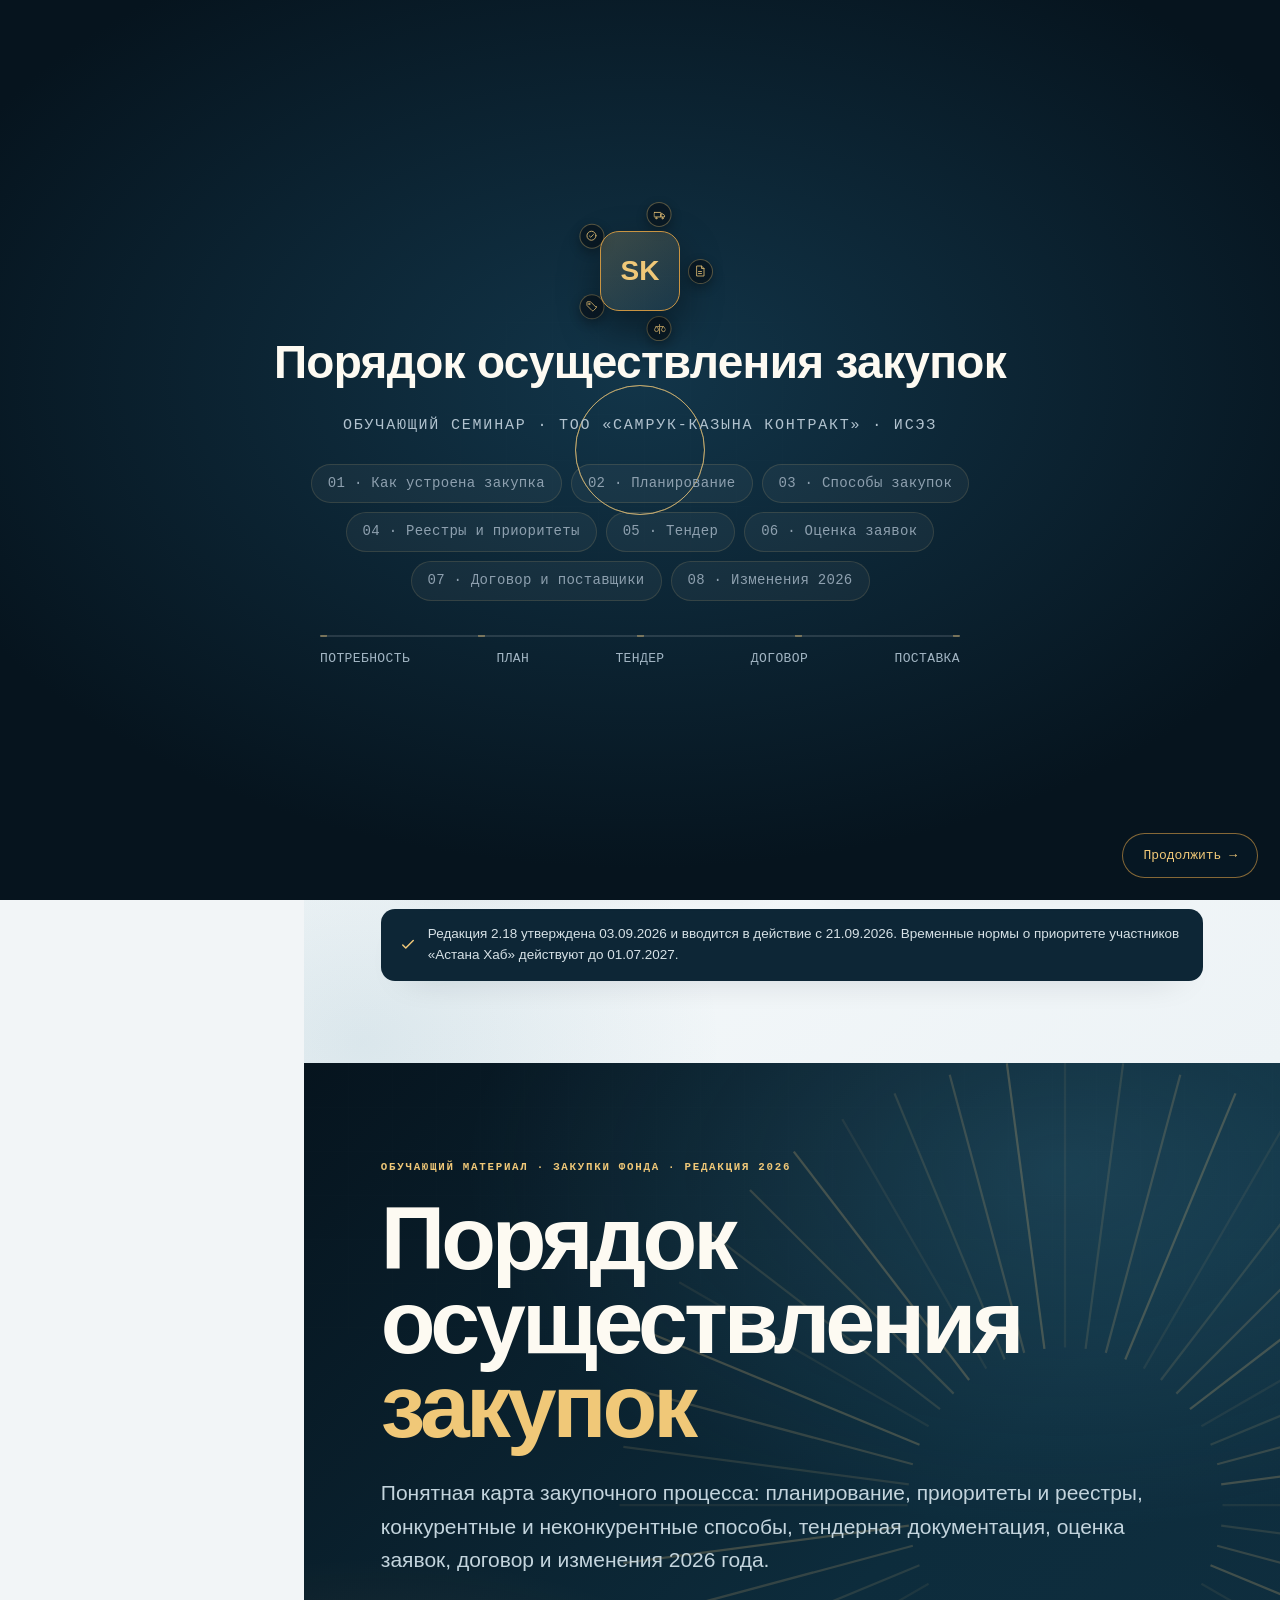
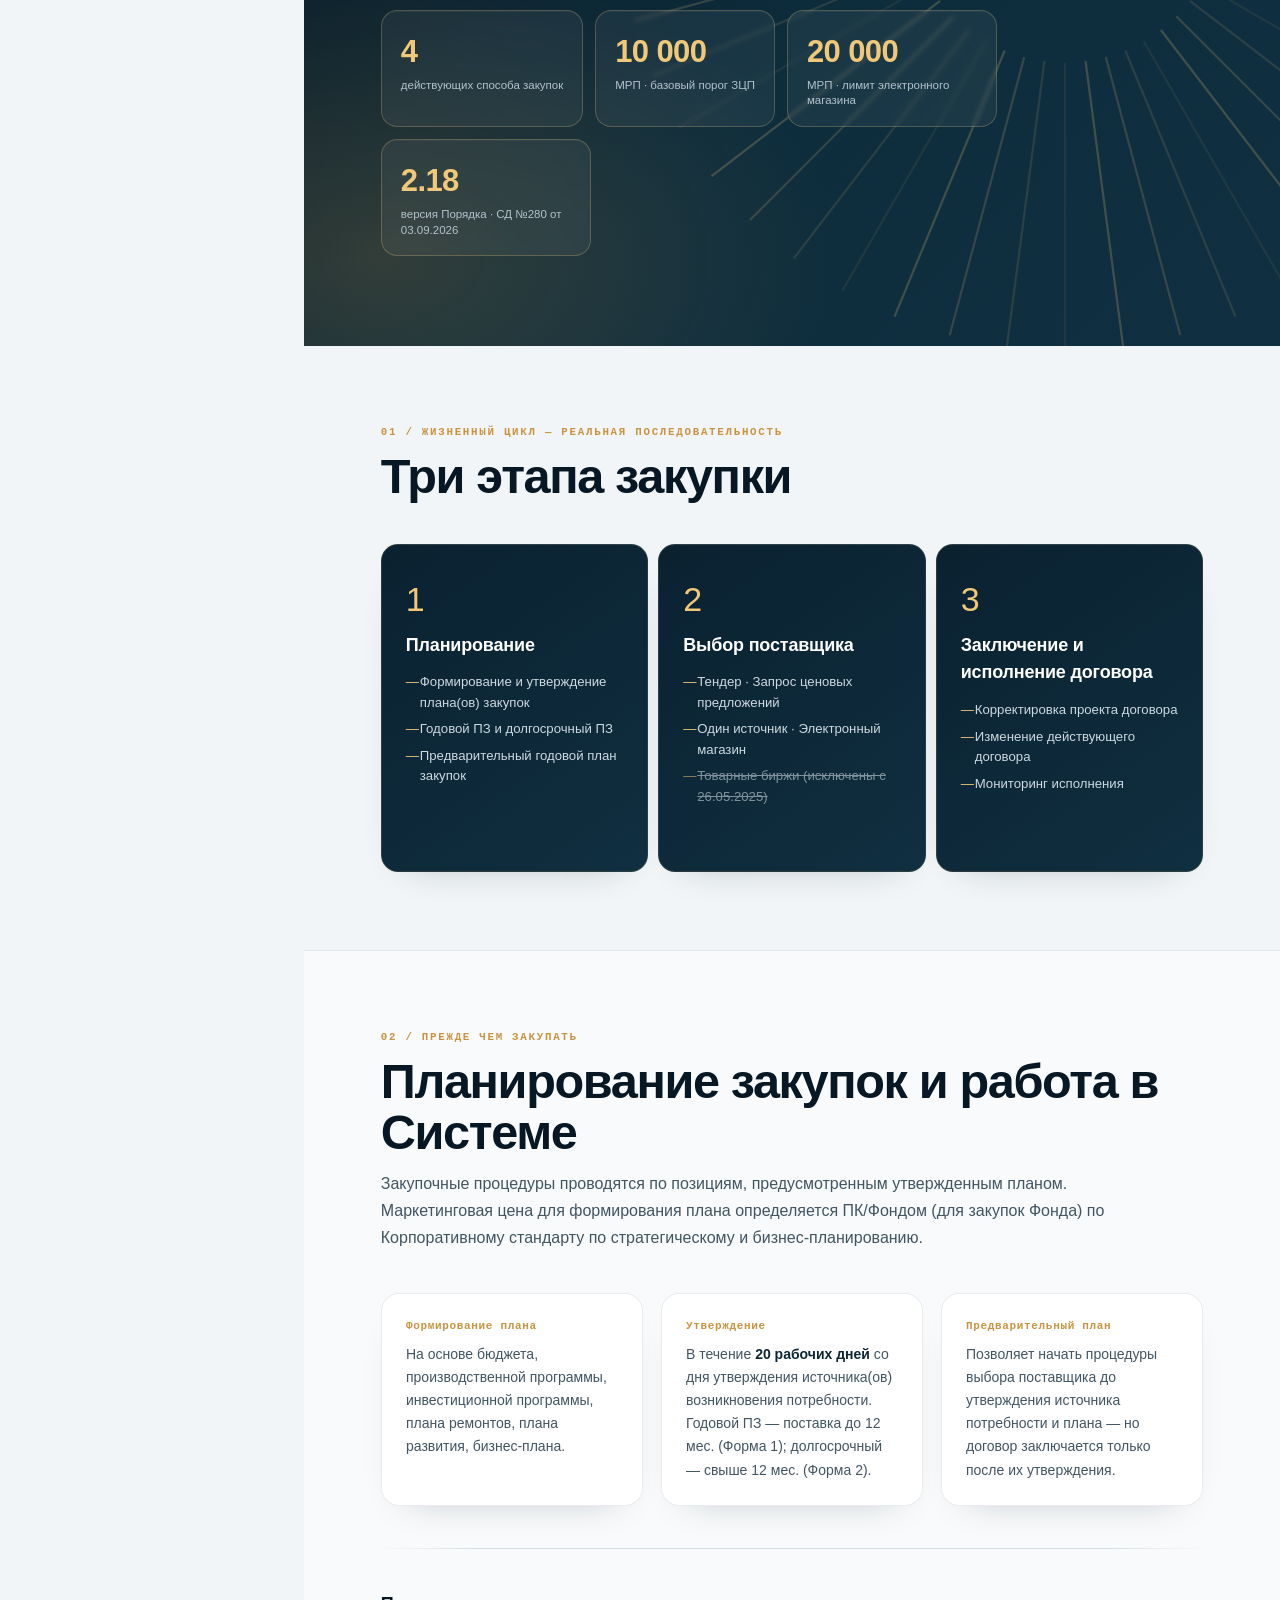
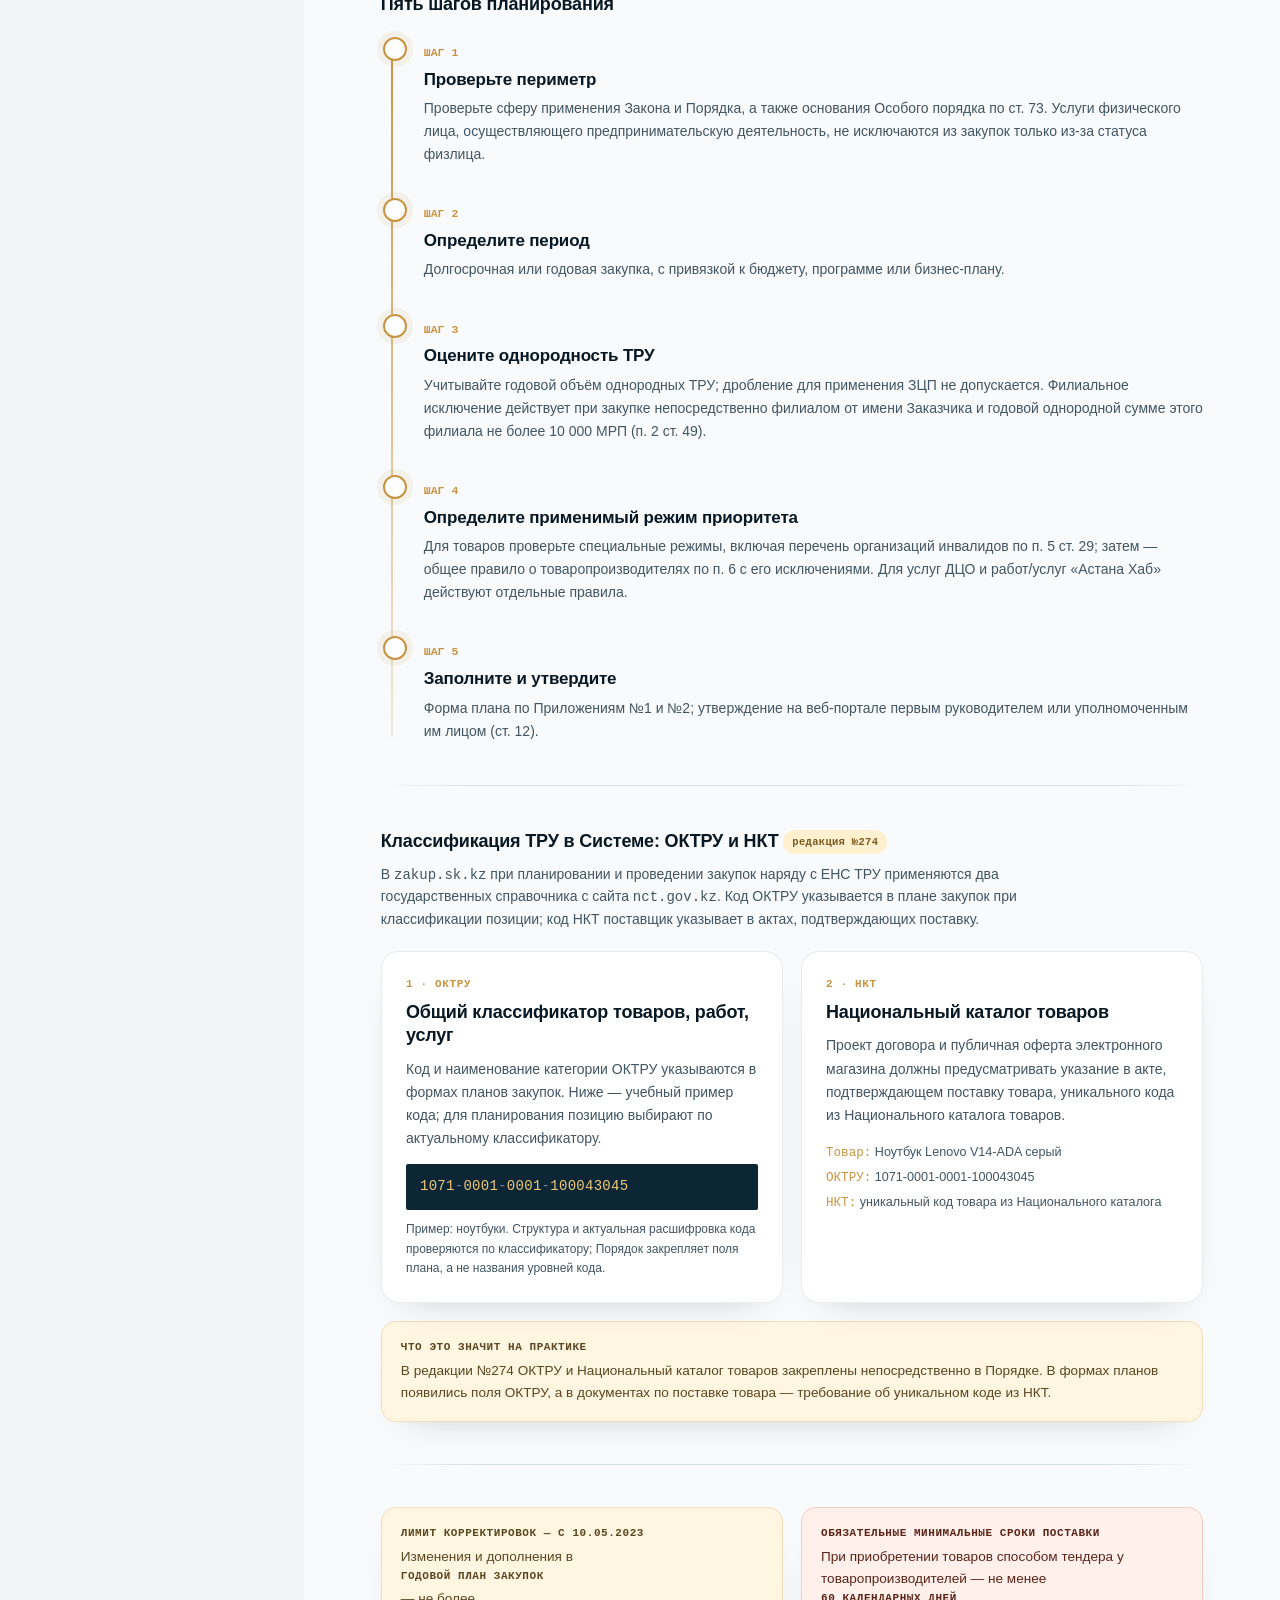
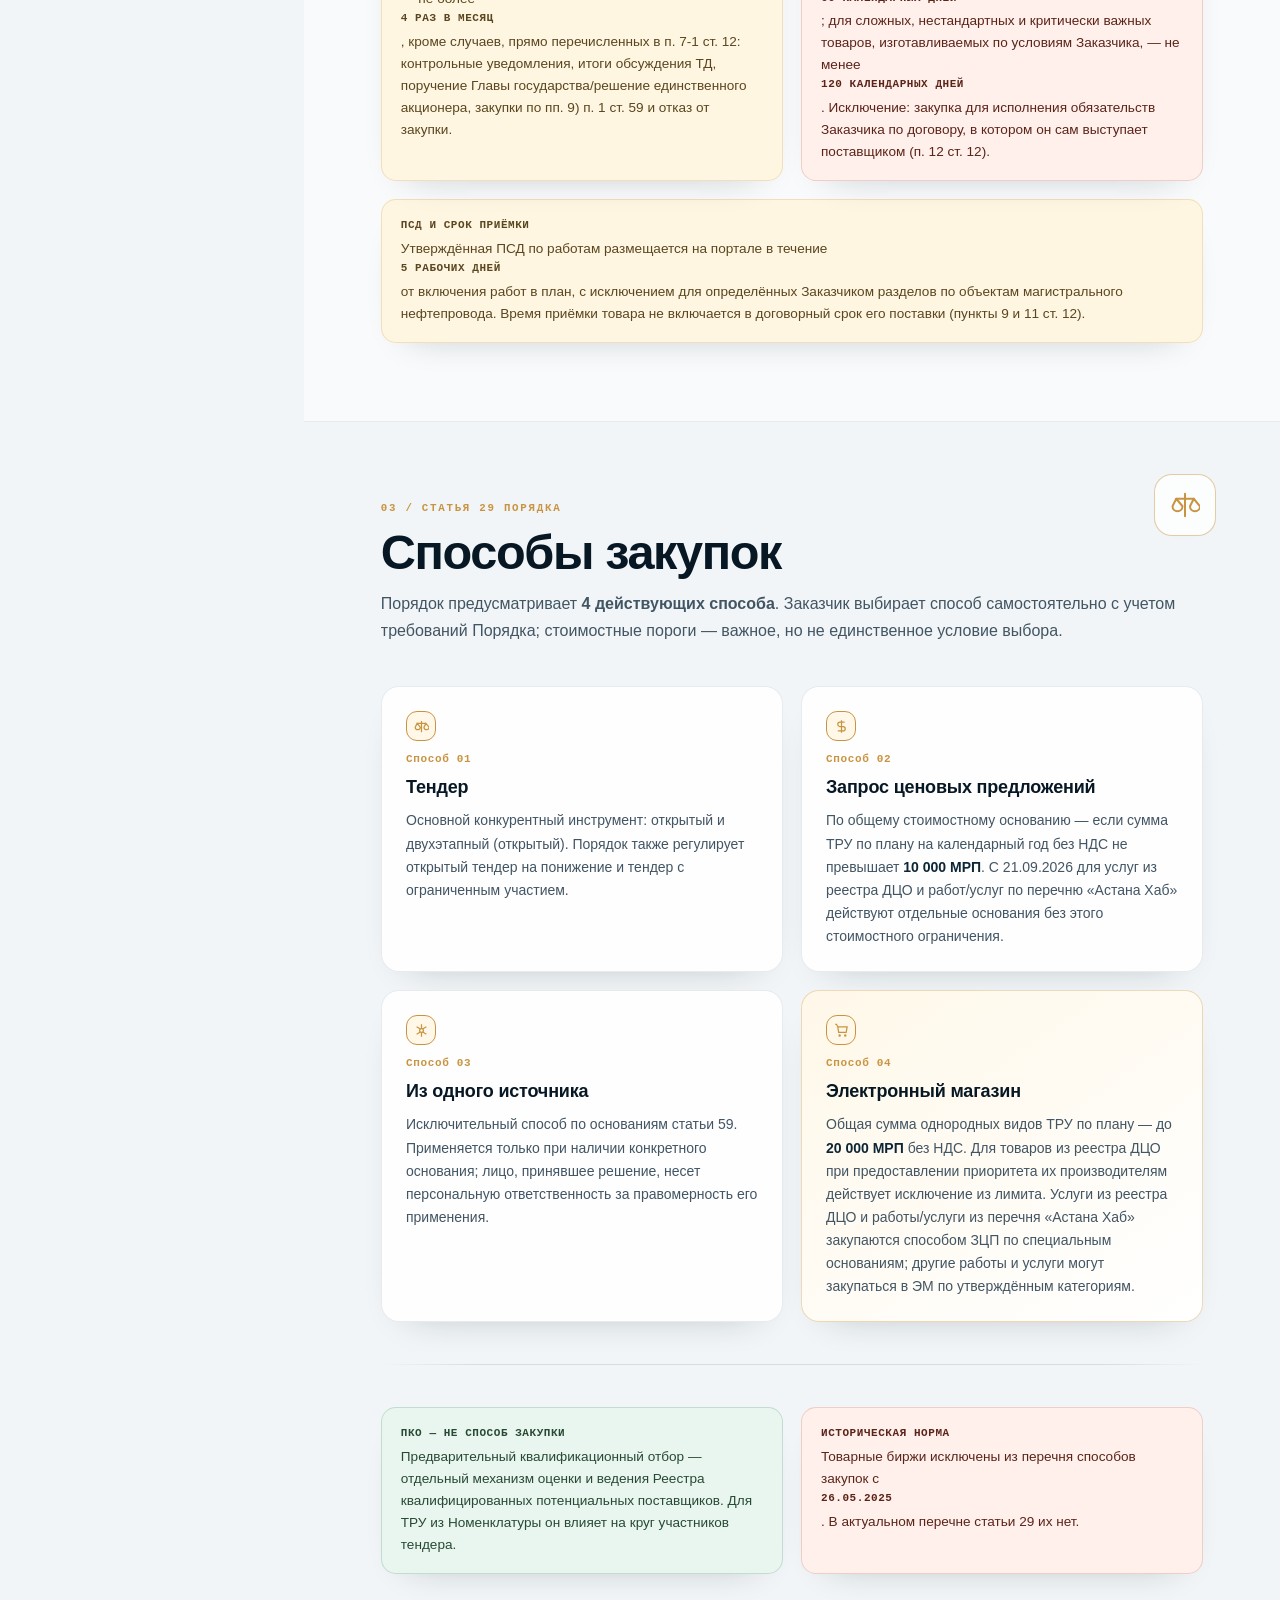
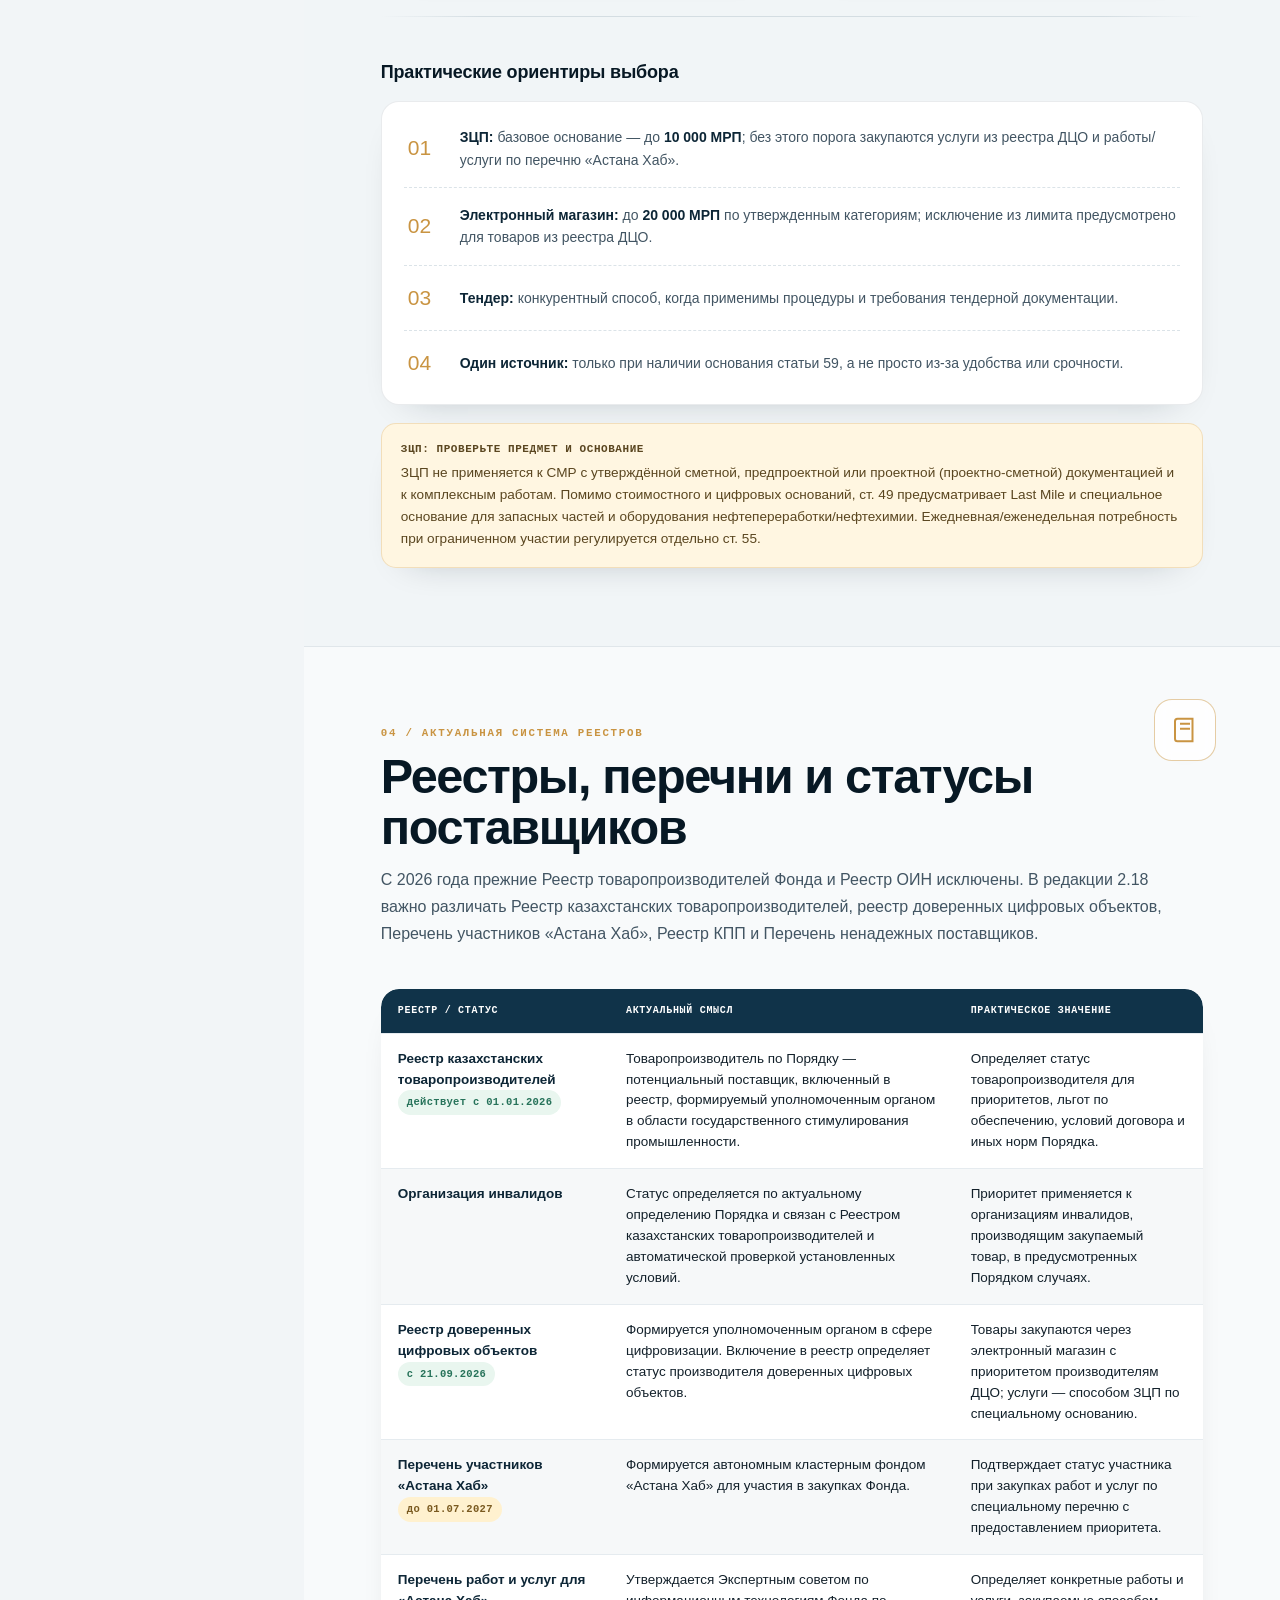
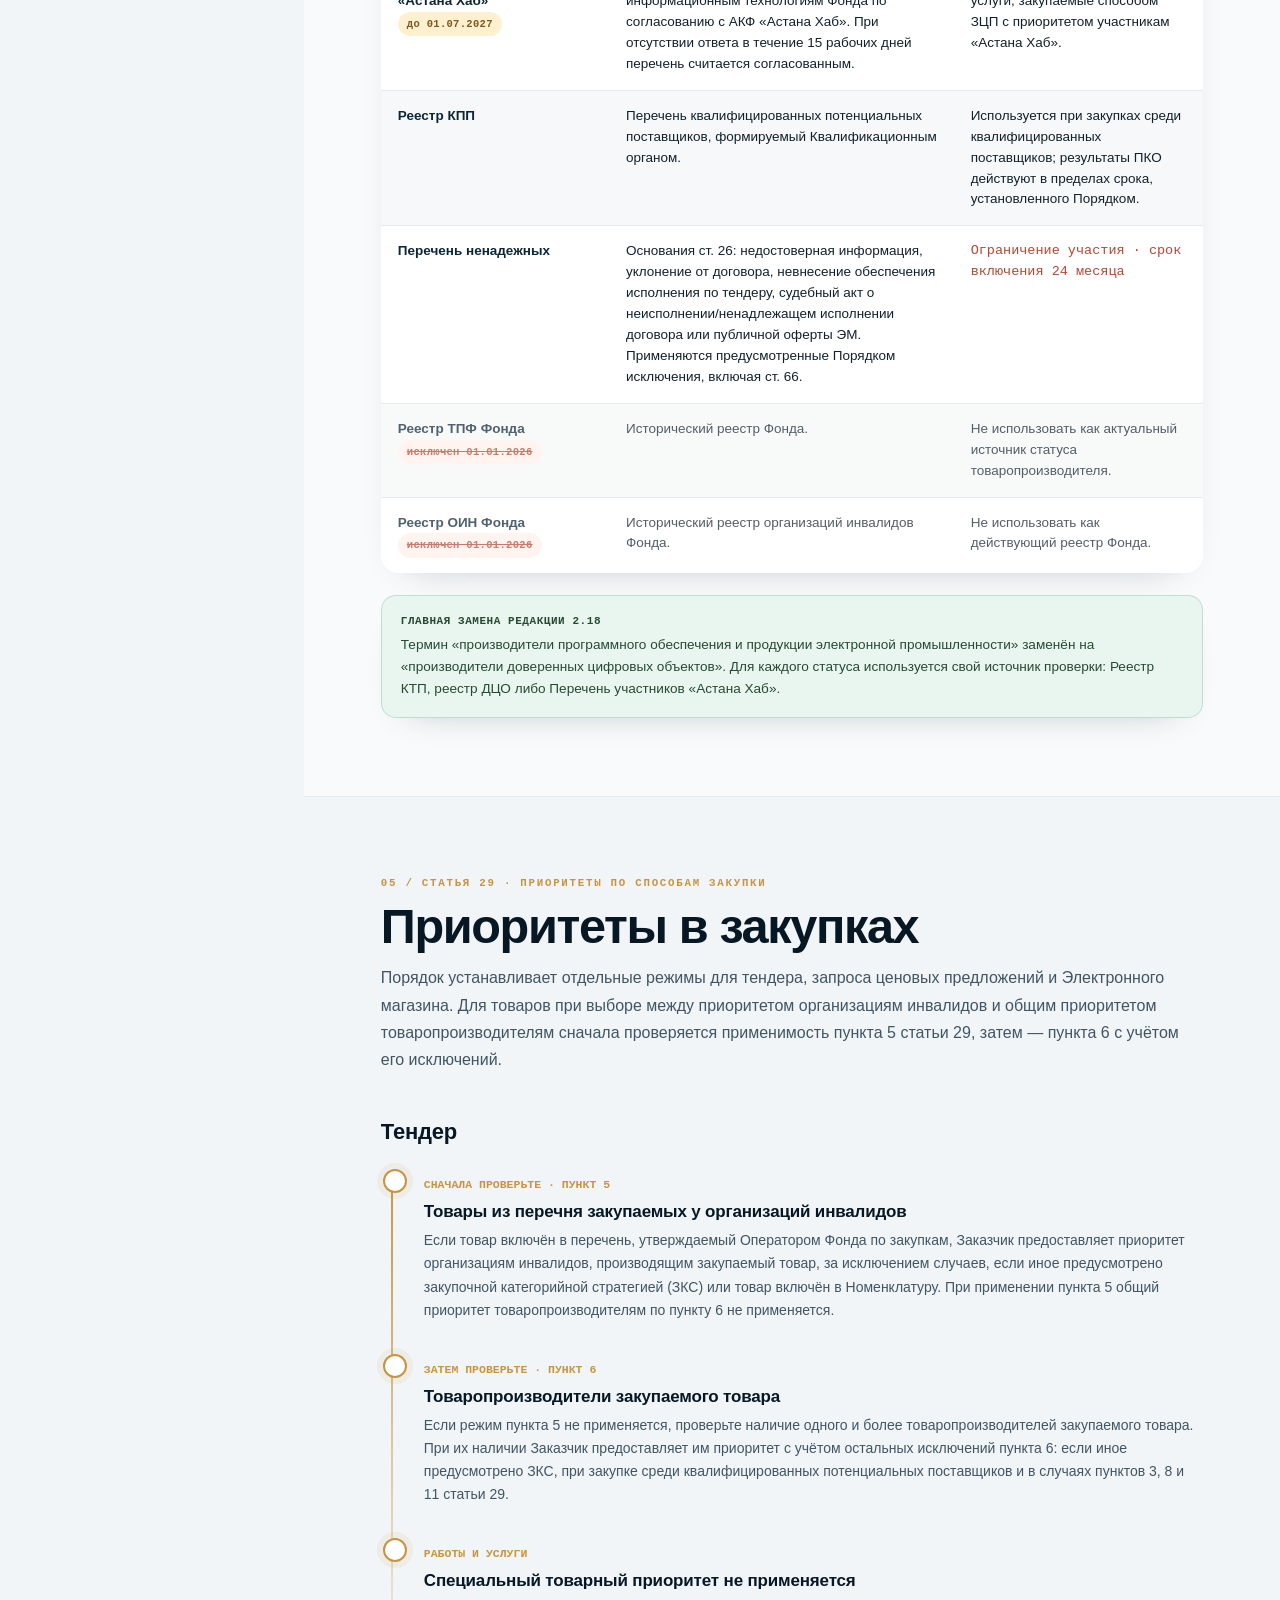
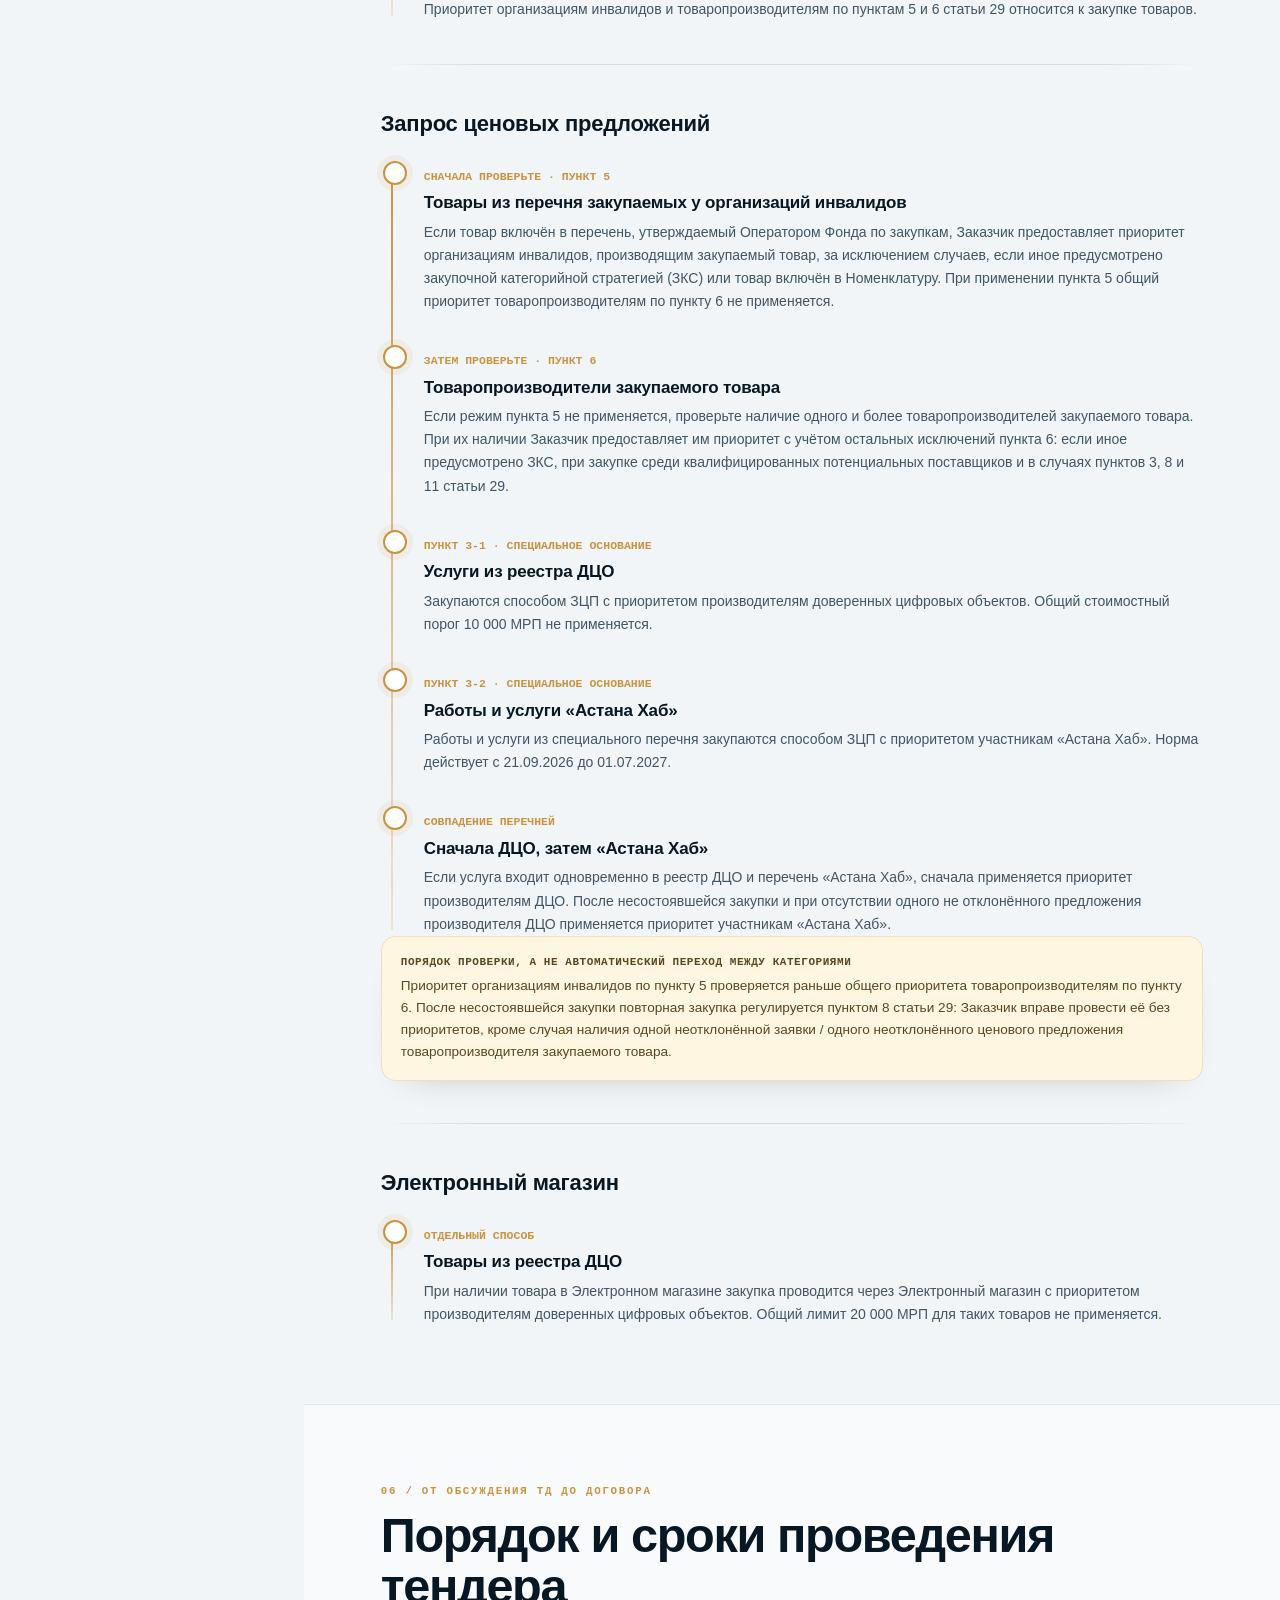
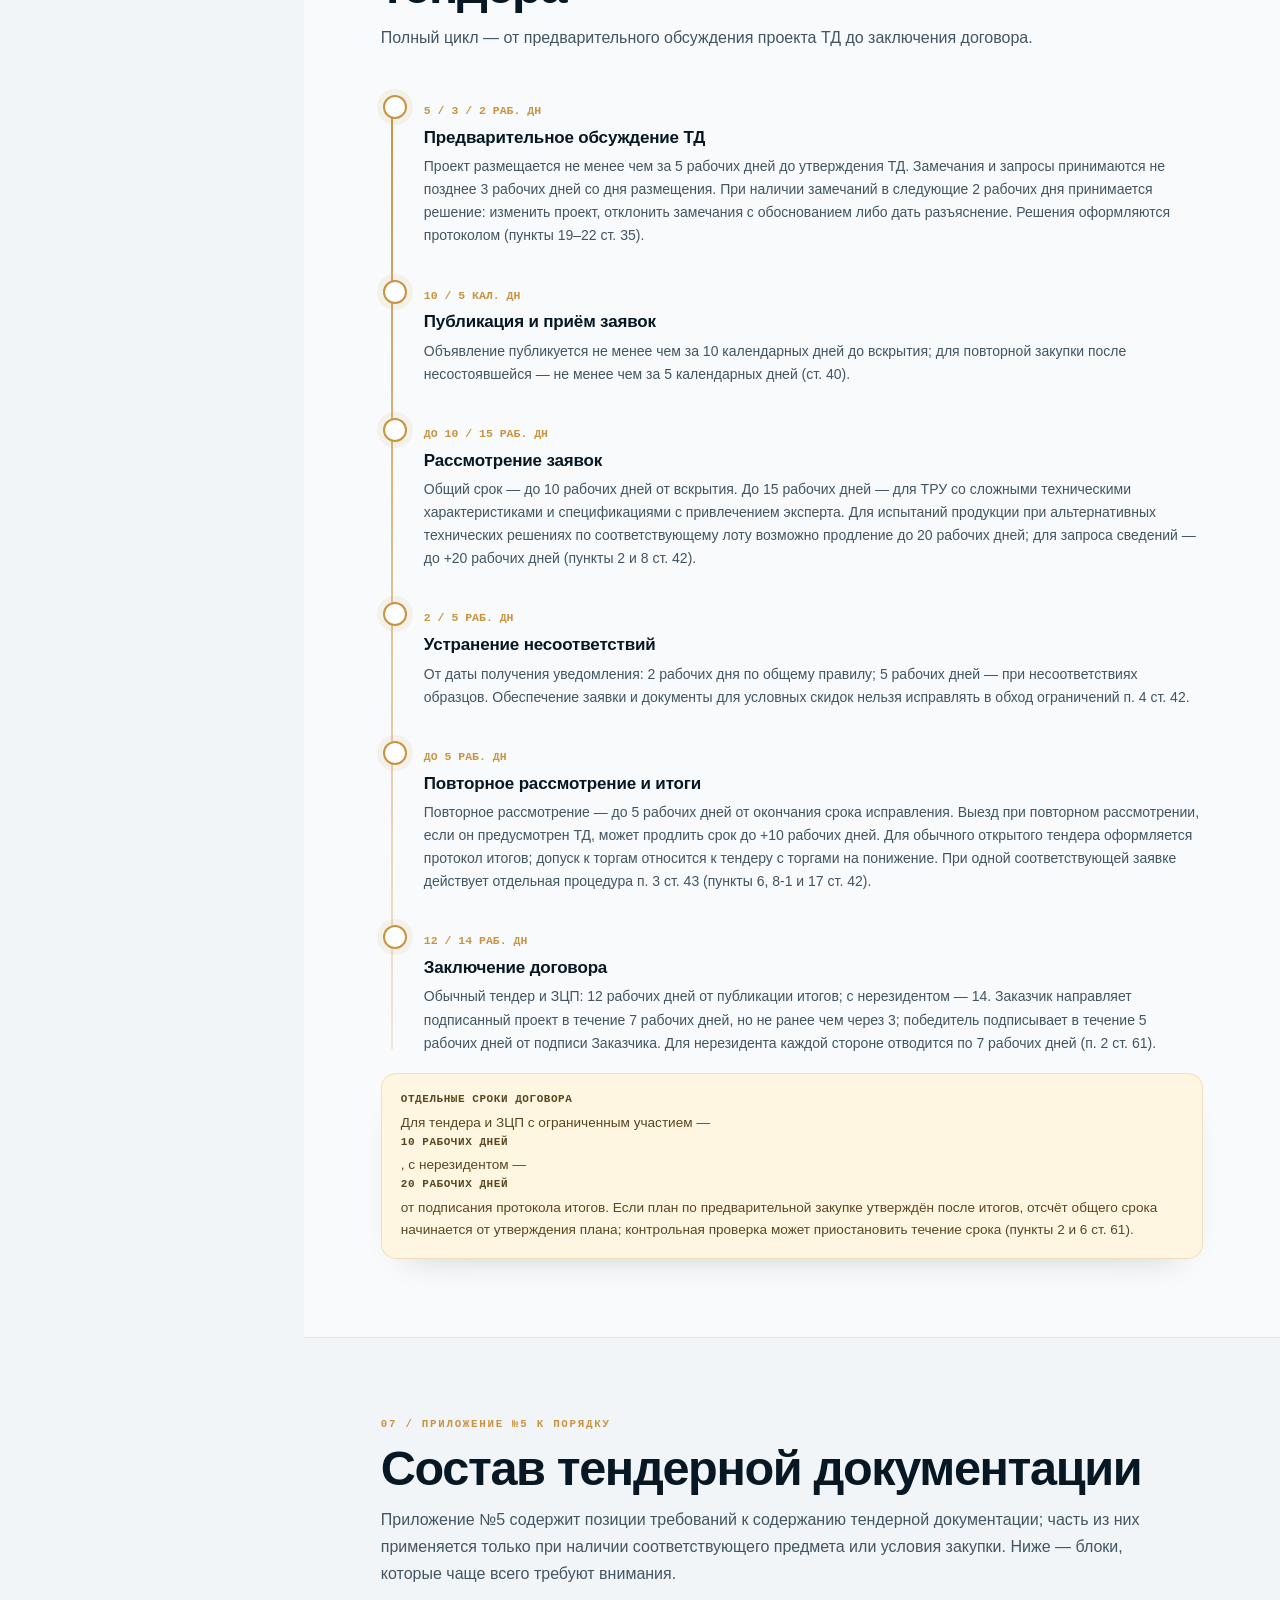
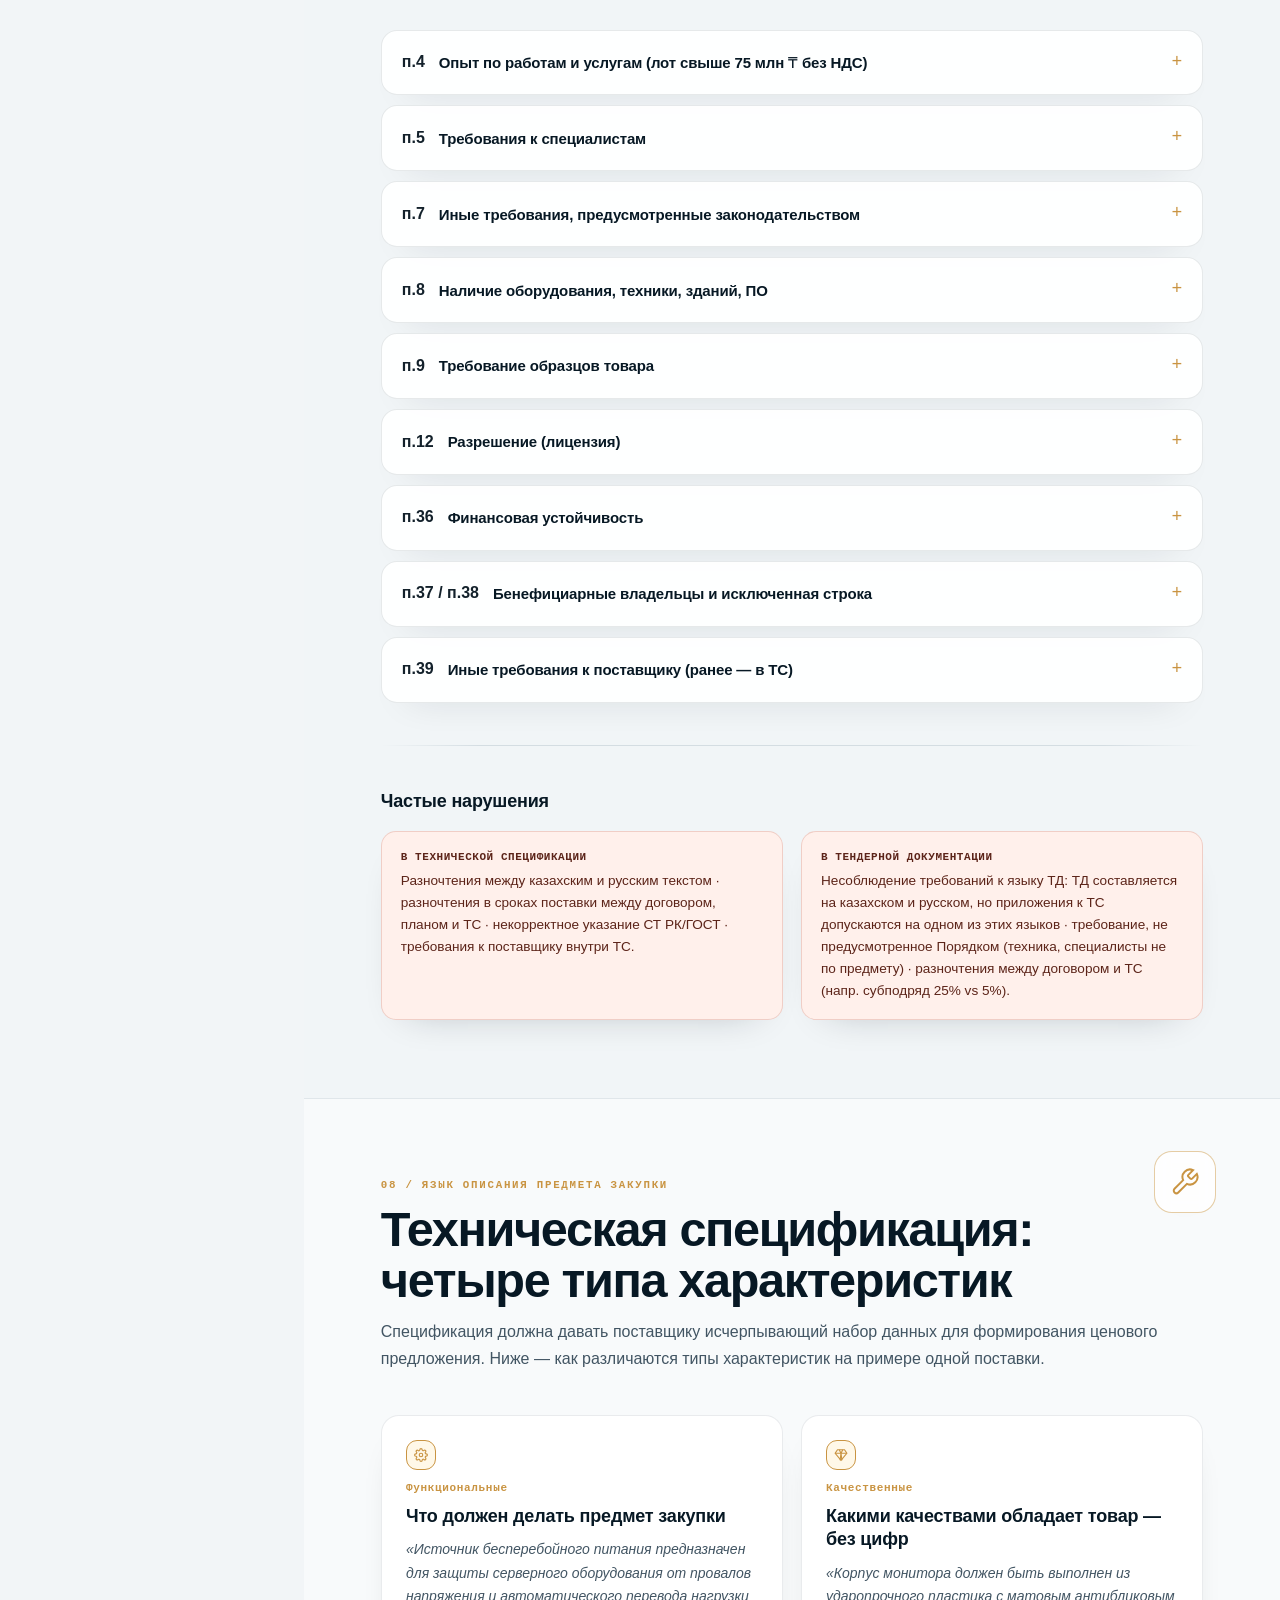
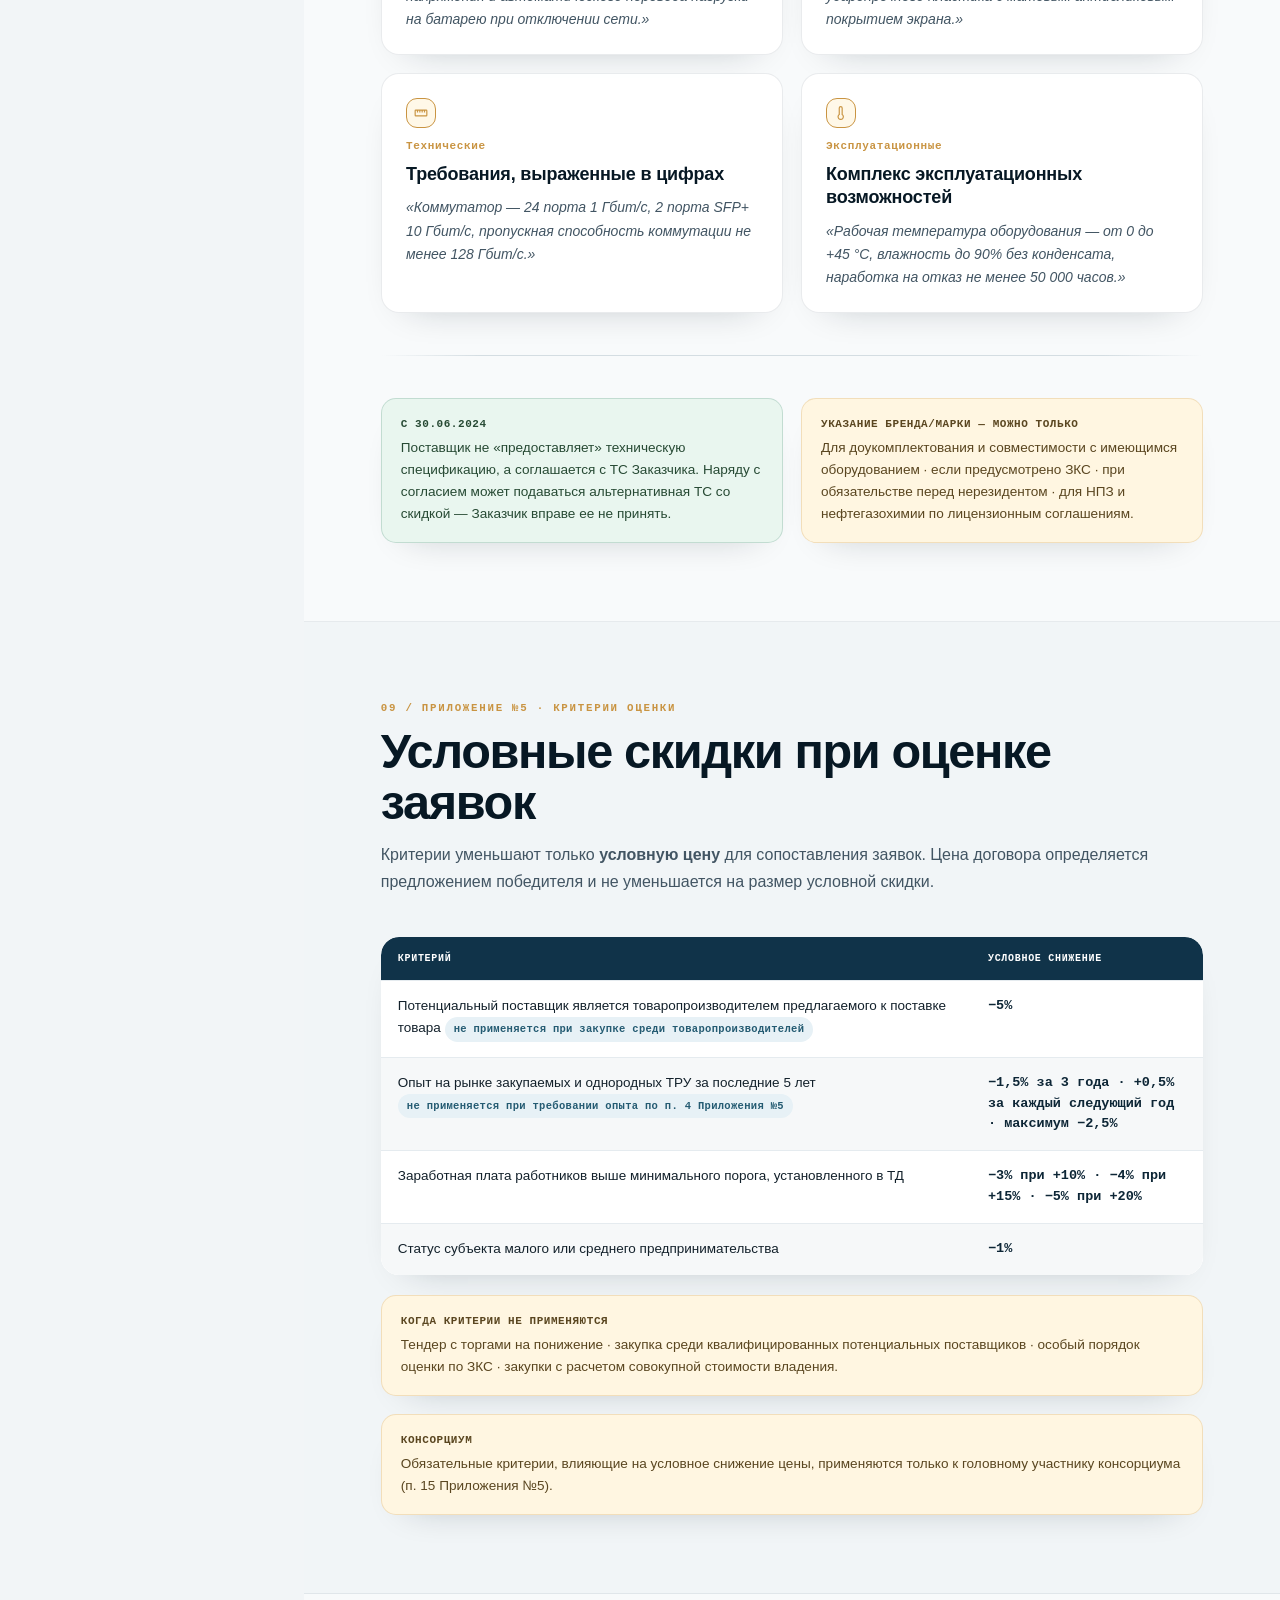
==== seminar-2026-2-18.html @ aa7c5988 "Publish reviewed seminar 2.18 with a dedicated QR link" ====
<!DOCTYPE html>
<html lang="ru">
<head>
<meta charset="UTF-8">
<meta name="viewport" content="width=device-width, initial-scale=1.0">
<title>Порядок осуществления закупок — обучающий семинар 2026</title>
<style>
  :root{
    --navy-950:#16303f;
    --navy-900:#1d3d4f;
    --navy-800:#26536a;
    --navy-700:#356480;
    --navy-600:#4a7f9c;
    --brass:#bf8a3c;
    --brass-light:#e2bd78;
    --brass-pale:#f3e6c8;
    --paper:#f6f4ef;
    --paper-white:#ffffff;
    --paper-line:#e3ddd0;
    --ink:#20272c;
    --ink-soft:#414b54;
    --muted:#6f6a5e;
    --danger:#a8482f;
    --danger-bg:#f8e8e0;
    --good:#3f7255;
    --good-bg:#e5efe6;
    --info-bg:#e6eef2;
    --shadow: 0 16px 40px -22px rgba(22,48,63,0.28);
    --radius: 3px;
  }
  *{box-sizing:border-box; margin:0; padding:0;}
  html{scroll-behavior:smooth;}
  body{
    font-family:-apple-system,BlinkMacSystemFont,'Segoe UI',Roboto,Arial,sans-serif;
    background:var(--paper);
    color:var(--ink);
    line-height:1.55;
    -webkit-font-smoothing:antialiased;
    overflow-x:hidden;
  }
  ::selection{background:var(--brass-light); color:var(--navy-950);}
  a{color:inherit;}

  /* subtle paper grain */
  body::before{
    content:"";
    position:fixed; inset:0;
    pointer-events:none;
    z-index:2000;
    opacity:.035;
    background-image:url("data:image/svg+xml,%3Csvg xmlns='http://www.w3.org/2000/svg' width='140' height='140'%3E%3Cfilter id='n'%3E%3CfeTurbulence type='fractalNoise' baseFrequency='0.9' numOctaves='2' stitchTiles='stitch'/%3E%3C/filter%3E%3Crect width='100%25' height='100%25' filter='url(%23n)'/%3E%3C/svg%3E");
  }

  h1,h2,h3,h4{ font-family:'Avenir Next','Segoe UI',Arial,sans-serif; font-weight:560; letter-spacing:-0.01em; color:var(--navy-950); }

  .mono{ font-family:SFMono-Regular,Consolas,'Liberation Mono',Menlo,monospace; }
  .eyebrow{
    font-family:SFMono-Regular,Consolas,'Liberation Mono',Menlo,monospace;
    text-transform:uppercase;
    letter-spacing:.14em;
    font-size:11.5px;
    color:var(--brass);
    font-weight:600;
  }

  /* ============ PROGRESS BAR ============ */
  #progress{
    position:fixed; top:0; left:0; height:3px; width:0%;
    background:linear-gradient(90deg, var(--brass), var(--brass-light));
    z-index:3000; transition:width .1s linear;
  }

  /* ============ LAYOUT ============ */
  .app{ display:grid; grid-template-columns:290px 1fr; min-height:100vh; }
  @media (max-width: 980px){ .app{ grid-template-columns:1fr; } }

  /* ============ SIDEBAR — DOSSIER TABS ============ */
  .sidebar{
    background:var(--navy-950);
    border-right:1px solid rgba(191,138,60,.25);
    position:sticky; top:0; height:100vh; overflow-y:auto;
    padding:26px 0 30px;
    scrollbar-width:thin; scrollbar-color:var(--navy-700) transparent;
  }
  .sidebar::-webkit-scrollbar{width:6px;}
  .sidebar::-webkit-scrollbar-thumb{background:var(--navy-700);}
  @media (max-width:980px){
    .sidebar{
      position:fixed; top:0; left:0; width:290px; z-index:1500;
      transform:translateX(-100%); transition:transform .3s ease;
      box-shadow:30px 0 60px rgba(0,0,0,.4);
    }
    .sidebar.open{ transform:translateX(0); }
  }

  .brand{ padding:0 22px 22px; border-bottom:1px solid rgba(191,138,60,.22); margin-bottom:10px;}
  .brand .mark{
    width:38px; height:38px; border:1.4px solid var(--brass);
    border-radius:50%; display:flex; align-items:center; justify-content:center;
    font-family:'Avenir Next','Segoe UI',Arial,sans-serif; font-weight:650; color:var(--brass-light); font-size:15px;
    margin-bottom:12px; position:relative;
  }
  .brand .mark::before{
    content:""; position:absolute; inset:-6px; border:1px solid rgba(191,138,60,.35); border-radius:50%;
  }
  .brand .name{ color:var(--paper-white); font-family:'Avenir Next','Segoe UI',Arial,sans-serif; font-size:15.5px; font-weight:600; line-height:1.3;}
  .brand .sub{ color:var(--navy-600); font-size:11px; margin-top:4px; font-family:SFMono-Regular,Consolas,'Liberation Mono',Menlo,monospace; letter-spacing:.05em;}

  .navgroup{ margin-bottom:4px; }
  .navgroup-label{
    padding:14px 22px 6px; font-family:SFMono-Regular,Consolas,'Liberation Mono',Menlo,monospace; font-size:10px;
    letter-spacing:.14em; text-transform:uppercase; color:var(--navy-600);
  }
  .navlink{
    display:flex; align-items:center; gap:10px;
    padding:9px 22px 9px 19px; font-size:13.2px; color:#c8d3dd;
    border-left:3px solid transparent; cursor:pointer; text-decoration:none;
    transition:all .18s ease; line-height:1.3;
  }
  .navlink svg{ flex:none; opacity:.65; }
  .navlink:hover{ background:rgba(191,138,60,.08); color:var(--paper-white); }
  .navlink.active{
    border-left-color:var(--brass); background:rgba(191,138,60,.14);
    color:var(--brass-light); font-weight:600;
  }
  .navlink.active svg{ opacity:1; }

  .sidebar-foot{
    margin-top:18px; padding:16px 22px 0; border-top:1px solid rgba(191,138,60,.2);
    font-size:11px; color:var(--navy-600); font-family:SFMono-Regular,Consolas,'Liberation Mono',Menlo,monospace; line-height:1.7;
  }

  .menu-toggle{
    display:none; position:fixed; top:16px; left:16px; z-index:1600;
    width:44px; height:44px; background:var(--navy-950); border:1px solid var(--brass);
    border-radius:50%; align-items:center; justify-content:center; cursor:pointer;
    box-shadow:var(--shadow);
  }
  .menu-toggle svg{ stroke:var(--brass-light); }
  @media (max-width:980px){ .menu-toggle{ display:flex; } }
  .scrim{ display:none; position:fixed; inset:0; background:rgba(6,12,20,.55); z-index:1400; }
  .scrim.show{ display:block; }

  /* ============ MAIN ============ */
  main{ min-width:0; }

  /* ---------- HERO ---------- */
  .hero{
    position:relative; background:radial-gradient(130% 110% at 18% 0%, #2a5266 0%, var(--navy-950) 60%);
    color:var(--paper-white); padding:96px 60px 84px; overflow:hidden;
    border-bottom:6px solid var(--brass);
  }
  @media (max-width:700px){ .hero{ padding:96px 24px 60px; } }
  .hero .rays{
    position:absolute; top:50%; left:78%; width:900px; height:900px; transform:translate(-50%,-50%);
    pointer-events:none; opacity:.55;
  }
  @media (max-width:980px){ .hero .rays{ left:60%; opacity:.32; } }
  .hero-inner{ position:relative; z-index:2; max-width:820px; }
  .hero .eyebrow{ color:var(--brass-light); }
  .hero h1{
    font-size:clamp(34px,5vw,58px); color:#fdfaf2; margin:16px 0 20px; line-height:1.06; font-weight:600;
  }
  .hero h1 em{ font-style:normal; color:var(--brass-light); }
  .hero p.lead{ font-size:16.5px; color:#cfdae1; max-width:600px; margin-bottom:34px; }
  .hero .stats{ display:flex; flex-wrap:wrap; gap:14px; }
  .stat-seal{
    border:1px solid rgba(226,189,120,.45); background:rgba(255,255,255,.05);
    padding:14px 18px; min-width:140px; backdrop-filter:blur(2px);
  }
  .stat-seal .num{ font-family:'Avenir Next','Segoe UI',Arial,sans-serif; font-size:26px; color:var(--brass-light); font-weight:600; }
  .stat-seal .lbl{ font-size:11.5px; color:#b3c2cc; margin-top:2px; }

  /* ---------- SECTION SHELL ---------- */
  section.block{ padding:64px 60px; border-bottom:1px solid var(--paper-line); position:relative; }
  @media (max-width:700px){ section.block{ padding:48px 22px; } }
  section.block.dark{
    background:var(--navy-900); color:#dbe3ea; border-bottom:none;
  }
  section.block.dark h2, section.block.dark h3{ color:var(--paper-white); }
  .block-head{ max-width:760px; margin-bottom:38px; }
  .block-head .eyebrow{ display:block; margin-bottom:10px; }
  .block-head h2{ font-size:clamp(24px,3vw,34px); }
  .block-head p{ color:var(--ink-soft); margin-top:12px; font-size:15px; max-width:620px; }
  section.block.dark .block-head p{ color:#a9b8c5; }

  .reveal{ opacity:0; transform:translateY(18px); transition:opacity .6s ease, transform .6s ease; }
  .reveal.in{ opacity:1; transform:translateY(0); }

  /* ---------- GRID / CARDS ---------- */
  .grid{ display:grid; gap:18px; }
  .grid-2{ grid-template-columns:repeat(2,1fr); }
  .grid-3{ grid-template-columns:repeat(3,1fr); }
  .grid-4{ grid-template-columns:repeat(4,1fr); }
  @media (max-width:900px){ .grid-2,.grid-3,.grid-4{ grid-template-columns:1fr 1fr; } }
  @media (max-width:640px){ .grid-2,.grid-3,.grid-4{ grid-template-columns:1fr; } }

  .card{
    background:var(--paper-white); border:1px solid var(--paper-line);
    padding:22px 22px 20px; position:relative;
  }
  .card::before{
    content:""; position:absolute; top:0; left:0; width:26px; height:26px;
    background:linear-gradient(135deg, transparent 50%, var(--paper) 50%);
  }
  .card h4{ font-size:16px; margin-bottom:8px; }
  .card p{ font-size:13.6px; color:var(--ink-soft); }
  .card .tagnum{ font-family:SFMono-Regular,Consolas,'Liberation Mono',Menlo,monospace; font-size:11px; color:var(--brass); letter-spacing:.06em; display:block; margin-bottom:8px; }

  .icon-badge{
    width:36px; height:36px; border:1px solid var(--brass); border-radius:50%;
    display:flex; align-items:center; justify-content:center; margin-bottom:12px; color:var(--brass);
  }

  /* ---------- SECTION ILLUSTRATIONS (decorative, interactive on hover) ---------- */
  .sec-illus{
    position:absolute; top:30px; right:58px; width:68px; height:68px;
    border:1.4px solid var(--brass); border-radius:50%;
    display:flex; align-items:center; justify-content:center;
    background:radial-gradient(circle at 32% 28%, #ffffff, var(--paper) 72%);
    color:var(--brass); box-shadow:var(--shadow); cursor:help;
    transition:transform .3s ease, box-shadow .3s ease;
  }
  .sec-illus::after{
    content:""; position:absolute; inset:-7px; border:1px solid rgba(191,138,60,.3); border-radius:50%;
  }
  .sec-illus:hover{ transform:scale(1.1) rotate(-6deg); box-shadow:0 20px 44px -18px rgba(22,48,63,.4); }
  section.block.dark .sec-illus{ background:radial-gradient(circle at 32% 28%, #274357, var(--navy-950) 72%); color:var(--brass-light); }
  section.block.dark .sec-illus::after{ border-color:rgba(226,189,120,.28); }
  @media (max-width:900px){ .sec-illus{ display:none; } }

  /* small inline icon used inside cards, sits above tagnum */
  .card-ico{
    width:30px; height:30px; border-radius:50%; border:1px solid var(--brass);
    display:flex; align-items:center; justify-content:center; color:var(--brass);
    margin-bottom:10px; background:var(--paper);
  }

  /* ---------- TAGS / PILLS / STAMPS ---------- */
  .tag{
    display:inline-flex; align-items:center; gap:5px;
    font-family:SFMono-Regular,Consolas,'Liberation Mono',Menlo,monospace; font-size:10.5px; letter-spacing:.03em;
    padding:3px 9px; border-radius:20px; font-weight:600; white-space:nowrap;
  }
  .tag.new{ background:var(--good-bg); color:var(--good); }
  .tag.out{ background:var(--danger-bg); color:var(--danger); text-decoration:line-through; }
  .tag.info{ background:var(--info-bg); color:var(--navy-700); }
  .tag.gold{ background:var(--brass-pale); color:#7a5a20; }

  .stamp{
    display:inline-block; border:2px solid var(--danger); color:var(--danger);
    padding:6px 14px; font-family:SFMono-Regular,Consolas,'Liberation Mono',Menlo,monospace; font-weight:700; font-size:12px;
    letter-spacing:.08em; transform:rotate(-3deg); border-radius:3px;
    text-transform:uppercase;
  }
  .stamp.gold{ border-color:var(--brass); color:#7a5a20; }
  .stamp.good{ border-color:var(--good); color:var(--good); }

  /* ---------- DIVIDER RULE ---------- */
  .rule{ height:1px; background:repeating-linear-gradient(90deg, var(--paper-line) 0 6px, transparent 6px 10px); margin:34px 0; }

  /* ---------- TABLE ---------- */
  .tablewrap{ overflow-x:auto; border:1px solid var(--paper-line); }
  table.doc{ width:100%; border-collapse:collapse; min-width:560px; background:var(--paper-white); }
  table.doc th{
    text-align:left; font-family:SFMono-Regular,Consolas,'Liberation Mono',Menlo,monospace; font-size:10.5px; text-transform:uppercase;
    letter-spacing:.07em; color:var(--paper-white); background:var(--navy-800); padding:12px 16px;
  }
  table.doc td{ padding:12px 16px; border-top:1px solid var(--paper-line); font-size:13.4px; vertical-align:top; color:var(--ink); }
  table.doc tr:nth-child(even) td{ background:#f2f0ea; }
  table.doc td strong{ color:var(--navy-900); }

  /* tables inside dark sections: dark card, light text */
  section.block.dark .tablewrap{ border-color:rgba(191,138,60,.35); }
  section.block.dark table.doc{ background:#1a3949; }
  section.block.dark table.doc th{ background:#12303e; color:var(--brass-light); }
  section.block.dark table.doc td{ color:#e2e9ef; border-top-color:rgba(191,138,60,.18); }
  section.block.dark table.doc tr:nth-child(even) td{ background:#204656; }
  section.block.dark table.doc td strong{ color:#fff; }
  section.block.dark table.doc td.mono{ color:var(--brass-light); }

  /* ---------- TIMELINE (sequential only) ---------- */
  .timeline{ position:relative; padding-left:30px; }
  .timeline::before{ content:""; position:absolute; left:8px; top:6px; bottom:6px; width:2px; background:var(--paper-line); }
  .tstep{ position:relative; padding-bottom:26px; }
  .tstep:last-child{ padding-bottom:0; }
  .tstep::before{
    content:""; position:absolute; left:-30px; top:2px; width:18px; height:18px; border-radius:50%;
    background:var(--paper-white); border:2px solid var(--brass);
  }
  .tstep .tt{ font-family:SFMono-Regular,Consolas,'Liberation Mono',Menlo,monospace; font-size:11.5px; color:var(--brass); font-weight:700; }
  .tstep h4{ font-size:15px; margin:3px 0 4px; }
  .tstep p{ font-size:13.2px; color:var(--ink-soft); }

  /* timeline inside dark sections */
  section.block.dark .timeline::before{ background:rgba(191,138,60,.3); }
  section.block.dark .tstep::before{ background:var(--navy-950); border-color:var(--brass-light); }
  section.block.dark .tstep .tt{ color:var(--brass-light); }
  section.block.dark .tstep h4{ color:var(--paper-white); }
  section.block.dark .tstep p{ color:#a9b8c5; }

  /* horizontal process rail */
  .hrail{ display:grid; grid-template-columns:repeat(3,1fr); gap:2px; background:var(--brass); border:1px solid var(--brass); }
  @media (max-width:760px){ .hrail{ grid-template-columns:1fr; } }
  .hrail>div{ background:var(--navy-950); color:#fff; padding:26px 22px; }
  .hrail .step-no{ font-family:'Avenir Next','Segoe UI',Arial,sans-serif; font-size:30px; color:var(--brass-light); }
  .hrail h4{ color:#fff; font-size:16.5px; margin:6px 0 10px; }
  .hrail ul{ list-style:none; font-size:12.8px; color:#cdd9e0; }
  .hrail ul li{ padding:3px 0 3px 14px; position:relative; }
  .hrail ul li::before{ content:"—"; position:absolute; left:0; color:var(--brass-light); }

  /* ---------- ACCORDION ---------- */
  .accordion{ border:1px solid var(--paper-line); background:var(--paper-white); }
  .acc-item + .acc-item{ border-top:1px solid var(--paper-line); }
  .acc-head{
    display:flex; justify-content:space-between; align-items:center; gap:14px;
    padding:16px 20px; cursor:pointer; user-select:none;
  }
  .acc-head:hover{ background:#f2f0ea; }
  .acc-head .tagnum{ margin:0; }
  .acc-head h4{ font-size:14.5px; flex:1; }
  .acc-head .plus{ font-family:SFMono-Regular,Consolas,'Liberation Mono',Menlo,monospace; font-size:18px; color:var(--brass); transition:transform .25s ease; flex:none; }
  .acc-item.open .plus{ transform:rotate(45deg); }
  .acc-body{ max-height:0; overflow:hidden; transition:max-height .3s ease; }
  .acc-item.open .acc-body{ }
  .acc-body-in{ padding:0 20px 20px; font-size:13.4px; color:var(--ink-soft); }
  .acc-body-in ul{ margin-left:18px; margin-top:8px; }
  .acc-body-in li{ margin-bottom:6px; }
  .acc-body-in p{ margin-bottom:8px; }

  /* ---------- COMPARE ---------- */
  .compare{ display:grid; grid-template-columns:1fr 1fr; gap:2px; background:var(--paper-line); border:1px solid var(--paper-line); }
  @media (max-width:760px){ .compare{ grid-template-columns:1fr; } }
  .compare>div{ background:var(--paper-white); padding:22px 22px 24px; }
  .compare h4{ font-size:15.5px; margin-bottom:12px; display:flex; align-items:center; gap:8px; }
  .compare ul{ margin-left:18px; font-size:13.2px; color:var(--ink-soft); }
  .compare li{ margin-bottom:8px; }

  /* ---------- callout ---------- */
  .callout{ border-left:3px solid var(--brass); background:var(--brass-pale); padding:16px 20px; font-size:13.6px; color:#5a4620; }
  .callout.danger{ border-color:var(--danger); background:var(--danger-bg); color:#5c2419; }
  .callout.good{ border-color:var(--good); background:var(--good-bg); color:#274a34; }
  .callout strong{ display:block; margin-bottom:3px; font-family:SFMono-Regular,Consolas,'Liberation Mono',Menlo,monospace; font-size:11px; letter-spacing:.05em; text-transform:uppercase; }

  /* ---------- funnel ---------- */
  .funnel{ display:flex; flex-direction:column; gap:0; }
  .funnel .f-row{ display:flex; align-items:center; gap:14px; padding:12px 0; border-top:1px dashed var(--paper-line); }
  .funnel .f-row:first-child{ border-top:none; }
  .funnel .f-no{ font-family:'Avenir Next','Segoe UI',Arial,sans-serif; font-size:22px; color:var(--brass); width:30px; flex:none; }
  .funnel .f-text{ font-size:13.6px; color:var(--ink-soft); }
  .funnel .f-text strong{ color:var(--navy-900); }

  /* ---------- principle list ---------- */
  .plist{ display:grid; grid-template-columns:repeat(2,1fr); gap:1px; background:var(--paper-line); border:1px solid var(--paper-line); }
  @media (max-width:700px){ .plist{ grid-template-columns:1fr; } }
  .plist>div{ background:var(--paper-white); padding:18px 20px; font-size:13.6px; display:flex; gap:12px; }
  .plist>div .pn{ font-family:'Avenir Next','Segoe UI',Arial,sans-serif; color:var(--brass); font-size:20px; flex:none; }

  /* ---------- footer ---------- */
  footer{ background:var(--navy-950); color:#8ea0af; padding:56px 60px 40px; }
  @media (max-width:700px){ footer{ padding:44px 22px 30px; } }
  footer .contact-card{
    background:var(--navy-900); border:1px solid rgba(191,138,60,.3); padding:30px 34px;
    display:flex; justify-content:space-between; align-items:center; flex-wrap:wrap; gap:20px; margin-bottom:40px;
  }
  footer .contact-card h3{ color:#fff; font-size:22px; }
  footer .contact-card p{ color:#9fb0bf; font-size:13.5px; margin-top:6px; }
  footer .contact-card a{
    text-decoration:none; border:1px solid var(--brass); color:var(--brass-light);
    padding:12px 22px; font-family:SFMono-Regular,Consolas,'Liberation Mono',Menlo,monospace; font-size:13px; letter-spacing:.04em;
    transition:all .2s ease;
  }
  footer .contact-card a:hover{ background:var(--brass); color:var(--navy-950); }
  .qr-card{
    display:flex;align-items:center;gap:20px;margin-top:22px;padding:18px 24px;
    border:1px solid rgba(240,200,120,.25);border-radius:16px;background:rgba(255,255,255,.03);
  }
  .qr-box{background:#fff;padding:9px;border-radius:10px;flex:none;box-shadow:0 10px 26px rgba(0,0,0,.35);}
  .qr-box svg{display:block;width:128px;height:128px;}
  .qr-text{display:flex;flex-direction:column;gap:4px;}
  .qr-label{color:#fff;font-size:14px;font-weight:600;}
  .qr-url{font-family:SFMono-Regular,Consolas,'Liberation Mono',Menlo,monospace;font-size:12.5px;color:var(--brass-light);letter-spacing:.02em;}
  @media (max-width:480px){ .qr-card{flex-direction:column;text-align:center;} }
  footer .fine{ font-size:11.5px; color:var(--navy-700); font-family:SFMono-Regular,Consolas,'Liberation Mono',Menlo,monospace; display:flex; justify-content:space-between; flex-wrap:wrap; gap:10px; }

  /* back to top */
  #totop{
    position:fixed; right:22px; bottom:22px; width:46px; height:46px; border-radius:50%;
    background:var(--navy-950); border:1px solid var(--brass); color:var(--brass-light);
    display:flex; align-items:center; justify-content:center; cursor:pointer; z-index:1200;
    opacity:0; pointer-events:none; transition:opacity .25s ease; box-shadow:var(--shadow);
  }
  #totop.show{ opacity:1; pointer-events:auto; }

  ul.plain{ margin-left:18px; font-size:13.6px; color:var(--ink-soft); }
  ul.plain li{ margin-bottom:7px; }
  strong.n{ color:var(--navy-900); }

  /* ---------- SEMINAR PROGRAM COVER ---------- */
  .program{
    position:relative; overflow:hidden;
    background:linear-gradient(160deg, #ffffff 0%, #eef2f1 100%);
    color:var(--ink); padding:70px 60px 76px;
    border-bottom:1px solid var(--paper-line);
  }
  @media (max-width:700px){ .program{ padding:54px 22px 60px; } }
  .program::after{
    content:""; position:absolute; right:-120px; top:-120px; width:420px; height:420px;
    border:1px solid rgba(191,138,60,.16); border-radius:50%; pointer-events:none;
  }
  .program::before{
    content:""; position:absolute; right:-40px; top:-40px; width:280px; height:280px;
    border:1px solid rgba(38,83,106,.1); border-radius:50%; pointer-events:none;
  }
  .program-inner{ position:relative; z-index:2; max-width:960px; }
  .program .eyebrow{ color:var(--brass); }
  .program h2{ color:var(--navy-950); font-size:clamp(26px,3.6vw,40px); margin:14px 0 10px; line-height:1.1; }
  .program .sub{ color:var(--ink-soft); font-size:15px; max-width:640px; margin-bottom:12px; }
  .program .meta{
    display:flex; flex-wrap:wrap; gap:8px 22px; margin-bottom:34px;
    font-family:SFMono-Regular,Consolas,'Liberation Mono',Menlo,monospace; font-size:12px; color:var(--muted);
  }
  .program .meta span{ display:flex; align-items:center; gap:7px; }
  .program .meta b{ color:var(--navy-800); font-weight:600; }

  .agenda{ display:grid; grid-template-columns:repeat(2,1fr); gap:1px; background:var(--paper-line);
    border:1px solid var(--paper-line); }
  @media (max-width:760px){ .agenda{ grid-template-columns:1fr; } }
  .agenda a{
    background:var(--paper-white); padding:16px 20px; text-decoration:none; display:flex; gap:14px; align-items:flex-start;
    transition:background .18s ease;
  }
  .agenda a:hover{ background:#f2f0ea; }
  .agenda .ax{ font-family:'Avenir Next','Segoe UI',Arial,sans-serif; font-size:22px; color:var(--brass); flex:none; width:34px; line-height:1.1; }
  .agenda .at{ display:block; color:var(--navy-950); font-size:14.5px; font-weight:600; margin-bottom:3px; }
  .agenda .ad{ display:block; color:var(--ink-soft); font-size:12.2px; line-height:1.4; }

  .program-note{
    display:flex; align-items:center; gap:11px; margin-top:28px;
    border-left:3px solid var(--brass); background:var(--brass-pale);
    padding:14px 18px; color:#5a4620; font-size:13.5px; max-width:640px;
  }
  .program-note svg{ color:var(--brass); flex:none; }

  /* ---------- PRESENTATION MODE ---------- */
  #presToggle{
    position:fixed; right:22px; bottom:80px; z-index:1300;
    display:flex; align-items:center; gap:8px;
    background:var(--navy-950); color:var(--brass-light);
    border:1px solid var(--brass); border-radius:24px;
    padding:10px 16px; cursor:pointer; box-shadow:var(--shadow);
    font-family:SFMono-Regular,Consolas,'Liberation Mono',Menlo,monospace; font-size:12px; font-weight:600; letter-spacing:.03em;
    transition:all .2s ease;
  }
  #presToggle:hover{ background:var(--navy-800); }
  #presToggle svg{ flex:none; }
  body.present #presToggle{ background:var(--brass); color:var(--navy-950); border-color:var(--brass); }

  /* When presentation mode is ON: scale up text + strengthen contrast */
  body.present{ --ink-soft:#333c44; }
  body.present main{ font-size:118%; }
  body.present .block-head h2{ font-size:clamp(30px,3.6vw,42px); }
  body.present .block-head p{ font-size:17px; }
  body.present .eyebrow{ font-size:13px; letter-spacing:.12em; }
  body.present .card p,
  body.present .card li,
  body.present ul.plain li,
  body.present .callout,
  body.present .acc-body-in,
  body.present .agenda .ad,
  body.present .tstep p{ font-size:15.5px; }
  body.present .card h4,
  body.present .acc-head h4,
  body.present .agenda .at{ font-size:17px; }
  body.present table.doc td{ font-size:15.5px; }
  body.present table.doc th{ font-size:12px; }
  body.present .tag{ font-size:11.5px; }
  body.present .tagnum{ font-size:12px; }
  body.present .hrail ul{ font-size:15px; }
  body.present .hrail h4{ font-size:19px; }
  body.present .stat-seal .lbl{ font-size:13px; }
  body.present .program .sub{ font-size:17px; }
  body.present .program .meta{ font-size:13.5px; }
  body.present .program-note{ font-size:15.5px; }
  body.present .hero p.lead{ font-size:18.5px; }
  @media print{ #presToggle{ display:none; } }


  /* ============ 2026 SHOWCASE THEME ============ */
  :root{
    --navy-950:#071824;
    --navy-900:#0d2636;
    --navy-800:#163b50;
    --navy-700:#245b72;
    --navy-600:#5b8698;
    --brass:#c99442;
    --brass-light:#f0c878;
    --brass-pale:#fff1cf;
    --paper:#f2f5f7;
    --paper-white:#ffffff;
    --paper-line:#dbe3e8;
    --ink:#13212b;
    --ink-soft:#425563;
    --muted:#70818c;
    --danger:#b44735;
    --danger-bg:#fff0eb;
    --good:#27735a;
    --good-bg:#e9f6ef;
    --info-bg:#e7f1f6;
    --shadow:0 24px 70px -38px rgba(7,24,36,.44);
    --shadow-soft:0 16px 38px -28px rgba(7,24,36,.32);
    --radius:20px;
  }
  html{scroll-padding-top:16px;}
  body{background:#071824;}
  body::before{opacity:.018;}
  .app{grid-template-columns:304px minmax(0,1fr);background:var(--paper);}
  .sidebar{
    background:
      radial-gradient(700px 420px at -20% 0%, rgba(240,200,120,.15), transparent 50%),
      linear-gradient(180deg,#061620 0%,#0a2230 52%,#071824 100%);
    border-right:1px solid rgba(240,200,120,.16);
    padding-top:30px;
  }
  .sidebar::before{content:"";position:absolute;inset:0;pointer-events:none;opacity:.14;background-image:linear-gradient(rgba(255,255,255,.025) 1px,transparent 1px),linear-gradient(90deg,rgba(255,255,255,.025) 1px,transparent 1px);background-size:28px 28px;}
  .brand,.navgroup,.sidebar-foot{position:relative;z-index:1;}
  .brand{padding:0 24px 24px;margin-bottom:12px;border-color:rgba(240,200,120,.18);}
  .brand .mark{width:48px;height:48px;border-radius:14px;background:linear-gradient(145deg,rgba(240,200,120,.12),rgba(255,255,255,.03));box-shadow:0 14px 34px rgba(0,0,0,.28);}
  .brand .mark::before{inset:-5px;border-radius:18px;}
  .brand .name{font-size:17px;line-height:1.25;letter-spacing:-.01em;}
  .brand .sub{color:#6f92a4;font-size:10.5px;margin-top:7px;}
  .navgroup-label{padding:17px 24px 7px;color:#668798;font-size:9.5px;}
  .navlink{margin:2px 12px;padding:10px 12px;border-left:none;border-radius:11px;color:#c0d0d9;gap:11px;}
  .navlink:hover{background:rgba(255,255,255,.055);transform:translateX(2px);}
  .navlink.active{background:linear-gradient(90deg,rgba(240,200,120,.18),rgba(240,200,120,.07));box-shadow:inset 0 0 0 1px rgba(240,200,120,.16);color:#ffe2a6;border-left:none;}
  main{background:linear-gradient(180deg,#f7f9fa 0%,#eef3f6 100%);}

  .program{
    min-height:92vh;display:flex;align-items:center;
    background:
      radial-gradient(800px 500px at 92% 8%,rgba(201,148,66,.18),transparent 58%),
      radial-gradient(600px 480px at 6% 98%,rgba(40,111,140,.12),transparent 60%),
      linear-gradient(145deg,#fdfefe 0%,#edf3f6 100%);
    padding:86px clamp(34px,6vw,86px) 82px;border-bottom:none;
  }
  .program::before{right:5%;top:-120px;width:500px;height:500px;border-color:rgba(201,148,66,.12);}
  .program::after{right:-80px;top:-220px;width:680px;height:680px;border-color:rgba(20,69,93,.08);}
  .program-inner{max-width:1120px;width:100%;}
  .verification-strip{display:inline-flex;align-items:center;gap:10px;padding:8px 13px;border:1px solid rgba(39,115,90,.22);background:rgba(233,246,239,.82);border-radius:999px;color:#315f4e;font-family:SFMono-Regular,Consolas,'Liberation Mono',Menlo,monospace;font-size:10.8px;letter-spacing:.015em;margin-bottom:28px;box-shadow:var(--shadow-soft);}
  .verify-dot{width:8px;height:8px;border-radius:50%;background:#30a477;box-shadow:0 0 0 5px rgba(48,164,119,.11);}
  .program h2{font-size:clamp(44px,6vw,76px);max-width:900px;line-height:.98;margin:13px 0 22px;letter-spacing:-.035em;}
  .program .sub{font-size:clamp(16px,1.5vw,20px);max-width:820px;line-height:1.55;color:#425864;margin-bottom:16px;}
  .program .meta{margin:26px 0 38px;gap:11px;}
  .program .meta span{padding:8px 12px;border-radius:999px;background:rgba(255,255,255,.8);border:1px solid #dbe5ea;box-shadow:0 9px 24px -20px rgba(7,24,36,.5);}
  .agenda{grid-template-columns:repeat(2,minmax(0,1fr));gap:12px;background:transparent;border:none;}
  .agenda a{border-radius:16px;border:1px solid rgba(16,61,82,.10);background:rgba(255,255,255,.78);padding:19px 20px;box-shadow:var(--shadow-soft);backdrop-filter:blur(12px);}
  .agenda a:hover{background:#fff;transform:translateY(-3px);box-shadow:0 24px 50px -35px rgba(7,24,36,.55);}
  .agenda .ax{font-size:26px;width:40px;color:#b87d2d;}
  .agenda .at{font-size:15.5px;}
  .agenda .ad{font-size:12.6px;line-height:1.5;}
  .program-note{max-width:860px;margin-top:26px;border:none;border-radius:14px;background:#0d2636;color:#d6e1e6;padding:15px 18px;box-shadow:var(--shadow-soft);}
  .program-note svg{color:var(--brass-light);}

  .hero{min-height:78vh;display:flex;align-items:center;padding:90px clamp(34px,6vw,86px);border-bottom:none;background:
      radial-gradient(1000px 600px at 78% 12%,rgba(80,153,183,.22),transparent 60%),
      radial-gradient(760px 500px at 8% 90%,rgba(201,148,66,.20),transparent 60%),
      linear-gradient(135deg,#06141e 0%,#0d2c3c 58%,#102f40 100%);}
  .hero::after{content:"";position:absolute;inset:0;pointer-events:none;opacity:.12;background-image:linear-gradient(rgba(255,255,255,.055) 1px,transparent 1px),linear-gradient(90deg,rgba(255,255,255,.055) 1px,transparent 1px);background-size:44px 44px;mask-image:linear-gradient(to bottom,black,transparent 78%);}
  .hero-inner{max-width:1080px;}
  .hero h1{font-size:clamp(52px,7vw,92px);max-width:900px;letter-spacing:-.045em;line-height:.94;margin:18px 0 28px;}
  .hero p.lead{font-size:clamp(17px,1.7vw,21px);max-width:800px;line-height:1.58;color:#c3d4dd;}
  .hero .stats{margin-top:34px;gap:12px;}
  .stat-seal{border-radius:16px;min-width:170px;padding:17px 19px;border-color:rgba(240,200,120,.25);background:rgba(255,255,255,.055);box-shadow:inset 0 1px 0 rgba(255,255,255,.05);}
  .stat-seal .num{font-size:31px;letter-spacing:-.02em;}
  .stat-seal .lbl{font-size:11.5px;max-width:170px;line-height:1.35;}

  section.block{padding:78px clamp(34px,6vw,86px);border-bottom:1px solid rgba(13,38,54,.07);background:rgba(248,250,251,.96);}
  section.block:nth-of-type(odd):not(.dark){background:#f1f5f7;}
  section.block.dark{background:
      radial-gradient(850px 500px at 90% 0%,rgba(50,124,153,.13),transparent 58%),
      linear-gradient(145deg,#071824,#0d2938 68%,#102f40);}
  .block-head{max-width:930px;margin-bottom:42px;}
  .block-head h2{font-size:clamp(32px,3.8vw,49px);letter-spacing:-.028em;line-height:1.05;}
  .block-head p{font-size:16px;line-height:1.7;max-width:800px;}
  .eyebrow{font-size:10.8px;letter-spacing:.16em;}
  .sec-illus{right:clamp(32px,5vw,70px);top:52px;width:62px;height:62px;background:rgba(255,255,255,.76);border-radius:18px;border-color:rgba(201,148,66,.48);box-shadow:var(--shadow-soft);backdrop-filter:blur(8px);}
  .sec-illus::after{display:none;}
  .card{border-radius:18px;border:1px solid rgba(13,38,54,.09);padding:24px 24px 23px;box-shadow:var(--shadow-soft);transition:transform .22s ease,box-shadow .22s ease,border-color .22s ease;background:rgba(255,255,255,.91);}
  .card::before{display:none;}
  .card:hover{transform:translateY(-3px);box-shadow:0 28px 60px -42px rgba(7,24,36,.55);border-color:rgba(201,148,66,.34);}
  .card h4{font-size:18px;line-height:1.3;margin-bottom:10px;}
  .card p,.card li,ul.plain{font-size:14px;line-height:1.65;}
  .method-card{min-height:210px;}
  .method-card.featured{background:linear-gradient(145deg,#fff8e9,#fff);border-color:rgba(201,148,66,.34);}
  .card-ico,.icon-badge{border-radius:11px;background:#fff8e8;}
  .tag{padding:4px 9px;border-radius:999px;}
  .tagnum{font-weight:700;}
  .history-row td{opacity:.72;}
  .dark-card{background:rgba(255,255,255,.055)!important;border-color:rgba(240,200,120,.20)!important;box-shadow:none;}
  .dark-card h4{color:#fff;}

  .hrail{gap:10px;background:transparent;border:none;}
  .hrail>div{border-radius:17px;background:linear-gradient(145deg,#0a2130,#102f40);padding:28px 24px;border:1px solid rgba(240,200,120,.14);box-shadow:var(--shadow-soft);cursor:pointer;transition:transform .28s ease,box-shadow .28s ease,border-color .28s ease;}
  .hrail>div:hover,.hrail>div:focus-visible{transform:translateY(-5px);box-shadow:0 26px 54px -30px rgba(0,0,0,.55);border-color:rgba(240,200,120,.4);outline:none;}
  .hrail>div:hover .step-no{color:#fff;}
  .hrail .step-no{font-size:34px;transition:color .25s ease;}
  .hrail h4{font-size:18px;}
  .hrail ul{font-size:13.2px;line-height:1.55;}
  .hrail-go{display:inline-block;margin-top:14px;font-family:SFMono-Regular,Consolas,'Liberation Mono',Menlo,monospace;font-size:11px;letter-spacing:.04em;color:var(--brass-light);opacity:0;transform:translateX(-4px);transition:opacity .22s ease,transform .22s ease;}
  .hrail>div:hover .hrail-go,.hrail>div:focus-visible .hrail-go{opacity:1;transform:translateX(0);}

  /* clickable radar items */
  .radar-item{cursor:pointer;transition:transform .25s ease,box-shadow .25s ease,border-color .25s ease;}
  .radar-item:hover,.radar-item:focus-visible{transform:translateY(-4px);box-shadow:0 24px 48px -30px rgba(7,24,36,.4);border-color:rgba(201,148,66,.5);outline:none;}

  /* click-to-copy */
  .copy-code{transition:box-shadow .2s ease,transform .12s ease;}
  .copy-code:hover{box-shadow:0 0 0 1px rgba(240,200,120,.5);}
  .copy-code:active{transform:scale(.98);}
  .copy-hint{position:absolute;right:12px;top:50%;transform:translateY(-50%);font-family:SFMono-Regular,Consolas,'Liberation Mono',Menlo,monospace;font-size:9.5px;letter-spacing:.06em;text-transform:uppercase;color:rgba(240,200,120,.55);opacity:0;transition:opacity .2s ease;pointer-events:none;}
  .copy-code:hover .copy-hint{opacity:1;}
  footer .contact-card a.copy-code .copy-hint{display:none;}

  /* toast */
  #toast{position:fixed;left:50%;bottom:34px;transform:translateX(-50%) translateY(20px);background:var(--navy-950);color:var(--brass-light);border:1px solid var(--brass);padding:11px 20px;border-radius:999px;font-family:SFMono-Regular,Consolas,'Liberation Mono',Menlo,monospace;font-size:12.5px;letter-spacing:.02em;box-shadow:var(--shadow);z-index:2500;opacity:0;pointer-events:none;transition:opacity .25s ease,transform .25s ease;display:flex;align-items:center;gap:8px;}
  #toast.show{opacity:1;transform:translateX(-50%) translateY(0);}
  #toast svg{color:#30a477;flex:none;}

  /* count-up numbers */
  .stat-seal .num,.memory-strip .big{transition:opacity .3s ease;}

  /* tilt-on-hover cards */
  .card,.radar-item{transform-style:preserve-3d;will-change:transform;}
  .timeline{padding-left:38px;max-width:1040px;}
  .timeline::before{left:10px;width:2px;background:linear-gradient(var(--brass),rgba(201,148,66,.18));}
  .tstep{padding:4px 0 30px 5px;}
  .tstep::before{left:-36px;width:20px;height:20px;box-shadow:0 0 0 6px rgba(201,148,66,.09);}
  .tstep h4{font-size:17px;}
  .tstep p{font-size:14px;line-height:1.65;max-width:820px;}
  .funnel{border:1px solid rgba(13,38,54,.09);border-radius:18px;background:#fff;box-shadow:var(--shadow-soft);padding:8px 22px;}
  .funnel .f-row{padding:16px 4px;}
  .funnel .f-no{width:38px;font-size:21px;}
  .funnel .f-text{font-size:14px;line-height:1.6;}
  .tablewrap{border:none;border-radius:18px;overflow:auto;box-shadow:var(--shadow-soft);background:#fff;}
  table.doc{border-radius:18px;overflow:hidden;}
  table.doc th{background:#103349;padding:14px 17px;font-size:10px;}
  table.doc td{padding:15px 17px;font-size:13.5px;line-height:1.55;border-color:#e5ebef;}
  table.doc tr:nth-child(even) td{background:#f6f8f9;}
  .accordion{border:none;background:transparent;display:grid;gap:10px;}
  .acc-item{border:1px solid rgba(13,38,54,.10)!important;border-radius:16px;background:rgba(255,255,255,.93);box-shadow:var(--shadow-soft);overflow:hidden;}
  .acc-head{padding:18px 20px;}
  .acc-head:hover{background:#faf6ed;}
  .acc-head h4{font-size:15px;}
  .acc-body-in{padding:0 20px 20px;font-size:14px;line-height:1.65;}
  .compare{gap:12px;background:transparent;border:none;}
  .compare>div{border:1px solid rgba(13,38,54,.09);border-radius:18px;box-shadow:var(--shadow-soft);padding:24px;background:#fff;}
  .callout{border-left:none;border:1px solid rgba(201,148,66,.24);border-radius:15px;padding:17px 19px;background:#fff6e1;box-shadow:var(--shadow-soft);line-height:1.62;}
  .callout.danger{border-color:rgba(180,71,53,.20);}
  .callout.good{border-color:rgba(39,115,90,.20);}
  .rule{margin:42px 0;background:linear-gradient(90deg,transparent,#d4dde2 12%,#d4dde2 88%,transparent);}
  footer{padding:62px clamp(34px,6vw,86px) 42px;background:#06141e;}
  footer .contact-card{border-radius:18px;background:#0b2534;padding:30px 34px;border-color:rgba(240,200,120,.2);}
  footer .contact-card a{border-radius:12px;}

  #presToggle,#fullToggle,#introToggle{right:22px;border-radius:999px;padding:11px 16px;background:rgba(7,24,36,.94);backdrop-filter:blur(12px);box-shadow:0 14px 38px -20px rgba(0,0,0,.6);}
  #presToggle{bottom:80px;}
  #fullToggle,#introToggle{position:fixed;z-index:1300;display:flex;align-items:center;gap:8px;color:var(--brass-light);border:1px solid rgba(201,148,66,.55);cursor:pointer;font-family:SFMono-Regular,Consolas,'Liberation Mono',Menlo,monospace;font-size:12px;font-weight:600;letter-spacing:.03em;transition:background .2s ease,color .2s ease,border-color .2s ease;}
  #fullToggle{bottom:132px;}
  #fullToggle:hover,#introToggle:hover{background:#163b50;}
  #introToggle{bottom:184px;}
  #introToggle.active{background:var(--brass);color:var(--navy-950);border-color:var(--brass);}
  #totop{border-radius:14px;background:rgba(7,24,36,.94);}
  #progress{height:4px;box-shadow:0 0 18px rgba(240,200,120,.35);}

  body.present main{font-size:116%;}
  body.present section.block{padding-top:88px;padding-bottom:88px;}
  body.present .card p,body.present .card li,body.present ul.plain li,body.present .callout,body.present .acc-body-in,body.present .tstep p{font-size:16px;}
  body.present .card h4,body.present .acc-head h4{font-size:19px;}
  body.present .block-head p{font-size:18px;}

  @media (max-width:980px){
    .app{grid-template-columns:1fr;}
    .program,.hero{min-height:auto;}
    .program h2{font-size:clamp(42px,10vw,64px);}
  }
  @media (max-width:700px){
    .program,.hero,section.block{padding-left:22px;padding-right:22px;}
    .agenda{grid-template-columns:1fr;}
    .verification-strip{border-radius:14px;align-items:flex-start;line-height:1.45;}
    .program .meta span{border-radius:12px;}
    #fullToggle{display:none;}
    #introToggle{bottom:132px;}
  }



  /* ============ 2026 CHANGES — LECTURE SHOWCASE ============ */
  .changes-intro{
    position:relative; overflow:hidden; margin:-4px 0 30px;
    background:linear-gradient(135deg,var(--navy-950),#244f64 72%,#2d657b);
    color:#fff; border:1px solid rgba(191,138,60,.42); padding:28px 30px;
    box-shadow:0 22px 48px -32px rgba(22,48,63,.7);
  }
  .changes-intro::after{
    content:"2026"; position:absolute; right:24px; top:-28px;
    font-family:'Fraunces',serif; font-size:118px; line-height:1; font-weight:650;
    color:rgba(226,189,120,.08); letter-spacing:-.06em; pointer-events:none;
  }
  .changes-intro h3{color:#fff;font-size:22px;margin-bottom:8px;position:relative;z-index:1;}
  .changes-intro p{color:#cbd9e1;font-size:14px;max-width:790px;position:relative;z-index:1;}
  .changes-intro strong{color:var(--brass-light);}

  .change-radar{display:grid;grid-template-columns:repeat(3,1fr);gap:10px;margin:22px 0 34px;}
  @media(max-width:900px){.change-radar{grid-template-columns:repeat(2,1fr);}}
  @media(max-width:700px){.change-radar{grid-template-columns:1fr;}}
  .radar-item.draft::before{background:#b48733;}
  .radar-item.draft{background:#fffaf0;}
  .radar-item{
    position:relative; min-height:150px; padding:20px 20px 18px;
    border:1px solid var(--paper-line); background:#fff; overflow:hidden;
  }
  .radar-item::before{content:"";position:absolute;left:0;top:0;bottom:0;width:4px;background:var(--brass);}
  .radar-item .rdate{font-family:'IBM Plex Mono',monospace;font-size:11px;color:var(--brass);font-weight:700;letter-spacing:.06em;}
  .radar-item .rnum{font-family:'Fraunces',serif;font-size:29px;color:var(--navy-950);margin:5px 0 5px;font-weight:650;}
  .radar-item .rtitle{font-size:13.3px;color:var(--ink-soft);line-height:1.45;}
  .radar-item .rnote{margin-top:10px;font-size:11.5px;color:var(--muted);}

  .wave{
    margin:24px 0 46px; border:1px solid var(--paper-line); background:#fff;
    box-shadow:0 18px 44px -38px rgba(22,48,63,.55);
  }
  .wave-head{
    display:grid; grid-template-columns:150px 1fr; gap:24px; align-items:center;
    padding:24px 26px; background:linear-gradient(90deg,#eef2f1,#fff); border-bottom:1px solid var(--paper-line);
  }
  @media(max-width:700px){.wave-head{grid-template-columns:1fr;gap:10px;}}
  .wave-date{font-family:'IBM Plex Mono',monospace;color:var(--brass);font-size:11px;font-weight:700;letter-spacing:.05em;}
  .wave-head h3{font-size:21px;margin:3px 0 6px;}
  .wave-head p{font-size:13.6px;color:var(--ink-soft);max-width:760px;}
  .wave-badge{
    border:1px solid var(--brass); padding:14px 12px; text-align:center; background:var(--navy-950); color:#fff;
  }
  .wave-badge b{display:block;font-family:'Fraunces',serif;font-size:27px;color:var(--brass-light);line-height:1.05;}
  .wave-badge span{display:block;font-family:'IBM Plex Mono',monospace;font-size:9.5px;margin-top:5px;color:#b7c5ce;letter-spacing:.06em;text-transform:uppercase;}

  .change-cards{display:grid;grid-template-columns:repeat(2,1fr);gap:1px;background:var(--paper-line);}
  @media(max-width:820px){.change-cards{grid-template-columns:1fr;}}
  details.change-card{background:#fff;min-width:0;}
  details.change-card summary{
    list-style:none; cursor:pointer; padding:20px 22px 18px; min-height:150px; position:relative;
    transition:background .18s ease;
  }
  details.change-card summary::-webkit-details-marker{display:none;}
  details.change-card summary:hover{background:#f7f5ef;}
  details.change-card[open] summary{background:#f3f0e8;}
  .change-no{font-family:'IBM Plex Mono',monospace;font-size:10.5px;color:var(--brass);font-weight:700;letter-spacing:.06em;}
  .change-title{font-family:'Fraunces',serif;font-size:18px;font-weight:600;color:var(--navy-950);margin:7px 40px 8px 0;line-height:1.2;}
  .change-short{font-size:13.2px;color:var(--ink-soft);line-height:1.48;}
  .change-plus{position:absolute;right:18px;top:18px;width:27px;height:27px;border:1px solid var(--brass);border-radius:50%;display:flex;align-items:center;justify-content:center;color:var(--brass);font-family:'IBM Plex Mono',monospace;font-size:16px;transition:transform .2s ease;}
  details.change-card[open] .change-plus{transform:rotate(45deg);background:var(--brass);color:#fff;}
  .change-body{padding:0 22px 22px;border-top:1px dashed var(--paper-line);}
  .change-body-grid{display:grid;grid-template-columns:1fr 1fr;gap:12px;padding-top:16px;}
  @media(max-width:600px){.change-body-grid{grid-template-columns:1fr;}}
  .change-fact{padding:13px 14px;background:#f7f5ef;border-left:2px solid var(--brass);}
  .change-fact b{display:block;font-family:'IBM Plex Mono',monospace;font-size:10px;text-transform:uppercase;letter-spacing:.06em;color:var(--brass);margin-bottom:4px;}
  .change-fact p{font-size:12.8px;color:var(--ink-soft);line-height:1.48;}
  .change-fact.now{background:var(--good-bg);border-left-color:var(--good);}
  .change-fact.now b{color:var(--good);}
  .change-practice{margin-top:12px;padding:13px 14px;background:var(--navy-950);color:#d6e0e6;font-size:12.8px;line-height:1.52;}
  .change-practice b{color:var(--brass-light);font-family:'IBM Plex Mono',monospace;font-size:10px;text-transform:uppercase;letter-spacing:.06em;display:block;margin-bottom:4px;}
  .change-source{margin-top:10px;font-family:'IBM Plex Mono',monospace;font-size:10.5px;color:var(--muted);line-height:1.5;}

  /* draft / not-yet-approved wave — visually distinct from decided waves */
  .wave.draft{border:1.5px dashed rgba(180,133,45,.55);background:#fffdf7;}
  .wave.draft .wave-head{background:linear-gradient(90deg,#fff3dd,#fffdf7);}
  .wave-badge.draft{background:linear-gradient(150deg,#5a4620,#7a5a20);border-color:#c99442;}
  .wave-badge.draft span{color:#f0dba8;}
  .draft-ribbon{
    display:inline-flex;align-items:center;gap:6px;font-family:'IBM Plex Mono',monospace;font-size:10px;font-weight:700;
    letter-spacing:.08em;text-transform:uppercase;color:#7a5a20;background:#fff1cf;border:1px solid rgba(180,133,45,.4);
    padding:4px 10px;border-radius:999px;margin-bottom:10px;
  }
  .wave.draft .change-cards{background:rgba(180,133,45,.18);}
  .wave.draft details.change-card summary:hover{background:#fdf5e6;}
  .wave.draft details.change-card[open] summary{background:#fbeed2;}

  .memory-strip{display:grid;grid-template-columns:repeat(2,1fr);max-width:560px;border:1px solid rgba(191,138,60,.45);background:var(--navy-950);margin:22px 0 8px;}
  @media(max-width:480px){.memory-strip{grid-template-columns:1fr;}}
  .memory-strip>div{padding:18px 12px;border-right:1px solid rgba(191,138,60,.2);text-align:center;}
  .memory-strip .big{font-family:'Fraunces',serif;font-size:25px;color:var(--brass-light);font-weight:650;}
  .memory-strip .small{font-size:10.7px;color:#b9c7d0;margin-top:4px;line-height:1.35;}

  .changes-final{margin-top:24px;padding:22px 24px;border:1px solid var(--brass);background:linear-gradient(135deg,#fff9ec,#f5ead0);}
  .changes-final h3{font-size:18px;margin-bottom:9px;}
  .changes-final p{font-size:13.4px;color:#57461f;max-width:860px;}


  .changes-sourcebox{
    display:grid;grid-template-columns:160px 1fr;gap:18px;align-items:start;
    margin:0 0 20px;padding:18px 20px;border:1px solid var(--paper-line);
    background:#f7f5ef;
  }
  @media(max-width:700px){.changes-sourcebox{grid-template-columns:1fr;}}
  .changes-sourcebox .label{
    font-family:'IBM Plex Mono',monospace;font-size:10px;font-weight:700;
    letter-spacing:.08em;text-transform:uppercase;color:var(--brass);
  }
  .changes-sourcebox p{font-size:12.8px;color:var(--ink-soft);line-height:1.55;}
  .changes-sourcebox strong{color:var(--navy-950);}
  .package-scope{
    display:grid;grid-template-columns:repeat(4,1fr);gap:1px;background:var(--paper-line);
    border-top:1px solid var(--paper-line);border-bottom:1px solid var(--paper-line);
  }
  @media(max-width:820px){.package-scope{grid-template-columns:repeat(2,1fr);}}
  @media(max-width:500px){.package-scope{grid-template-columns:1fr;}}
  .package-scope>div{background:#faf9f5;padding:13px 15px;}
  .package-scope b{display:block;font-family:'IBM Plex Mono',monospace;font-size:10px;color:var(--brass);letter-spacing:.05em;text-transform:uppercase;margin-bottom:4px;}
  .package-scope span{font-size:12.3px;color:var(--ink-soft);line-height:1.4;}
  .change-note{
    margin:14px 0 0;padding:12px 14px;background:#fff8e8;border-left:3px solid var(--brass);
    font-size:12.6px;line-height:1.52;color:#665229;
  }


  /* ============ INTRO PORTAL ============ */
  #introOverlay{
    position:fixed;inset:0;z-index:5000;display:flex;flex-direction:column;align-items:center;justify-content:center;gap:16px;
    background:
      radial-gradient(1100px 700px at 50% 42%,#123549,#06141e 70%);
    overflow:hidden;padding:24px;text-align:center;
    transition:opacity .7s cubic-bezier(.4,0,.2,1),transform .8s cubic-bezier(.4,0,.2,1);
  }
  #introOverlay[hidden]{display:none;}
  #introOverlay.leaving{opacity:0;transform:scale(1.08);pointer-events:none;}
  #introOverlay::after{
    content:"";position:absolute;inset:0;pointer-events:none;opacity:.12;
    background-image:linear-gradient(rgba(255,255,255,.06) 1px,transparent 1px),linear-gradient(90deg,rgba(255,255,255,.06) 1px,transparent 1px);
    background-size:46px 46px;mask-image:radial-gradient(600px 500px at 50% 45%,#000,transparent 75%);
  }
  .intro-rings{position:absolute;top:50%;left:50%;width:0;height:0;}
  .intro-rings span{
    position:absolute;top:0;left:0;width:130px;height:130px;margin:-65px 0 0 -65px;
    border:1px solid rgba(240,200,120,.4);border-radius:50%;
    animation:introRing 2.8s cubic-bezier(.2,.6,.4,1) infinite;
  }
  .intro-rings span:nth-child(2){animation-delay:.75s;}
  .intro-rings span:nth-child(3){animation-delay:1.5s;}
  @keyframes introRing{0%{transform:scale(.35);opacity:.85;}100%{transform:scale(3.6);opacity:0;}}

  /* orbiting procurement icons tight around the mark — ambient loop, never stops */
  /* faint gold procurement scenes drifting in the background — ambient, never stops */
  .intro-bg-icons{position:absolute;inset:0;z-index:0;pointer-events:none;overflow:hidden;}
  .intro-bg-icon{position:absolute;color:#f0c878;opacity:0;animation:ghostFade ease-in-out infinite;}
  .intro-bg-icon svg{display:block;width:100%;height:100%;}
  @keyframes ghostFade{
    0%{opacity:0;transform:translateY(14px) scale(.9);}
    38%{opacity:.16;transform:translateY(0) scale(1);}
    62%{opacity:.16;transform:translateY(-6px) scale(1.03);}
    100%{opacity:0;transform:translateY(-18px) scale(.92);}
  }
  .intro-bg-icon:nth-child(1){top:12%;left:8%;width:68px;height:68px;animation-duration:11s;animation-delay:.2s;}
  .intro-bg-icon:nth-child(2){top:18%;right:9%;width:54px;height:54px;animation-duration:9.5s;animation-delay:3.1s;}
  .intro-bg-icon:nth-child(3){bottom:20%;left:7%;width:60px;height:60px;animation-duration:12.5s;animation-delay:5.4s;}
  .intro-bg-icon:nth-child(4){bottom:13%;right:8%;width:72px;height:72px;animation-duration:10.5s;animation-delay:1.6s;}
  .intro-bg-icon:nth-child(5){top:48%;left:4%;width:48px;height:48px;animation-duration:9s;animation-delay:7s;}
  .intro-bg-icon:nth-child(6){top:44%;right:5%;width:62px;height:62px;animation-duration:11.8s;animation-delay:4.2s;}
  @media (max-width:820px){ .intro-bg-icons{display:none;} }

  .intro-mark-wrap{position:relative;z-index:2;}
  .intro-orbit{position:absolute;top:50%;left:50%;width:0;height:0;z-index:1;}
  .intro-orbit-ring{
    position:absolute;top:0;left:0;width:120px;height:120px;margin:-60px 0 0 -60px;opacity:0;
    animation:orbitSpin 20s linear infinite, orbitFadeIn .8s ease 1.2s forwards;
  }
  @keyframes orbitSpin{from{transform:rotate(0deg);}to{transform:rotate(360deg);}}
  @keyframes orbitFadeIn{to{opacity:.9;}}
  .orbit-item{position:absolute;top:50%;left:50%;width:25px;height:25px;margin:-12.5px 0 0 -12.5px;}
  .orbit-item i{
    display:flex;align-items:center;justify-content:center;width:100%;height:100%;border-radius:50%;
    background:rgba(9,20,30,.85);border:1px solid rgba(240,200,120,.38);color:#f0c878;
    animation:orbitCounter 20s linear infinite;box-shadow:0 4px 12px rgba(0,0,0,.35);
  }
  .orbit-item i svg{width:12px;height:12px;}
  @keyframes orbitCounter{from{transform:rotate(0deg);}to{transform:rotate(-360deg);}}
  .orbit-item:nth-child(1){transform:rotate(0deg) translate(60px) rotate(0deg);}
  .orbit-item:nth-child(2){transform:rotate(72deg) translate(60px) rotate(-72deg);}
  .orbit-item:nth-child(3){transform:rotate(144deg) translate(60px) rotate(-144deg);}
  .orbit-item:nth-child(4){transform:rotate(216deg) translate(60px) rotate(-216deg);}
  .orbit-item:nth-child(5){transform:rotate(288deg) translate(60px) rotate(-288deg);}
  @media (max-width:600px){
    .intro-orbit-ring{width:100px;height:100px;margin:-50px 0 0 -50px;}
    .orbit-item{width:21px;height:21px;margin:-10.5px 0 0 -10.5px;}
    .orbit-item i svg{width:10px;height:10px;}
    .orbit-item:nth-child(1){transform:rotate(0deg) translate(50px) rotate(0deg);}
    .orbit-item:nth-child(2){transform:rotate(72deg) translate(50px) rotate(-72deg);}
    .orbit-item:nth-child(3){transform:rotate(144deg) translate(50px) rotate(-144deg);}
    .orbit-item:nth-child(4){transform:rotate(216deg) translate(50px) rotate(-216deg);}
    .orbit-item:nth-child(5){transform:rotate(288deg) translate(50px) rotate(-288deg);}
  }

  /* animated procurement pipeline — ambient "waiting" loop, replaces the old one-shot progress bar */
  .intro-pipeline{position:relative;z-index:2;width:100%;max-width:640px;margin-top:18px;opacity:0;animation:introUp .6s ease 1.65s both;}
  .intro-pipeline-track{position:relative;height:2px;background:rgba(255,255,255,.12);border-radius:2px;overflow:hidden;}
  .intro-pipeline-glow{position:absolute;top:-5px;left:-30%;width:22%;height:12px;
    background:radial-gradient(closest-side,rgba(240,200,120,.9),rgba(240,200,120,0) 72%);
    filter:blur(1px);animation:pipelineTravel 4.2s cubic-bezier(.45,0,.55,1) infinite;}
  @keyframes pipelineTravel{0%{left:-14%;}100%{left:100%;}}
  .intro-pipeline-nodes{position:absolute;top:0;left:0;width:100%;height:2px;display:flex;justify-content:space-between;}
  .intro-pipeline-nodes span{width:7px;height:7px;margin-top:-2.5px;border-radius:50%;background:rgba(240,200,120,.4);animation:pipelinePulse 4.2s ease infinite;}
  .intro-pipeline-nodes span:nth-child(1){animation-delay:0s;}
  .intro-pipeline-nodes span:nth-child(2){animation-delay:.8s;}
  .intro-pipeline-nodes span:nth-child(3){animation-delay:1.6s;}
  .intro-pipeline-nodes span:nth-child(4){animation-delay:2.4s;}
  .intro-pipeline-nodes span:nth-child(5){animation-delay:3.2s;}
  @keyframes pipelinePulse{0%,85%,100%{background:rgba(240,200,120,.4);box-shadow:none;transform:scale(1);}10%{background:#ffe2a6;box-shadow:0 0 12px 3px rgba(240,200,120,.7);transform:scale(1.5);}}
  .intro-pipeline-labels{display:flex;justify-content:space-between;margin-top:12px;font-family:SFMono-Regular,Consolas,'Liberation Mono',Menlo,monospace;font-size:13px;letter-spacing:.03em;color:#a3b6c4;text-transform:uppercase;}
  @media (max-width:600px){ .intro-pipeline-labels{font-size:10.5px;} }
  .intro-mark{
    position:relative;z-index:2;width:80px;height:80px;border-radius:19px;
    background:linear-gradient(145deg,rgba(240,200,120,.2),rgba(255,255,255,.04));
    border:1.4px solid var(--brass,#c99442);display:flex;align-items:center;justify-content:center;
    font-family:'Avenir Next','Segoe UI',Arial,sans-serif;font-weight:700;color:#f0c878;font-size:28px;
    opacity:0;animation:introMark .8s ease .1s both;box-shadow:0 18px 40px rgba(0,0,0,.4);
  }
  @keyframes introMark{from{opacity:0;transform:scale(.6) rotate(-8deg);}to{opacity:1;transform:scale(1) rotate(0);}}
  .intro-title{
    position:relative;z-index:2;color:#fdfaf2;font-family:'Avenir Next','Segoe UI',Arial,sans-serif;
    font-size:clamp(30px,5vw,46px);font-weight:600;letter-spacing:-.015em;opacity:0;animation:introUp .7s ease .35s both;
  }
  .intro-sub{
    position:relative;z-index:2;color:#b2c3cf;font-family:SFMono-Regular,Consolas,'Liberation Mono',Menlo,monospace;
    font-size:15px;letter-spacing:.12em;text-transform:uppercase;opacity:0;animation:introUp .7s ease .5s both;
  }
  @keyframes introUp{from{opacity:0;transform:translateY(10px);}to{opacity:1;transform:translateY(0);}}
  .intro-agenda{position:relative;z-index:2;display:flex;flex-wrap:wrap;justify-content:center;gap:9px;max-width:740px;margin-top:10px;}
  .intro-item{
    font-family:SFMono-Regular,Consolas,'Liberation Mono',Menlo,monospace;font-size:14px;letter-spacing:.02em;
    color:#9caebd;background:rgba(255,255,255,.045);border:1px solid rgba(240,200,120,.14);
    padding:8px 16px;border-radius:999px;opacity:0;transform:translateY(6px);animation:introItem .55s ease forwards;
  }
  .intro-item:nth-child(1){animation-delay:.62s;}
  .intro-item:nth-child(2){animation-delay:.75s;}
  .intro-item:nth-child(3){animation-delay:.88s;}
  .intro-item:nth-child(4){animation-delay:1.01s;}
  .intro-item:nth-child(5){animation-delay:1.14s;}
  .intro-item:nth-child(6){animation-delay:1.27s;}
  .intro-item:nth-child(7){animation-delay:1.4s;}
  .intro-item:nth-child(8){animation-delay:1.53s;}
  @keyframes introItem{
    0%{opacity:0;transform:translateY(6px);}
    35%{opacity:1;transform:translateY(0);color:#ffe2a6;border-color:rgba(240,200,120,.65);background:rgba(240,200,120,.12);}
    100%{opacity:1;transform:translateY(0);color:#8ea0af;border-color:rgba(240,200,120,.14);background:rgba(255,255,255,.045);}
  }
  .intro-skip{
    position:absolute;bottom:26px;right:26px;z-index:3;background:none;border:1px solid rgba(240,200,120,.4);
    color:#d6e0e6;font-family:SFMono-Regular,Consolas,'Liberation Mono',Menlo,monospace;font-size:14.5px;
    padding:11px 19px;border-radius:999px;cursor:pointer;opacity:0;animation:introUp .5s ease 1.1s both;transition:background .2s ease;
  }
  .intro-skip:hover{background:rgba(240,200,120,.14);}
  @media (max-width:600px){ .intro-agenda{ max-width:360px; } .intro-item{ font-size:11.5px; padding:6px 12px; } }
  @media (prefers-reduced-motion: reduce){
    #introOverlay,.intro-mark,.intro-title,.intro-sub,.intro-item,.intro-skip,.intro-rings span,
    .intro-orbit-ring,.orbit-item i,.intro-pipeline,.intro-pipeline-glow,.intro-pipeline-nodes span{animation:none !important;opacity:1 !important;transform:none !important;}
    .intro-bg-icon{display:none !important;}
  }
</style>

<style id="mobile-readability-fix">
/* Mobile readability patch — desktop remains unchanged */
@media (max-width:700px){
  html{-webkit-text-size-adjust:100%;scroll-padding-top:72px;}
  body{font-size:16px;line-height:1.62;}
  .app{display:block;}
  main{width:100%;overflow:hidden;}
  .program,.hero,section.block{padding-left:18px!important;padding-right:18px!important;}
  .program{padding-top:76px!important;padding-bottom:44px!important;min-height:auto!important;}
  .hero{padding-top:78px!important;padding-bottom:50px!important;min-height:auto!important;}
  section.block{padding-top:46px!important;padding-bottom:46px!important;}
  .program h2{font-size:clamp(32px,10vw,42px)!important;line-height:1.06!important;letter-spacing:-.025em!important;}
  .hero h1{font-size:clamp(36px,11vw,48px)!important;line-height:1.02!important;letter-spacing:-.035em!important;}
  .block-head h2{font-size:clamp(27px,8vw,34px)!important;line-height:1.12!important;}
  .program .sub,.hero p.lead,.block-head p{font-size:16px!important;line-height:1.6!important;}
  .block-head{margin-bottom:28px!important;}
  .eyebrow{font-size:10px!important;line-height:1.4;}
  .verification-strip{font-size:10px!important;margin-bottom:20px!important;}
  .program .meta{display:grid!important;grid-template-columns:1fr!important;gap:8px!important;margin:20px 0 26px!important;}
  .program .meta span{width:100%;font-size:12px!important;padding:9px 11px!important;}
  .agenda,.grid,.grid-2,.grid-3,.grid-4,.change-radar,.change-cards,.compare,.plist,.change-body-grid{grid-template-columns:1fr!important;}
  .agenda{gap:9px!important;}
  .agenda a{padding:16px!important;border-radius:14px!important;}
  .agenda .ax{font-size:22px!important;width:32px!important;}
  .agenda .at{font-size:15px!important;}
  .agenda .ad{font-size:13px!important;line-height:1.5!important;}
  .card,.radar-item,.compare>div,.acc-item,.callout,.funnel,.tablewrap{border-radius:14px!important;}
  .card{padding:19px!important;min-height:0!important;}
  .card h4{font-size:17px!important;}
  .card p,.card li,ul.plain,.tstep p,.funnel .f-text,.acc-body-in,.change-short{font-size:14.5px!important;line-height:1.62!important;}
  .hrail{grid-template-columns:1fr!important;gap:9px!important;}
  .hrail>div{padding:21px 19px!important;}
  .hrail .step-no{font-size:28px!important;}
  .hrail h4{font-size:17px!important;}
  .hrail ul{font-size:14px!important;}
  .hrail-go{opacity:1!important;transform:none!important;}
  .timeline{padding-left:31px!important;}
  .tstep{padding-bottom:24px!important;}
  .tablewrap{width:100%;overflow-x:auto!important;-webkit-overflow-scrolling:touch;}
  table.doc{min-width:520px!important;}
  table.doc th{font-size:10px!important;padding:11px 12px!important;}
  table.doc td{font-size:13.5px!important;padding:12px!important;}
  .wave-head{grid-template-columns:1fr!important;padding:18px!important;gap:12px!important;}
  .wave{margin:18px 0 32px!important;}
  details.change-card summary{padding:18px!important;min-height:0!important;}
  .change-title{font-size:17px!important;margin-right:34px!important;}
  .change-body{padding:0 18px 18px!important;}
  .changes-intro{padding:22px 18px!important;}
  .changes-intro::after{font-size:76px!important;right:8px!important;}
  .stat-seal{min-width:0!important;flex:1 1 calc(50% - 8px);padding:14px!important;}
  .stat-seal .num{font-size:25px!important;}
  .stat-seal .lbl{font-size:11px!important;}
  .sec-illus{display:none!important;}
  #presToggle,#fullToggle,#introToggle{display:none!important;}
  #totop{right:14px!important;bottom:14px!important;width:42px!important;height:42px!important;}
  .menu-toggle{top:12px!important;left:12px!important;width:46px!important;height:46px!important;background:rgba(7,24,36,.97)!important;}
  .sidebar{width:min(86vw,320px)!important;}
  footer{padding:44px 18px 28px!important;}
  footer .contact-card{padding:22px 18px!important;}
  .qr-card{padding:16px!important;}
  /* Touch devices: do not depend on hover animations */
  .card:hover,.radar-item:hover,.hrail>div:hover,.agenda a:hover{transform:none!important;}
}
@media (max-width:390px){
  .program h2{font-size:30px!important;}
  .hero h1{font-size:34px!important;}
  .block-head h2{font-size:26px!important;}
  .stat-seal{flex-basis:100%!important;}
  table.doc{min-width:480px!important;}
}
</style>

<style id="mobile-intro-fix">
@media (max-width:700px){
  #introOverlay{
    min-height:100dvh;height:100dvh;padding:20px 16px 18px!important;
    gap:10px!important;justify-content:center!important;overflow-y:auto!important;
  }
  .intro-mark{width:66px!important;height:66px!important;font-size:23px!important;border-radius:16px!important;}
  .intro-title{font-size:clamp(26px,8vw,34px)!important;line-height:1.08!important;max-width:94vw!important;}
  .intro-sub{font-size:10.5px!important;line-height:1.45!important;letter-spacing:.07em!important;max-width:92vw!important;}
  .intro-agenda{max-width:94vw!important;gap:6px!important;margin-top:4px!important;}
  .intro-item{font-size:10.5px!important;padding:5px 9px!important;}
  .intro-pipeline{max-width:90vw!important;margin-top:8px!important;}
  .intro-pipeline-labels{font-size:8.5px!important;gap:4px!important;margin-top:9px!important;}
  .intro-skip{position:relative!important;right:auto!important;bottom:auto!important;margin-top:8px!important;font-size:12px!important;padding:9px 15px!important;}
  #introToggle{display:flex!important;right:14px!important;bottom:66px!important;padding:9px 12px!important;font-size:0!important;}
  #introToggle svg{margin:0!important;}
  #introToggleLabel{display:none!important;}
}
@media (max-width:390px){
  #introOverlay{gap:8px!important;padding-top:14px!important;padding-bottom:14px!important;}
  .intro-mark{width:58px!important;height:58px!important;font-size:20px!important;}
  .intro-title{font-size:25px!important;}
  .intro-sub{font-size:9.5px!important;}
  .intro-item{font-size:9.5px!important;padding:4px 7px!important;}
  .intro-pipeline-labels{font-size:7.5px!important;}
}
</style>


<style id="telegram-ios-mobile-render-fix">
@media (max-width:700px){
  /* iOS Telegram/QuickLook: render the page as static mobile content. */
  html,body{min-height:100%;overflow-x:hidden!important;}
  main{display:block!important;min-height:100vh!important;}
  .program{display:block!important;min-height:0!important;height:auto!important;padding:82px 18px 38px!important;overflow:visible!important;}
  .program-inner,.hero-inner,.block-head,.agenda,.meta,.program-note,.stats{
    opacity:1!important;visibility:visible!important;transform:none!important;filter:none!important;
  }
  .program-inner{display:block!important;width:100%!important;max-width:none!important;position:relative!important;z-index:3!important;}
  .program .eyebrow,.program h2,.program .sub,.program .meta,.program .agenda,.program .program-note{display:block!important;opacity:1!important;visibility:visible!important;}
  .program .meta{display:grid!important;}
  .program .agenda{display:grid!important;}
  .program-note{display:flex!important;}
  .hero{display:block!important;min-height:0!important;height:auto!important;padding:48px 18px!important;}
  .hero .stats{display:flex!important;}
  .reveal,.reveal.in{opacity:1!important;visibility:visible!important;transform:none!important;transition:none!important;}
  /* Avoid WebKit animation states hiding text when opened as a local HTML preview. */
  .intro-title,.intro-sub,.intro-agenda,.intro-item,.intro-pipeline,.intro-mark{opacity:1!important;transform:none!important;}
}
</style>


<style id="intro-navigation-controls">
/* Fragment navigation is the default control, including when scripts are disabled. */
#introOverlay{display:flex!important;z-index:10010!important;}
#seminarContent:target ~ #introOverlay,
#introOverlay[hidden]{display:none!important;}
#seminarContent:has(:target) ~ #introOverlay{display:none!important;}
#introOverlay .intro-rings,#introOverlay .intro-orbit,#introOverlay .intro-bg-icons{pointer-events:none!important;}
#introContinue,#introReplay{position:fixed;right:22px;display:inline-flex;align-items:center;justify-content:center;padding:12px 20px;border:1px solid rgba(201,148,66,.65);border-radius:999px;background:rgba(7,24,36,.96);color:var(--brass-light);font-family:SFMono-Regular,Consolas,'Liberation Mono',Menlo,monospace;font-size:13px;line-height:1.5;text-decoration:none;cursor:pointer;touch-action:manipulation;pointer-events:auto!important;}
#introContinue{bottom:22px;z-index:10030!important;}
#introReplay{bottom:184px;z-index:1300;}
#introContinue:hover,#introReplay:hover{background:#163b50;}
#introContinue:focus-visible,#introReplay:focus-visible{outline:2px solid var(--brass-light);outline-offset:4px;}
.reveal,.reveal.in{opacity:1!important;visibility:visible!important;transform:none!important;}
@media(max-width:700px){
 #introContinue{right:18px;bottom:max(18px,env(safe-area-inset-bottom));}
 #introReplay{right:14px;bottom:66px;padding:10px 16px;}
 #introOverlay{padding-bottom:82px!important;}
}
</style>
</head>
<body>



<div id="progress"></div>

<input type="checkbox" id="menuState" class="mobile-state">
<label for="menuState" class="menu-toggle" id="menuToggle" aria-label="Открыть меню">
  <svg width="20" height="20" viewBox="0 0 24 24" fill="none" stroke-width="2" stroke-linecap="round"><path d="M3 6h18M3 12h18M3 18h18"/></svg>
</label>
<label for="menuState" class="scrim" id="scrim"></label>

<div class="app" id="seminarContent" tabindex="-1">

  <!-- ============ SIDEBAR ============ -->
  <aside class="sidebar" id="sidebar">
    <div class="brand">
      <div class="mark">SK</div>
      <div class="name">Порядок&nbsp;осуществления<br>закупок</div>
      <div class="sub">ТОО «Самрук-Казына Контракт» · ИСЭЗ</div>
    </div>

    <div class="navgroup">
      <div class="navgroup-label">Основы</div>
      <a class="navlink" data-icon href="#program">Программа семинара</a>
      <a class="navlink" data-icon href="#hero">Титул</a>
      <a class="navlink" data-icon href="#process">Три этапа закупки</a>
      <a class="navlink" data-icon href="#planning">Планирование и Система</a>
    </div>

    <div class="navgroup">
      <div class="navgroup-label">Способы закупок</div>
      <a class="navlink" data-icon href="#methods">Обзор способов</a>
      <a class="navlink" data-icon href="#registries">Реестры поставщиков</a>
      <a class="navlink" data-icon href="#priorities">Приоритеты 2026</a>
    </div>

    <div class="navgroup">
      <div class="navgroup-label">Тендер — глубокое погружение</div>
      <a class="navlink" data-icon href="#tender-flow">Порядок и сроки</a>
      <a class="navlink" data-icon href="#tenderdocs">Тендерная документация</a>
      <a class="navlink" data-icon href="#techspec">Техническая спецификация</a>
      <a class="navlink" data-icon href="#discounts">Условные скидки</a>
      <a class="navlink" data-icon href="#antidumping">Антидемпинг</a>
      <a class="navlink" data-icon href="#security">Обеспечение заявки</a>
      <a class="navlink" data-icon href="#rejection">Основания отклонения</a>
      <a class="navlink" data-icon href="#failed">Несостоявшийся тендер</a>
    </div>

    <div class="navgroup">
      <div class="navgroup-label">Другие способы</div>
      <a class="navlink" data-icon href="#zcp">Запрос ценовых предложений</a>
      <a class="navlink" data-icon href="#onesource">Один источник</a>
      <a class="navlink" data-icon href="#eshop">Электронный магазин</a>
    </div>

    <div class="navgroup">
      <div class="navgroup-label">Договор и поставщики</div>
      <a class="navlink" data-icon href="#contract">Заключение и изменение</a>
      <a class="navlink" data-icon href="#unreliable">Перечень ненадежных</a>
      <a class="navlink" data-icon href="#changes">Изменения 2026</a>
    </div>

    <div class="sidebar-foot">
      ТОО «Самрук-Казына Контракт»<br>Департамент ИСЭЗ
    </div>
  </aside>

  <!-- ============ MAIN ============ -->
  <main>

    <!-- ============ SEMINAR PROGRAM ============ -->
    <section class="program" id="program">
      <div class="program-inner">
        <span class="eyebrow">Обучающий семинар · ТОО «Самрук-Казына Контракт» · ИСЭЗ</span>
        <h2>Программа семинара</h2>
        <p class="sub">Порядок осуществления закупок Фонда: от планирования и выбора способа до заключения договора, исполнения обязательств и ключевых изменений 2026 года.</p>
        <div class="meta">
          <span>Спикер: <b>Айып&nbsp;А.</b></span>
          <span>Формат: <b>обучающий семинар</b></span>
          <span>Редакция: <b>2.18 · 03.09.2026 · СД №280</b></span>
          <span>Ввод в действие: <b>21.09.2026</b></span>
        </div>

        <div class="agenda">
          <a href="#process"><span class="ax">01</span><span><span class="at">Как устроена закупка</span><span class="ad">Три этапа: планирование → выбор поставщика → договор</span></span></a>
          <a href="#planning"><span class="ax">02</span><span><span class="at">Планирование</span><span class="ad">План закупок, сроки, однородность ТРУ, ОКТРУ и НКТ</span></span></a>
          <a href="#methods"><span class="ax">03</span><span><span class="at">Способы закупок</span><span class="ad">4 действующих способа и отдельный механизм ПКО</span></span></a>
          <a href="#registries"><span class="ax">04</span><span><span class="at">Реестры и приоритеты</span><span class="ad">Товаропроизводители, ДЦО, участники «Астана Хаб», КПП и ненадежные поставщики</span></span></a>
          <a href="#tender-flow"><span class="ax">05</span><span><span class="at">Тендер: сроки и документация</span><span class="ad">Порядок проведения, Приложение №5, техническая спецификация</span></span></a>
          <a href="#discounts"><span class="ax">06</span><span><span class="at">Оценка заявок</span><span class="ad">Условные скидки, антидемпинг, обеспечение, основания отклонения</span></span></a>
          <a href="#contract"><span class="ax">07</span><span><span class="at">Договор и поставщики</span><span class="ad">Заключение, исполнение, изменение договора и перечень ненадежных</span></span></a>
          <a href="#changes"><span class="ax">08</span><span><span class="at">Изменения 2026 года</span><span class="ad">Решения №269, №274 и №280 — маркетинговая цена, ОКТРУ/НКТ, ДЦО и «Астана Хаб»</span></span></a>
        </div>

        <div class="program-note">
          <svg width="18" height="18" viewBox="0 0 24 24" fill="none" stroke="currentColor" stroke-width="2" stroke-linecap="round" stroke-linejoin="round"><path d="M5 12l4 4L19 6"/></svg>
          <span>Редакция 2.18 утверждена 03.09.2026 и вводится в действие с 21.09.2026. Временные нормы о приоритете участников «Астана Хаб» действуют до 01.07.2027.</span>
        </div>
      </div>
    </section>

    <!-- ============ HERO ============ -->
    <section class="hero" id="hero">
      <svg class="rays" viewBox="0 0 400 400">
        <g stroke="#dcb677" stroke-width="1">
          <script>/*rays*/</script>
        </g>
      </svg>
      <div class="hero-inner">
        <span class="eyebrow">Обучающий материал · закупки Фонда · редакция 2026</span>
        <h1>Порядок<br>осуществления <em>закупок</em></h1>
        <p class="lead">Понятная карта закупочного процесса: планирование, приоритеты и реестры, конкурентные и неконкурентные способы, тендерная документация, оценка заявок, договор и изменения 2026 года.</p>
        <div class="stats">
          <div class="stat-seal"><div class="num">4</div><div class="lbl">действующих способа закупок</div></div>
          <div class="stat-seal"><div class="num">10 000</div><div class="lbl">МРП · базовый порог ЗЦП</div></div>
          <div class="stat-seal"><div class="num">20 000</div><div class="lbl">МРП · лимит электронного магазина</div></div>
          <div class="stat-seal"><div class="num">2.18</div><div class="lbl">версия Порядка · СД №280 от 03.09.2026</div></div>
        </div>
      </div>
    </section>

    <!-- ============ 3-STAGE PROCESS ============ -->
    <section class="block reveal" id="process">
      <div class="block-head">
        <span class="eyebrow">01 / Жизненный цикл — реальная последовательность</span>
        <h2>Три этапа закупки</h2>
      </div>
      <div class="hrail">
        <div data-goto="#planning" tabindex="0" role="button" aria-label="Перейти к разделу «Планирование»">
          <div class="step-no">1</div>
          <h4>Планирование</h4>
          <ul>
            <li>Формирование и утверждение плана(ов) закупок</li>
            <li>Годовой ПЗ и долгосрочный ПЗ</li>
            <li>Предварительный годовой план закупок</li>
          </ul>
          <span class="hrail-go">Открыть раздел →</span>
        </div>
        <div data-goto="#methods" tabindex="0" role="button" aria-label="Перейти к разделу «Способы закупок»">
          <div class="step-no">2</div>
          <h4>Выбор поставщика</h4>
          <ul>
            <li>Тендер · Запрос ценовых предложений</li>
            <li>Один источник · Электронный магазин</li>
            <li style="text-decoration:line-through; opacity:.6;">Товарные биржи (исключены с 26.05.2025)</li>
          </ul>
          <span class="hrail-go">Открыть раздел →</span>
        </div>
        <div data-goto="#contract" tabindex="0" role="button" aria-label="Перейти к разделу «Договор»">
          <div class="step-no">3</div>
          <h4>Заключение и исполнение договора</h4>
          <ul>
            <li>Корректировка проекта договора</li>
            <li>Изменение действующего договора</li>
            <li>Мониторинг исполнения</li>
          </ul>
          <span class="hrail-go">Открыть раздел →</span>
        </div>
      </div>
    </section>

    <!-- ============ PLANNING ============ -->
    <section class="block reveal" id="planning">
      <div class="block-head">
        <span class="eyebrow">02 / Прежде чем закупать</span>
        <h2>Планирование закупок и работа в Системе</h2>
        <p>Закупочные процедуры проводятся по позициям, предусмотренным утвержденным планом. Маркетинговая цена для формирования плана определяется ПК/Фондом (для закупок Фонда) по Корпоративному стандарту по стратегическому и бизнес-планированию.</p>
      </div>

      <div class="grid grid-3">
        <div class="card"><span class="tagnum">Формирование плана</span><p>На основе бюджета, производственной программы, инвестиционной программы, плана ремонтов, плана развития, бизнес-плана.</p></div>
        <div class="card"><span class="tagnum">Утверждение</span><p>В течение <strong class="n">20 рабочих дней</strong> со дня утверждения источника(ов) возникновения потребности. Годовой ПЗ — поставка до 12 мес. (Форма 1); долгосрочный — свыше 12 мес. (Форма 2).</p></div>
        <div class="card"><span class="tagnum">Предварительный план</span><p>Позволяет начать процедуры выбора поставщика до утверждения источника потребности и плана — но договор заключается только после их утверждения.</p></div>
      </div>

      <div class="rule"></div>

      <h3 style="font-size:18px; margin-bottom:16px;">Пять шагов планирования</h3>
      <div class="timeline">
        <div class="tstep"><span class="tt">ШАГ 1</span><h4>Проверьте периметр</h4><p>Проверьте сферу применения Закона и Порядка, а также основания Особого порядка по ст. 73. Услуги физического лица, осуществляющего предпринимательскую деятельность, не исключаются из закупок только из-за статуса физлица.</p></div>
        <div class="tstep"><span class="tt">ШАГ 2</span><h4>Определите период</h4><p>Долгосрочная или годовая закупка, с привязкой к бюджету, программе или бизнес-плану.</p></div>
        <div class="tstep"><span class="tt">ШАГ 3</span><h4>Оцените однородность ТРУ</h4><p>Учитывайте годовой объём однородных ТРУ; дробление для применения ЗЦП не допускается. Филиальное исключение действует при закупке непосредственно филиалом от имени Заказчика и годовой однородной сумме этого филиала не более 10 000 МРП (п. 2 ст. 49).</p></div>
        <div class="tstep"><span class="tt">ШАГ 4</span><h4>Определите применимый режим приоритета</h4><p>Для товаров проверьте специальные режимы, включая перечень организаций инвалидов по п. 5 ст. 29; затем — общее правило о товаропроизводителях по п. 6 с его исключениями. Для услуг ДЦО и работ/услуг «Астана Хаб» действуют отдельные правила.</p></div>
        <div class="tstep"><span class="tt">ШАГ 5</span><h4>Заполните и утвердите</h4><p>Форма плана по Приложениям №1 и №2; утверждение на веб-портале первым руководителем или уполномоченным им лицом (ст. 12).</p></div>
      </div>

      <div class="rule"></div>

      <!-- ОКТРУ / НКТ -->
      <h3 style="font-size:18px; margin-bottom:8px;">Классификация ТРУ в Системе: ОКТРУ и НКТ <span class="tag gold" style="vertical-align:middle;">редакция №274</span></h3>
      <p style="color:var(--ink-soft); font-size:14px; max-width:720px; margin-bottom:20px;">В <span class="mono">zakup.sk.kz</span> при планировании и проведении закупок наряду с ЕНС&nbsp;ТРУ применяются два государственных справочника с сайта <span class="mono">nct.gov.kz</span>. Код ОКТРУ указывается в плане закупок при классификации позиции; код НКТ поставщик указывает в актах, подтверждающих поставку.</p>

      <div class="grid grid-2">
        <div class="card">
          <span class="tagnum">1 · ОКТРУ</span>
          <h4>Общий классификатор товаров, работ, услуг</h4>
          <p style="margin-bottom:14px;">Код и наименование категории ОКТРУ указываются в формах планов закупок. Ниже — учебный пример кода; для планирования позицию выбирают по актуальному классификатору.</p>
          <div class="mono copy-code" data-copy="1071-0001-0001-100043045" tabindex="0" role="button" aria-label="Скопировать код ОКТРУ" style="background:var(--navy-900); color:var(--brass-light); padding:12px 14px; font-size:14px; letter-spacing:.02em; border-radius:2px; overflow-x:auto; cursor:pointer; position:relative;">1071<span style="color:#6b8299">-</span>0001<span style="color:#6b8299">-</span>0001<span style="color:#6b8299">-</span>100043045<span class="copy-hint">скопировать</span></div>
          <p style="margin-top:10px; font-size:12px;">Пример: ноутбуки. Структура и актуальная расшифровка кода проверяются по классификатору; Порядок закрепляет поля плана, а не названия уровней кода.</p>
        </div>
        <div class="card">
          <span class="tagnum">2 · НКТ</span>
          <h4>Национальный каталог товаров</h4>
          <p style="margin-bottom:14px;">Проект договора и публичная оферта электронного магазина должны предусматривать указание в акте, подтверждающем поставку товара, уникального кода из Национального каталога товаров.</p>
          <div style="font-size:12.6px; color:var(--ink-soft); line-height:1.9;">
            <div><span class="mono" style="color:var(--brass);">Товар:</span> Ноутбук Lenovo V14-ADA серый</div>
            <div><span class="mono" style="color:var(--brass);">ОКТРУ:</span> 1071-0001-0001-100043045</div>
            <div><span class="mono" style="color:var(--brass);">НКТ:</span> уникальный код товара из Национального каталога</div>
          </div>
        </div>
      </div>

      <div class="callout" style="margin-top:18px;">
        <strong>Что это значит на практике</strong>
        В редакции №274 ОКТРУ и Национальный каталог товаров закреплены непосредственно в Порядке. В формах планов появились поля ОКТРУ, а в документах по поставке товара — требование об уникальном коде из НКТ.
      </div>

      <div class="rule"></div>

      <div class="grid grid-2">
        <div class="callout">
          <strong>Лимит корректировок — с 10.05.2023</strong>
          Изменения и дополнения в <strong>годовой план закупок</strong> — не более <strong class="n" style="color:inherit">4 раз в месяц</strong>, кроме случаев, прямо перечисленных в п. 7-1 ст. 12: контрольные уведомления, итоги обсуждения ТД, поручение Главы государства/решение единственного акционера, закупки по пп. 9) п. 1 ст. 59 и отказ от закупки.
        </div>
        <div class="callout danger">
          <strong>Обязательные минимальные сроки поставки</strong>
          При приобретении товаров способом тендера у товаропроизводителей — не менее <strong class="n" style="color:inherit">60 календарных дней</strong>; для сложных, нестандартных и критически важных товаров, изготавливаемых по условиям Заказчика, — не менее <strong class="n" style="color:inherit">120 календарных дней</strong>. Исключение: закупка для исполнения обязательств Заказчика по договору, в котором он сам выступает поставщиком (п. 12 ст. 12).
        </div>
      </div>
    
<div class="callout " style="margin-top:18px;"><strong>ПСД и срок приёмки</strong>Утверждённая ПСД по работам размещается на портале в течение <strong>5 рабочих дней</strong> от включения работ в план, с исключением для определённых Заказчиком разделов по объектам магистрального нефтепровода. Время приёмки товара не включается в договорный срок его поставки (пункты 9 и 11 ст. 12).</div>
    </section>

    <!-- ============ METHODS OVERVIEW ============ -->
    <section class="block reveal" id="methods">
      <div class="sec-illus" title="Действующие способы выбора поставщика">
        <svg width="30" height="30" viewBox="0 0 24 24" fill="none" stroke="currentColor" stroke-width="1.6" stroke-linecap="round" stroke-linejoin="round"><path d="M12 3v18M5 7l-3 6a4 4 0 0 0 8 0zM19 7l-3 6a4 4 0 0 0 8 0z"/><path d="M5 7h14"/></svg>
      </div>
      <div class="block-head">
        <span class="eyebrow">03 / Статья 29 Порядка</span>
        <h2>Способы закупок</h2>
        <p>Порядок предусматривает <strong>4 действующих способа</strong>. Заказчик выбирает способ самостоятельно с учетом требований Порядка; стоимостные пороги — важное, но не единственное условие выбора.</p>
      </div>

      <div class="grid grid-2 method-grid">
        <div class="card method-card">
          <span class="card-ico"><svg width="15" height="15" viewBox="0 0 24 24" fill="none" stroke="currentColor" stroke-width="2"><path d="M12 3v18M5 7l-3 6a4 4 0 0 0 8 0zM19 7l-3 6a4 4 0 0 0 8 0z"/><path d="M5 7h14"/></svg></span>
          <span class="tagnum">Способ 01</span><h4>Тендер</h4>
          <p>Основной конкурентный инструмент: открытый и двухэтапный (открытый). Порядок также регулирует открытый тендер на понижение и тендер с ограниченным участием.</p>
        </div>
        <div class="card method-card">
          <span class="card-ico"><svg width="15" height="15" viewBox="0 0 24 24" fill="none" stroke="currentColor" stroke-width="2"><path d="M12 2v20M17 5H9.5a3.5 3.5 0 0 0 0 7h5a3.5 3.5 0 0 1 0 7H6"/></svg></span>
          <span class="tagnum">Способ 02</span><h4>Запрос ценовых предложений</h4>
          <p>По общему стоимостному основанию — если сумма ТРУ по плану на календарный год без НДС не превышает <strong class="n">10 000 МРП</strong>. С 21.09.2026 для услуг из реестра ДЦО и работ/услуг по перечню «Астана Хаб» действуют отдельные основания без этого стоимостного ограничения.</p>
        </div>
        <div class="card method-card">
          <span class="card-ico"><svg width="15" height="15" viewBox="0 0 24 24" fill="none" stroke="currentColor" stroke-width="2"><circle cx="12" cy="12" r="3"/><path d="M12 2v7M12 15v7M4.2 6l6 3.5M13.8 14.5l6 3.5M4.2 18l6-3.5M13.8 9.5l6-3.5"/></svg></span>
          <span class="tagnum">Способ 03</span><h4>Из одного источника</h4>
          <p>Исключительный способ по основаниям статьи 59. Применяется только при наличии конкретного основания; лицо, принявшее решение, несет персональную ответственность за правомерность его применения.</p>
        </div>
        <div class="card method-card featured">
          <span class="card-ico"><svg width="15" height="15" viewBox="0 0 24 24" fill="none" stroke="currentColor" stroke-width="2"><path d="M6 6h15l-1.5 9h-12z"/><circle cx="9" cy="20" r="1"/><circle cx="18" cy="20" r="1"/><path d="M6 6L4 2H2"/></svg></span>
          <span class="tagnum">Способ 04</span><h4>Электронный магазин</h4>
          <p>Общая сумма однородных видов ТРУ по плану — до <strong class="n">20 000 МРП</strong> без НДС. Для товаров из реестра ДЦО при предоставлении приоритета их производителям действует исключение из лимита. Услуги из реестра ДЦО и работы/услуги из перечня «Астана Хаб» закупаются способом ЗЦП по специальным основаниям; другие работы и услуги могут закупаться в ЭМ по утверждённым категориям.</p>
        </div>
      </div>

      <div class="rule"></div>
      <div class="grid grid-2">
        <div class="callout good"><strong>ПКО — не способ закупки</strong>Предварительный квалификационный отбор — отдельный механизм оценки и ведения Реестра квалифицированных потенциальных поставщиков. Для ТРУ из Номенклатуры он влияет на круг участников тендера.</div>
        <div class="callout danger"><strong>Историческая норма</strong>Товарные биржи исключены из перечня способов закупок с <strong>26.05.2025</strong>. В актуальном перечне статьи 29 их нет.</div>
      </div>

      <div class="rule"></div>
      <h3 style="font-size:18px; margin-bottom:14px;">Практические ориентиры выбора</h3>
      <div class="funnel">
        <div class="f-row"><span class="f-no">01</span><span class="f-text"><strong>ЗЦП:</strong> базовое основание — до <strong>10 000 МРП</strong>; без этого порога закупаются услуги из реестра ДЦО и работы/услуги по перечню «Астана Хаб».</span></div>
        <div class="f-row"><span class="f-no">02</span><span class="f-text"><strong>Электронный магазин:</strong> до <strong>20 000 МРП</strong> по утвержденным категориям; исключение из лимита предусмотрено для товаров из реестра ДЦО.</span></div>
        <div class="f-row"><span class="f-no">03</span><span class="f-text"><strong>Тендер:</strong> конкурентный способ, когда применимы процедуры и требования тендерной документации.</span></div>
        <div class="f-row"><span class="f-no">04</span><span class="f-text"><strong>Один источник:</strong> только при наличии основания статьи 59, а не просто из-за удобства или срочности.</span></div>
      </div>
    
<div class="callout " style="margin-top:18px;"><strong>ЗЦП: проверьте предмет и основание</strong>ЗЦП не применяется к СМР с утверждённой сметной, предпроектной или проектной (проектно-сметной) документацией и к комплексным работам. Помимо стоимостного и цифровых оснований, ст. 49 предусматривает Last Mile и специальное основание для запасных частей и оборудования нефтепереработки/нефтехимии. Ежедневная/еженедельная потребность при ограниченном участии регулируется отдельно ст. 55.</div>
    </section>

    <!-- ============ REGISTRIES ============ -->
    <section class="block reveal" id="registries">
      <div class="sec-illus" title="Реестры и статусы поставщиков">
        <svg width="30" height="30" viewBox="0 0 24 24" fill="none" stroke="currentColor" stroke-width="1.6"><path d="M4 19V5a2 2 0 0 1 2-2h12v18H6a2 2 0 0 1-2-2z"/><path d="M8 7h8M8 11h8"/></svg>
      </div>
      <div class="block-head">
        <span class="eyebrow">04 / Актуальная система реестров</span>
        <h2>Реестры, перечни и статусы поставщиков</h2>
        <p>С 2026 года прежние Реестр товаропроизводителей Фонда и Реестр ОИН исключены. В редакции 2.18 важно различать Реестр казахстанских товаропроизводителей, реестр доверенных цифровых объектов, Перечень участников «Астана Хаб», Реестр КПП и Перечень ненадежных поставщиков.</p>
      </div>

      <div class="tablewrap">
        <table class="doc">
          <thead><tr><th>Реестр / статус</th><th>Актуальный смысл</th><th>Практическое значение</th></tr></thead>
          <tbody>
            <tr>
              <td><strong>Реестр казахстанских товаропроизводителей</strong> <span class="tag new">действует с 01.01.2026</span></td>
              <td>Товаропроизводитель по Порядку — потенциальный поставщик, включенный в реестр, формируемый уполномоченным органом в области государственного стимулирования промышленности.</td>
              <td>Определяет статус товаропроизводителя для приоритетов, льгот по обеспечению, условий договора и иных норм Порядка.</td>
            </tr>
            <tr>
              <td><strong>Организация инвалидов</strong></td>
              <td>Статус определяется по актуальному определению Порядка и связан с Реестром казахстанских товаропроизводителей и автоматической проверкой установленных условий.</td>
              <td>Приоритет применяется к организациям инвалидов, производящим закупаемый товар, в предусмотренных Порядком случаях.</td>
            </tr>
            <tr>
              <td><strong>Реестр доверенных цифровых объектов</strong> <span class="tag new">с 21.09.2026</span></td>
              <td>Формируется уполномоченным органом в сфере цифровизации. Включение в реестр определяет статус производителя доверенных цифровых объектов.</td>
              <td>Товары закупаются через электронный магазин с приоритетом производителям ДЦО; услуги — способом ЗЦП по специальному основанию.</td>
            </tr>
            <tr>
              <td><strong>Перечень участников «Астана Хаб»</strong> <span class="tag gold">до 01.07.2027</span></td>
              <td>Формируется автономным кластерным фондом «Астана Хаб» для участия в закупках Фонда.</td>
              <td>Подтверждает статус участника при закупках работ и услуг по специальному перечню с предоставлением приоритета.</td>
            </tr>
            <tr>
              <td><strong>Перечень работ и услуг для «Астана Хаб»</strong> <span class="tag gold">до 01.07.2027</span></td>
              <td>Утверждается Экспертным советом по информационным технологиям Фонда по согласованию с АКФ «Астана Хаб». При отсутствии ответа в течение 15 рабочих дней перечень считается согласованным.</td>
              <td>Определяет конкретные работы и услуги, закупаемые способом ЗЦП с приоритетом участникам «Астана Хаб».</td>
            </tr>
            <tr>
              <td><strong>Реестр КПП</strong></td>
              <td>Перечень квалифицированных потенциальных поставщиков, формируемый Квалификационным органом.</td>
              <td>Используется при закупках среди квалифицированных поставщиков; результаты ПКО действуют в пределах срока, установленного Порядком.</td>
            </tr>
            <tr>
              <td><strong>Перечень ненадежных</strong></td>
              <td>Основания ст. 26: недостоверная информация, уклонение от договора, невнесение обеспечения исполнения по тендеру, судебный акт о неисполнении/ненадлежащем исполнении договора или публичной оферты ЭМ. Применяются предусмотренные Порядком исключения, включая ст. 66.</td>
              <td class="mono" style="color:var(--danger)">Ограничение участия · срок включения 24 месяца</td>
            </tr>
            <tr class="history-row">
              <td><strong>Реестр ТПФ Фонда</strong> <span class="tag out">исключен 01.01.2026</span></td>
              <td>Исторический реестр Фонда.</td><td>Не использовать как актуальный источник статуса товаропроизводителя.</td>
            </tr>
            <tr class="history-row">
              <td><strong>Реестр ОИН Фонда</strong> <span class="tag out">исключен 01.01.2026</span></td>
              <td>Исторический реестр организаций инвалидов Фонда.</td><td>Не использовать как действующий реестр Фонда.</td>
            </tr>
          </tbody>
        </table>
      </div>

      <div class="callout good" style="margin-top:22px;">
        <strong>Главная замена редакции 2.18</strong>
        Термин «производители программного обеспечения и продукции электронной промышленности» заменён на «производители доверенных цифровых объектов». Для каждого статуса используется свой источник проверки: Реестр КТП, реестр ДЦО либо Перечень участников «Астана Хаб».
      </div>
    </section>

    <!-- ============ PRIORITIES ============ -->
    <section class="block reveal" id="priorities">
      <div class="block-head">
        <span class="eyebrow">05 / Статья 29 · приоритеты по способам закупки</span>
        <h2>Приоритеты в закупках</h2>
        <p>Порядок устанавливает отдельные режимы для тендера, запроса ценовых предложений и Электронного магазина. Для товаров при выборе между приоритетом организациям инвалидов и общим приоритетом товаропроизводителям сначала проверяется применимость пункта 5 статьи 29, затем — пункта 6 с учётом его исключений.</p>
      </div>

      <h3 style="font-size:22px; margin:0 0 18px;">Тендер</h3>
      <div class="timeline">
        <div class="tstep"><span class="tt">СНАЧАЛА ПРОВЕРЬТЕ · ПУНКТ 5</span><h4>Товары из перечня закупаемых у организаций инвалидов</h4><p>Если товар включён в перечень, утверждаемый Оператором Фонда по закупкам, Заказчик предоставляет приоритет организациям инвалидов, производящим закупаемый товар, за исключением случаев, если иное предусмотрено закупочной категорийной стратегией (ЗКС) или товар включён в Номенклатуру. При применении пункта 5 общий приоритет товаропроизводителям по пункту 6 не применяется.</p></div>
        <div class="tstep"><span class="tt">ЗАТЕМ ПРОВЕРЬТЕ · ПУНКТ 6</span><h4>Товаропроизводители закупаемого товара</h4><p>Если режим пункта 5 не применяется, проверьте наличие одного и более товаропроизводителей закупаемого товара. При их наличии Заказчик предоставляет им приоритет с учётом остальных исключений пункта 6: если иное предусмотрено ЗКС, при закупке среди квалифицированных потенциальных поставщиков и в случаях пунктов 3, 8 и 11 статьи 29.</p></div>
        <div class="tstep"><span class="tt">РАБОТЫ И УСЛУГИ</span><h4>Специальный товарный приоритет не применяется</h4><p>Приоритет организациям инвалидов и товаропроизводителям по пунктам 5 и 6 статьи 29 относится к закупке товаров.</p></div>
      </div>

      <div class="rule"></div>
      <h3 style="font-size:22px; margin:0 0 18px;">Запрос ценовых предложений</h3>
      <div class="timeline">
        <div class="tstep"><span class="tt">СНАЧАЛА ПРОВЕРЬТЕ · ПУНКТ 5</span><h4>Товары из перечня закупаемых у организаций инвалидов</h4><p>Если товар включён в перечень, утверждаемый Оператором Фонда по закупкам, Заказчик предоставляет приоритет организациям инвалидов, производящим закупаемый товар, за исключением случаев, если иное предусмотрено закупочной категорийной стратегией (ЗКС) или товар включён в Номенклатуру. При применении пункта 5 общий приоритет товаропроизводителям по пункту 6 не применяется.</p></div>
        <div class="tstep"><span class="tt">ЗАТЕМ ПРОВЕРЬТЕ · ПУНКТ 6</span><h4>Товаропроизводители закупаемого товара</h4><p>Если режим пункта 5 не применяется, проверьте наличие одного и более товаропроизводителей закупаемого товара. При их наличии Заказчик предоставляет им приоритет с учётом остальных исключений пункта 6: если иное предусмотрено ЗКС, при закупке среди квалифицированных потенциальных поставщиков и в случаях пунктов 3, 8 и 11 статьи 29.</p></div>
        <div class="tstep"><span class="tt">ПУНКТ 3-1 · СПЕЦИАЛЬНОЕ ОСНОВАНИЕ</span><h4>Услуги из реестра ДЦО</h4><p>Закупаются способом ЗЦП с приоритетом производителям доверенных цифровых объектов. Общий стоимостный порог 10 000 МРП не применяется.</p></div>
        <div class="tstep"><span class="tt">ПУНКТ 3-2 · СПЕЦИАЛЬНОЕ ОСНОВАНИЕ</span><h4>Работы и услуги «Астана Хаб»</h4><p>Работы и услуги из специального перечня закупаются способом ЗЦП с приоритетом участникам «Астана Хаб». Норма действует с 21.09.2026 до 01.07.2027.</p></div>
        <div class="tstep"><span class="tt">СОВПАДЕНИЕ ПЕРЕЧНЕЙ</span><h4>Сначала ДЦО, затем «Астана Хаб»</h4><p>Если услуга входит одновременно в реестр ДЦО и перечень «Астана Хаб», сначала применяется приоритет производителям ДЦО. После несостоявшейся закупки и при отсутствии одного не отклонённого предложения производителя ДЦО применяется приоритет участникам «Астана Хаб».</p></div>
      </div>

      <div class="callout"><strong>Порядок проверки, а не автоматический переход между категориями</strong>Приоритет организациям инвалидов по пункту 5 проверяется раньше общего приоритета товаропроизводителям по пункту 6. После несостоявшейся закупки повторная закупка регулируется пунктом 8 статьи 29: Заказчик вправе провести её без приоритетов, кроме случая наличия одной неотклонённой заявки / одного неотклонённого ценового предложения товаропроизводителя закупаемого товара.</div>

      <div class="rule"></div>
      <h3 style="font-size:22px; margin:0 0 18px;">Электронный магазин</h3>
      <div class="timeline">
        <div class="tstep"><span class="tt">ОТДЕЛЬНЫЙ СПОСОБ</span><h4>Товары из реестра ДЦО</h4><p>При наличии товара в Электронном магазине закупка проводится через Электронный магазин с приоритетом производителям доверенных цифровых объектов. Общий лимит 20 000 МРП для таких товаров не применяется.</p></div>
      </div>
    </section>

    <!-- ============ TENDER FLOW ============ -->
    <section class="block reveal" id="tender-flow">
      <div class="block-head">
        <span class="eyebrow">06 / От обсуждения ТД до договора</span>
        <h2>Порядок и сроки проведения тендера</h2>
        <p>Полный цикл — от предварительного обсуждения проекта ТД до заключения договора.</p>
      </div>

      <div class="timeline">
<div class="tstep"><span class="tt">5 / 3 / 2 РАБ. ДН</span><h4>Предварительное обсуждение ТД</h4><p>Проект размещается не менее чем за 5 рабочих дней до утверждения ТД. Замечания и запросы принимаются не позднее 3 рабочих дней со дня размещения. При наличии замечаний в следующие 2 рабочих дня принимается решение: изменить проект, отклонить замечания с обоснованием либо дать разъяснение. Решения оформляются протоколом (пункты 19–22 ст. 35).</p></div>
<div class="tstep"><span class="tt">10 / 5 КАЛ. ДН</span><h4>Публикация и приём заявок</h4><p>Объявление публикуется не менее чем за 10 календарных дней до вскрытия; для повторной закупки после несостоявшейся — не менее чем за 5 календарных дней (ст. 40).</p></div>
<div class="tstep"><span class="tt">ДО 10 / 15 РАБ. ДН</span><h4>Рассмотрение заявок</h4><p>Общий срок — до 10 рабочих дней от вскрытия. До 15 рабочих дней — для ТРУ со сложными техническими характеристиками и спецификациями с привлечением эксперта. Для испытаний продукции при альтернативных технических решениях по соответствующему лоту возможно продление до 20 рабочих дней; для запроса сведений — до +20 рабочих дней (пункты 2 и 8 ст. 42).</p></div>
<div class="tstep"><span class="tt">2 / 5 РАБ. ДН</span><h4>Устранение несоответствий</h4><p>От даты получения уведомления: 2 рабочих дня по общему правилу; 5 рабочих дней — при несоответствиях образцов. Обеспечение заявки и документы для условных скидок нельзя исправлять в обход ограничений п. 4 ст. 42.</p></div>
<div class="tstep"><span class="tt">ДО 5 РАБ. ДН</span><h4>Повторное рассмотрение и итоги</h4><p>Повторное рассмотрение — до 5 рабочих дней от окончания срока исправления. Выезд при повторном рассмотрении, если он предусмотрен ТД, может продлить срок до +10 рабочих дней. Для обычного открытого тендера оформляется протокол итогов; допуск к торгам относится к тендеру с торгами на понижение. При одной соответствующей заявке действует отдельная процедура п. 3 ст. 43 (пункты 6, 8-1 и 17 ст. 42).</p></div>
<div class="tstep"><span class="tt">12 / 14 РАБ. ДН</span><h4>Заключение договора</h4><p>Обычный тендер и ЗЦП: 12 рабочих дней от публикации итогов; с нерезидентом — 14. Заказчик направляет подписанный проект в течение 7 рабочих дней, но не ранее чем через 3; победитель подписывает в течение 5 рабочих дней от подписи Заказчика. Для нерезидента каждой стороне отводится по 7 рабочих дней (п. 2 ст. 61).</p></div>
</div>

<div class="callout " style="margin-top:18px;"><strong>Отдельные сроки договора</strong>Для тендера и ЗЦП с ограниченным участием — <strong>10 рабочих дней</strong>, с нерезидентом — <strong>20 рабочих дней</strong> от подписания протокола итогов. Если план по предварительной закупке утверждён после итогов, отсчёт общего срока начинается от утверждения плана; контрольная проверка может приостановить течение срока (пункты 2 и 6 ст. 61).</div>
    </section>

    <!-- ============ TENDER DOCS ============ -->
    <section class="block reveal" id="tenderdocs">
      <div class="block-head">
        <span class="eyebrow">07 / Приложение №5 к Порядку</span>
        <h2>Состав тендерной документации</h2>
        <p>Приложение №5 содержит позиции требований к содержанию тендерной документации; часть из них применяется только при наличии соответствующего предмета или условия закупки. Ниже — блоки, которые чаще всего требуют внимания.</p>
      </div>

      <div class="accordion" id="accTD">
        <div class="acc-item">
          <div class="acc-head"><span class="tagnum" style="margin:0;">п.4</span><h4>Опыт по работам и услугам (лот свыше 75 млн ₸ без НДС)</h4><span class="plus">+</span></div>
          <div class="acc-body"><div class="acc-body-in">
            <p>Требование может устанавливаться при закупке работ и услуг по лоту свыше <strong>75 млн ₸ без НДС</strong>; требовать более <strong>5 лет</strong> опыта нельзя. Опыт за последние 5 лет подтверждается актами: объём по одному договору в каждом учитываемом году — не менее 75 млн ₸ без НДС. Учитываются 5 лет до года закупки либо год закупки и 4 предшествующих года.</p><p>Подтверждение — акты и счета-фактуры: ЭСФ загружаются через интеграцию, бумажные счета допустимы в предусмотренных законодательством случаях; действует исключение, когда счёт-фактура не требуется. Для указанных в п. 4 строительных работ нужны также акты приёмки объектов в эксплуатацию. При консорциуме требованию соответствует головной участник.</p>
          </div></div>
        </div>
        <div class="acc-item">
          <div class="acc-head"><span class="tagnum" style="margin:0;">п.5</span><h4>Требования к специалистам</h4><span class="plus">+</span></div>
          <div class="acc-body"><div class="acc-body-in">
            <p>Требование устанавливается при закупке работ и услуг. Требуемый опыт специалиста — не более <strong>5 лет</strong>; учитывается опыт за последние <strong>10 лет</strong>. Квалификация и опыт подтверждаются документами, определёнными в ТД; для опыта Заказчик вправе определить документы по пп. 1)–8) ст. 35 Трудового кодекса РК и/или резюме.</p><p>Наличие специалиста подтверждается копией документа личности и актом о приёме/переводе либо подписанным согласием на привлечение по Приложению №14. Требования должны соответствовать предмету закупки.</p>
          </div></div>
        </div>
        <div class="acc-item">
          <div class="acc-head"><span class="tagnum" style="margin:0;">п.7</span><h4>Иные требования, предусмотренные законодательством</h4><span class="plus">+</span></div>
          <div class="acc-body"><div class="acc-body-in">
            <p>Могут предусматриваться иные требования законодательства Республики Казахстан или международных договоров Республики Казахстан. Если законодательство определяет документ, подтверждающий соответствие, Заказчик вправе требовать только этот документ. Разрешения и лицензии дополнительно регулируются п. 12 Приложения №5.</p>
          </div></div>
        </div>
        <div class="acc-item">
          <div class="acc-head"><span class="tagnum" style="margin:0;">п.8</span><h4>Наличие оборудования, техники, зданий, ПО</h4><span class="plus">+</span></div>
          <div class="acc-body"><div class="acc-body-in">
            <p>Допускается в предусмотренных Приложением №5 случаях: передача объекта Заказчику во временное пользование · работы на опасных производственных объектах · требование ПСД для СМР/комплексных работ · закупки работ/услуг с годовой плановой суммой свыше <strong class="n">250 млн ₸ без НДС</strong> по корпоративному стандарту ПК · закупки работ/услуг среди квалифицированных потенциальных поставщиков. В последнем случае требования не должны превышать квалификационные критерии Номенклатуры.</p>
          </div></div>
        </div>
        <div class="acc-item">
          <div class="acc-head"><span class="tagnum" style="margin:0;">п.9</span><h4>Требование образцов товара</h4><span class="plus">+</span></div>
          <div class="acc-body"><div class="acc-body-in">
            <p>Только по Перечню товаров Фонда (раздел «Регламенты» на zakup.sk.kz). Обязательны методика оценки и привлечение эксперта / экспертной комиссии.</p>
          </div></div>
        </div>
        <div class="acc-item">
          <div class="acc-head"><span class="tagnum" style="margin:0;">п.12</span><h4>Разрешение (лицензия)</h4><span class="plus">+</span></div>
          <div class="acc-body"><div class="acc-body-in">
            <p>Указывается при обязательном лицензировании или необходимости другого разрешительного документа по законодательству о разрешениях и уведомлениях; необходимо обозначить соответствующие виды и подвиды деятельности.</p>
          </div></div>
        </div>
        <div class="acc-item">
          <div class="acc-head"><span class="tagnum" style="margin:0;">п.36</span><h4>Финансовая устойчивость</h4><span class="plus">+</span></div>
          <div class="acc-body"><div class="acc-body-in">
            <p><span class="tag out">Не действует в 2026 году</span> Строка 36 Приложения №5 действовала до 31.12.2025. Исторически требование могло устанавливаться по лотам свыше 20 000 МРП; финансовая устойчивость рассчитывалась автоматически по данным органов государственных доходов.</p>
          </div></div>
        </div>
        <div class="acc-item">
          <div class="acc-head"><span class="tagnum" style="margin:0;">п.37 / п.38</span><h4>Бенефициарные владельцы и исключенная строка</h4><span class="plus">+</span></div>
          <div class="acc-body"><div class="acc-body-in">
            <p>Строка 37 регулирует раскрытие информации о бенефициарных владельцах потенциального поставщика. <span class="tag out">Строка 38 исключена с 31.10.2025</span> и не должна использоваться как действующее требование тендерной документации.</p>
          </div></div>
        </div>
        <div class="acc-item">
          <div class="acc-head"><span class="tagnum" style="margin:0;">п.39</span><h4>Иные требования к поставщику (ранее — в ТС)</h4><span class="plus">+</span></div>
          <div class="acc-body"><div class="acc-body-in">
            <ul>
              <li>Документы соответствия поставляемых товаров техрегламентам, стандартам и иным документам по законодательству РК. При их отсутствии — электронная копия документа завода-изготовителя о праве реализовывать его продукцию.</li>
              <li>Письма и/или иные документы (информация) заводов-изготовителей при закупке лицензионного ПО, в том числе поставляемого в составе работ или услуг.</li>
              <li>Эскизы, чертежи по перечню Правления ПК</li>
              <li>Документы производителя о статусе производителя или официального представителя (дилера/дистрибьютора) — в случаях пп. 1), 3)–5) п. 2 ст. 35 с учётом исключённого пп. 5). Само указание марки не является отдельным основанием.</li>
            </ul>
          </div></div>
        </div>
      </div>

      <div class="rule"></div>

      <h3 style="font-size:18px; margin-bottom:16px;">Частые нарушения</h3>
      <div class="grid grid-2">
        <div class="callout danger"><strong>В технической спецификации</strong>Разночтения между казахским и русским текстом · разночтения в сроках поставки между договором, планом и ТС · некорректное указание СТ РК/ГОСТ · требования к поставщику внутри ТС.</div>
        <div class="callout danger"><strong>В тендерной документации</strong>Несоблюдение требований к языку ТД: ТД составляется на казахском и русском, но приложения к ТС допускаются на одном из этих языков · требование, не предусмотренное Порядком (техника, специалисты не по предмету) · разночтения между договором и ТС (напр. субподряд 25% vs 5%).</div>
      </div>
    </section>

    <!-- ============ TECH SPEC ============ -->
    <section class="block reveal" id="techspec">
      <div class="sec-illus" title="Четыре типа характеристик">
        <svg width="30" height="30" viewBox="0 0 24 24" fill="none" stroke="currentColor" stroke-width="1.6"><path d="M14.7 6.3a1 1 0 0 0 0 1.4l1.6 1.6a1 1 0 0 0 1.4 0l3.77-3.77a6 6 0 0 1-7.94 7.94l-6.91 6.91a2.12 2.12 0 0 1-3-3l6.91-6.91a6 6 0 0 1 7.94-7.94z"/></svg>
      </div>
      <div class="block-head">
        <span class="eyebrow">08 / Язык описания предмета закупки</span>
        <h2>Техническая спецификация: четыре типа характеристик</h2>
        <p>Спецификация должна давать поставщику исчерпывающий набор данных для формирования ценового предложения. Ниже — как различаются типы характеристик на примере одной поставки.</p>
      </div>

      <div class="grid grid-2">
        <div class="card"><span class="card-ico"><svg width="14" height="14" viewBox="0 0 24 24" fill="none" stroke="currentColor" stroke-width="2"><circle cx="12" cy="12" r="3"/><path d="M19.4 15a1.65 1.65 0 0 0 .33 1.82l.06.06a2 2 0 1 1-2.83 2.83l-.06-.06a1.65 1.65 0 0 0-1.82-.33 1.65 1.65 0 0 0-1 1.51V21a2 2 0 0 1-4 0v-.09A1.65 1.65 0 0 0 9 19.4a1.65 1.65 0 0 0-1.82.33l-.06.06a2 2 0 1 1-2.83-2.83l.06-.06a1.65 1.65 0 0 0 .33-1.82 1.65 1.65 0 0 0-1.51-1H3a2 2 0 0 1 0-4h.09A1.65 1.65 0 0 0 4.6 9a1.65 1.65 0 0 0-.33-1.82l-.06-.06a2 2 0 1 1 2.83-2.83l.06.06a1.65 1.65 0 0 0 1.82.33H9a1.65 1.65 0 0 0 1-1.51V3a2 2 0 0 1 4 0v.09a1.65 1.65 0 0 0 1 1.51 1.65 1.65 0 0 0 1.82-.33l.06-.06a2 2 0 1 1 2.83 2.83l-.06.06a1.65 1.65 0 0 0-.33 1.82V9a1.65 1.65 0 0 0 1.51 1H21a2 2 0 0 1 0 4h-.09a1.65 1.65 0 0 0-1.51 1z"/></svg></span><span class="tagnum">Функциональные</span><h4>Что должен делать предмет закупки</h4><p><em>«Источник бесперебойного питания предназначен для защиты серверного оборудования от провалов напряжения и автоматического перевода нагрузки на батарею при отключении сети.»</em></p></div>
        <div class="card"><span class="card-ico"><svg width="14" height="14" viewBox="0 0 24 24" fill="none" stroke="currentColor" stroke-width="2"><path d="M6 3h12l4 6-10 12L2 9z"/><path d="M2 9h20M9 3l3 6-1.5 12M15 3l-3 6 1.5 12"/></svg></span><span class="tagnum">Качественные</span><h4>Какими качествами обладает товар — без цифр</h4><p><em>«Корпус монитора должен быть выполнен из ударопрочного пластика с матовым антибликовым покрытием экрана.»</em></p></div>
        <div class="card"><span class="card-ico"><svg width="14" height="14" viewBox="0 0 24 24" fill="none" stroke="currentColor" stroke-width="2"><rect x="2" y="7" width="20" height="10" rx="1"/><path d="M6 7v4M10 7v4M14 7v4M18 7v4"/></svg></span><span class="tagnum">Технические</span><h4>Требования, выраженные в цифрах</h4><p><em>«Коммутатор — 24 порта 1&nbsp;Гбит/с, 2 порта SFP+ 10&nbsp;Гбит/с, пропускная способность коммутации не менее 128&nbsp;Гбит/с.»</em></p></div>
        <div class="card"><span class="card-ico"><svg width="14" height="14" viewBox="0 0 24 24" fill="none" stroke="currentColor" stroke-width="2"><path d="M14 14.76V3.5a2.5 2.5 0 0 0-5 0v11.26a4.5 4.5 0 1 0 5 0z"/></svg></span><span class="tagnum">Эксплуатационные</span><h4>Комплекс эксплуатационных возможностей</h4><p><em>«Рабочая температура оборудования — от 0 до +45&nbsp;°C, влажность до 90% без конденсата, наработка на отказ не менее 50&nbsp;000&nbsp;часов.»</em></p></div>
      </div>

      <div class="rule"></div>

      <div class="grid grid-2">
        <div class="callout good"><strong>С 30.06.2024</strong>Поставщик не «предоставляет» техническую спецификацию, а соглашается с ТС Заказчика. Наряду с согласием может подаваться альтернативная ТС со скидкой — Заказчик вправе ее не принять.</div>
        <div class="callout"><strong>Указание бренда/марки — можно только</strong>Для доукомплектования и совместимости с имеющимся оборудованием · если предусмотрено ЗКС · при обязательстве перед нерезидентом · для НПЗ и нефтегазохимии по лицензионным соглашениям.</div>
      </div>
    </section>

    <!-- ============ DISCOUNTS ============ -->
    <section class="block reveal" id="discounts">
      <div class="block-head">
        <span class="eyebrow">09 / Приложение №5 · критерии оценки</span>
        <h2>Условные скидки при оценке заявок</h2>
        <p>Критерии уменьшают только <strong>условную цену</strong> для сопоставления заявок. Цена договора определяется предложением победителя и не уменьшается на размер условной скидки.</p>
      </div>
      <div class="tablewrap">
        <table class="doc">
          <thead><tr><th>Критерий</th><th>Условное снижение</th></tr></thead>
          <tbody>
            <tr><td>Потенциальный поставщик является товаропроизводителем предлагаемого к поставке товара <span class="tag info">не применяется при закупке среди товаропроизводителей</span></td><td class="mono"><strong>−5%</strong></td></tr>
            <tr><td>Опыт на рынке закупаемых и однородных ТРУ за последние 5 лет <span class="tag info">не применяется при требовании опыта по п. 4 Приложения №5</span></td><td class="mono"><strong>−1,5% за 3 года · +0,5% за каждый следующий год · максимум −2,5%</strong></td></tr>
            <tr><td>Заработная плата работников выше минимального порога, установленного в ТД</td><td class="mono"><strong>−3% при +10% · −4% при +15% · −5% при +20%</strong></td></tr>
            <tr><td>Статус субъекта малого или среднего предпринимательства</td><td class="mono"><strong>−1%</strong></td></tr>
          </tbody>
        </table>
      </div>
      <div class="callout" style="margin-top:20px;"><strong>Когда критерии не применяются</strong>Тендер с торгами на понижение · закупка среди квалифицированных потенциальных поставщиков · особый порядок оценки по ЗКС · закупки с расчетом совокупной стоимости владения.</div>
    
<div class="callout " style="margin-top:18px;"><strong>Консорциум</strong>Обязательные критерии, влияющие на условное снижение цены, применяются только к головному участнику консорциума (п. 15 Приложения №5).</div>
    </section>

    <!-- ============ ANTIDUMPING ============ -->
    <section class="block reveal" id="antidumping">
      <div class="block-head">
        <span class="eyebrow">10 / Защита от демпинга</span>
        <h2>Антидемпинговые пороги тендера</h2>
        <p>Пороги 70%, 20% и 15% рассчитываются от среднеарифметической всех представленных ценовых предложений, не превышающих плановую сумму без НДС. Строительные и проектные пороги рассчитываются от плановой суммы без НДС (п. 10 ст. 42).</p>
      </div>
      <div class="grid grid-2">
        <div class="card"><span class="tagnum">СМР / комплексные работы (по ПСД)</span><h4>Более чем на 5% ниже плановой суммы</h4><p>Для предпроектных, проектных, изыскательских работ, комплексной вневедомственной экспертизы проектов строительства и технадзора — более <strong class="n">10%</strong> ниже плановой суммы без НДС.</p></div>
        <div class="card"><span class="tagnum">Консультационные услуги</span><h4>Более чем на 70% ниже среднеарифметической</h4><p>Считается от среднеарифметической цены представленных предложений, не превышающих сумму, предусмотренную планом без НДС.</p></div>
        <div class="card"><span class="tagnum">Иные работы, услуги</span><h4>Более чем на 20% ниже среднеарифметической</h4></div>
        <div class="card"><span class="tagnum">Товары <span class="tag gold">с 31.01.2025</span></span><h4>Более чем на 15% ниже среднеарифметической</h4></div>
      </div>
      <div class="callout" style="margin-top:20px;"><strong>Исключение относится к пп. 2)–4) п. 10 ст. 42</strong>При торгах на понижение и переговорах на понижение цены (ССВ) по ЗКС не применяются указанные выше пороги для консультационных услуг, прочих работ/услуг и товаров. Строительные и проектные пороги пп. 1) этим исключением не отменяются. При долгосрочных закупках демпинг рассчитывается по каждому году отдельно, кроме СМР с утверждённой сметной, предпроектной или проектной (проектно-сметной) документацией.</div>
    
<div class="grid grid-2" style="margin-top:18px;"><div class="card"><span class="tagnum">Специальные случаи тендера</span><p>По ТРУ из утверждённого перечня в рамках мер социальной стабильности — более 10% ниже плановой суммы без НДС. По социально значимой ЗКС демпинг определяется самой ЗКС и ТД (пп. 5), 6) п. 10 ст. 42).</p></div><div class="card"><span class="tagnum">ЗЦП — отдельная норма</span><p>Для комплексной вневедомственной экспертизы проектов строительства и технического надзора — более 10% ниже плановой суммы без НДС. Норма не применяется к ЗЦП на понижение. Пороги тендера 15%, 20% и 70% не переносятся автоматически на ЗЦП (п. 3 ст. 52).</p></div></div>
    </section>

    <!-- ============ SECURITY ============ -->
    <section class="block reveal" id="security">
      <div class="sec-illus" title="Финансовая гарантия участия">
        <svg width="30" height="30" viewBox="0 0 24 24" fill="none" stroke="currentColor" stroke-width="1.6"><rect x="4" y="10" width="16" height="10" rx="1"/><path d="M8 10V7a4 4 0 0 1 8 0v3"/></svg>
      </div>
      <div class="block-head">
        <span class="eyebrow">11 / Статья 36 Порядка</span>
        <h2>Обеспечение тендерной заявки</h2>
      </div>
      <div class="grid grid-3">
        <div class="card"><span class="tagnum">Размер</span><h4>Не более 1% суммы закупки</h4><p>Размер определяется тендерной документацией. Историческая норма о 5% для нерезидента была связана с требованием финансовой устойчивости, срок действия которого завершился 31.12.2025.</p></div>
        <div class="card"><span class="tagnum">Возврат</span><h4>В течение 10 рабочих дней</h4><p>Возврат производится при наступлении оснований статьи 36. Если обеспечение предусмотрено ТД, его отсутствие является основанием для отказа в приеме заявки веб-порталом.</p></div>
        <div class="card"><span class="tagnum">Освобождены</span><h4>Не вносят обеспечение</h4><p>Фонд и организации Фонда · организации инвалидов, производящие закупаемый товар · квалифицированные поставщики в закупках среди КПП · товаропроизводители закупаемого товара. Для консорциумов действуют ограничения Порядка.</p></div>
      </div>
    </section>

    <!-- ============ REJECTION ============ -->
    <section class="block dark reveal" id="rejection">
      <div class="block-head">
        <span class="eyebrow">12 / Когда заявку не пропустят</span>
        <h2>Основания отклонения заявки</h2>
      </div>
      <ul class="plain" style="color:#c3d0db; columns:2; column-gap:40px;">
        <li>Несоответствие требованиям к содержанию заявки</li>
        <li>Аффилированность участников тендера/лота</li>
        <li>Цена превышает выделенную сумму</li>
        <li>Ценовое предложение признано демпинговым</li>
        <li>Поставщик/субподрядчик/участник консорциума — в «черных» перечнях</li>
        <li>Установлен факт недостоверной информации в заявке</li>
        <li>Несоответствие технике и оборудованию, выявленное при выезде комиссии, либо отказ в доступе</li>
        <li>Связь руководителя/подписанта заявки или поставщика-физлица через близкое родство, супругов либо свойство с руководителем Заказчика/организатора, членом комиссии или руководителем подразделения-инициатора — в случае пп. 8) п. 9 ст. 42</li>
      </ul>
      <div class="rule" style="opacity:.2"></div>
      <div class="grid grid-2">
        <div class="callout gold" style="background:rgba(226,189,120,.12); border-color:var(--brass-light); color:#e7d6ab;"><strong>Товары: при равенстве условных цен</strong>Товаропроизводитель → МСБ → ранее поданная заявка без выявленных несоответствий → ранее поданная заявка (п. 11 ст. 42)</div>
        <div class="callout gold" style="background:rgba(226,189,120,.12); border-color:var(--brass-light); color:#e7d6ab;"><strong>Работы/услуги: при равенстве условных цен</strong>МСБ → ранее поданная заявка без выявленных несоответствий → ранее поданная заявка. При особом порядке оценки действуют его условия (п. 11 ст. 42).</div>
      </div>
    
<div class="callout " style="margin-top:18px;"><strong>Приём заявки и определение победителя</strong>Автоматический отказ портала в приёме заявки по ст. 40 отличается от отклонения при рассмотрении по ст. 42. В обычном тендере сначала определяется наименьшая условная цена; приведённая последовательность применяется при её равенстве. Среди КПП сравнивается наименьшая общая/итоговая цена, при равенстве — время подачи (п. 12 ст. 42).</div>
    </section>

    <!-- ============ FAILED TENDER ============ -->
    <section class="block reveal" id="failed">
      <div class="block-head">
        <span class="eyebrow">13 / Статья 43 Порядка</span>
        <h2>Несостоявшийся тендер и ограниченное участие</h2>
      </div>
      <div class="grid grid-2">
        <div class="card">
          <span class="tagnum">Когда тендер не состоялся</span>
          <ul class="plain">
            <li>Нет тендерных заявок</li>
            <li>Представлено менее двух заявок — кроме специальных случаев пункта 3 статьи 43</li>
            <li>После рассмотрения не осталось необходимого количества соответствующих заявок</li>
            <li>Победитель и второе место уклонились от договора/обеспечения либо возникли иные основания статьи 43</li>
          </ul>
        </div>
        <div class="card">
          <span class="tagnum">Что может сделать Заказчик</span>
          <ul class="plain">
            <li>Повторно провести открытый тендер</li>
            <li>Изменить условия и повторно провести открытый тендер</li>
            <li>Провести тендер с ограниченным участием — в предусмотренных Порядком случаях</li>
          </ul>
          <p style="margin-top:10px;">Решение о повторном открытом тендере <strong>без изменения условий</strong> по пп. 1) п. 4 ст. 43 принимается в срок до <strong class="n">15 рабочих дней</strong> со дня, следующего за днем утверждения итогов.</p>
        </div>
      </div>
      <div class="grid grid-2" style="margin-top:20px;">
        <div class="callout good"><strong>Одна соответствующая заявка</strong>Если имеется одна соответствующая ТД заявка, после протокола допуска поставщику направляется уведомление. В течение <strong>1 рабочего дня</strong> от получения уведомления он может подать дополнительное предложение со снижением не менее <strong>1%</strong> от основного: тогда тендер автоматически признаётся состоявшимся. При отсутствии предложения либо меньшем снижении — несостоявшимся (п. 3 ст. 43).</div>
        <div class="callout"><strong>Закупка среди товаропроизводителей</strong>Если при открытом тендере среди товаропроизводителей поступила единственная заявка товаропроизводителя и она соответствует ТД, тендер признаётся состоявшимся <strong>независимо от дополнительной скидки</strong>.</div>
      </div>
    </section>

    <!-- ============ ZCP ============ -->
    <section class="block reveal" id="zcp">
      <div class="block-head">
        <span class="eyebrow">14 / Статьи 49–55 Порядка</span>
        <h2>Запрос ценовых предложений (ЗЦП)</h2>
        <p>По общему стоимостному основанию применяется, если сумма ТРУ по плану Заказчика на соответствующий календарный год без НДС не превышает <strong class="n">10 000 МРП</strong>. С 21.09.2026 без этого ограничения закупаются услуги из реестра ДЦО и работы/услуги по перечню «Астана Хаб». Другие основания и ограничения ст. 49 проверяются отдельно.</p>
      </div>
      <div class="timeline">
        <div class="tstep"><span class="tt">≥ 5 РАБ. ДН</span><h4>Публикация → прием ценовых предложений</h4><p>Для повторной закупки минимальный срок публикации сокращается до 3 рабочих дней.</p></div>
        <div class="tstep"><span class="tt">ДО 3 РАБ. ДН</span><h4>Проверка содержания и цены</h4><p>Рассмотрение — до 3 рабочих дней от вскрытия. Запрос сведений может продлить его соразмерно получению ответа, но не более чем на 10 рабочих дней. В случаях п. 1 ст. 52 рассмотрение автоматическое. Основания отклонения исчерпывающие; произвольные формальные основания не допускаются.</p></div>
        <div class="tstep"><span class="tt">ИТОГИ</span><h4>Победитель — по наименьшему ценовому предложению</h4><p>При одном соответствующем предложении Заказчик по общему правилу вправе признать закупку состоявшейся. На дополнительное предложение на понижение даётся 1 рабочий день от публикации соответствующего протокола; на решение — 2 рабочих дня после истечения этого срока. При равенстве цен побеждает ранее поданное предложение (ст. 52–53).</p></div>
      </div>
      <div class="grid grid-2" style="margin-top:24px;">
        <div class="card"><span class="tagnum">Специальные основания с 21.09.2026</span><ul class="plain"><li>Услуги из реестра ДЦО — ЗЦП с приоритетом производителям ДЦО</li><li>Работы и услуги из Перечня для «Астана Хаб» — ЗЦП с приоритетом участникам «Астана Хаб»</li><li>Для этих оснований общий порог 10 000 МРП не применяется</li><li>Нормы о приоритете «Астана Хаб» действуют до 01.07.2027</li></ul></div>
        <div class="card"><span class="tagnum">Круг участников и контроль</span><ul class="plain"><li>Заказчик вправе ограничить участие производителями ДЦО, оказывающими закупаемые услуги</li><li>Заказчик вправе ограничить участие участниками «Астана Хаб»</li><li>Веб-портал отказывает в приёме предложения поставщику, не соответствующему установленной категории</li><li>Статус проверяется по соответствующему реестру или перечню</li></ul></div>
      </div>
    
<div class="callout good" style="margin-top:18px;"><strong>Единственное предложение товаропроизводителя</strong>Если в ЗЦП среди товаропроизводителей поступило единственное предложение товаропроизводителя и оно соответствует объявлению, Заказчик <strong>обязан</strong> признать закупку состоявшейся (п. 3 ст. 53).</div><div class="callout " style="margin-top:18px;"><strong>После несостоявшегося ЗЦП</strong>Повторные закупки без изменения условий либо с изменением условий по пп. 1), 2) п. 4 ст. 53 объявляются не позднее <strong>10 рабочих дней</strong> со дня, следующего за днём утверждения итогов. Переход к ограниченному участию после несостоявшихся закупок допускается по предусмотренным Порядком основаниям.</div>
    
<div class="callout " style="margin-top:18px;"><strong>Предмет закупки и отдельные основания</strong>Не допускается ЗЦП для СМР с утверждённой сметной, предпроектной или проектной (проектно-сметной) документацией, а также комплексных работ. Last Mile и запасные части/оборудование стратегических объектов нефтепереработки и нефтехимии — самостоятельные основания при условиях пп. 4), 5) п. 1 ст. 49. Антидемпинг ЗЦП установлен отдельно п. 3 ст. 52.</div>
    
<div class="callout " style="margin-top:18px;"><strong>Ежедневная и еженедельная потребность: ограниченное участие</strong>На период от объявления тендера до заключения договора по его итогам — по утверждённому перечню, не более <strong>1/4 годовой плановой суммы</strong>; общий порог 10 000 МРП не применяется. В первый месяц года — при отказе поставщика продлить прежний договор. Сумма продления по пп. 17) п. 1 ст. 65 при расчёте порога не учитывается. При наличии товаропроизводителей первоначальная закупка проводится среди них. Объявление — не менее чем за <strong>2 рабочих дня</strong> до вскрытия; торги на понижение не проводятся (ст. 55).</div>
    </section>

    <!-- ============ ONE SOURCE ============ -->
    <section class="block reveal" id="onesource">
      <div class="sec-illus" title="Один источник — основания статьи 59">
        <svg width="30" height="30" viewBox="0 0 24 24" fill="none" stroke="currentColor" stroke-width="1.6"><circle cx="12" cy="12" r="3"/><path d="M12 2v7M12 15v7M4.2 6l6 3.5M13.8 14.5l6 3.5M4.2 18l6-3.5M13.8 9.5l6-3.5"/></svg>
      </div>
      <div class="block-head">
        <span class="eyebrow">15 / ст. 59 Порядка</span>
        <h2>Закупки способом из одного источника</h2>
        <p>Допускаются <strong>только</strong>, если применение конкурентного способа невозможно (кроме внутрихолдинговых закупок, закупок для соц.стабильности и закупок до 1000 МРП).</p>
      </div>

      <div class="timeline">
        <div class="tstep"><span class="tt">10 РАБ. ДН</span><h4>Заключение договора</h4><p>Договор из одного источника заключается на веб-портале в течение 10 р.д. с даты решения об осуществлении закупки; с нерезидентом — 20 р.д. В предусмотренных случаях бумажный договор затем загружается на портал.</p></div>
        <div class="tstep"><span class="tt">10 РАБ. ДН</span><h4>Отчет после заключения договора</h4><p>Заказчик размещает отчет не позднее 10 рабочих дней со дня заключения договора: лицо, принявшее решение · причины невозможности иных способов · обоснование выбора поставщика и цены.</p></div>
      </div>

      <div class="rule"></div>

      <div class="accordion" id="accOS">
        <div class="acc-item">
          <div class="acc-head"><span class="tagnum" style="margin:0;">01–08</span><h4>Монополии, интеллектуальная собственность и специфика активов</h4><span class="plus">+</span></div>
          <div class="acc-body"><div class="acc-body-in">
            <ul>
              <li>У субъекта естественной/государственной монополии; у лица, определенного законодательством; у обладателя исключительных прав на объект интеллектуальной собственности</li>
              <li>Услуги государственных учреждений и государственные услуги</li>
              <li>Услуги по управлению общим имуществом (кондоминиум)</li>
              <li>Приобретение права природопользования, включая недропользование</li>
              <li>Единообразная система — повторная закупка у того же поставщика</li>
              <li>Заправка воздушных судов, аренда резервуаров, хранение авиатоплива в аэропортах</li>
              <li>Офтейк-контракты — обязательное основание</li>
            </ul>
          </div></div>
        </div>
        <div class="acc-item">
          <div class="acc-head"><span class="tagnum" style="margin:0;">09–14</span><h4>Экстренные ситуации и исполнение обязательств</h4><span class="plus">+</span></div>
          <div class="acc-body"><div class="acc-body-in">
            <ul>
              <li>Локализация ЧП и ЧС, ликвидация аварий, срочные ТРУ при забастовках, сохранение социальной стабильности</li>
              <li>Исполнение обязательств по договорам гос.закупок, недропользования, зарубежному законодательству</li>
              <li>Капитальный/текущий ремонт технологических установок НПЗ и Интегрированного газохимического комплекса (завод полипропилена, Атырауская обл.) <span class="tag gold" style="font-size:10px;">ИГХК с 25.05.2026</span></li>
              <li>Поручения Президента РК или решения единственного акционера (Правительство)</li>
              <li>Аренда помещений, сооружений, земельных участков и их обслуживание</li>
            </ul>
          </div></div>
        </div>
        <div class="acc-item">
          <div class="acc-head"><span class="tagnum" style="margin:0;">15–21</span><h4>Специализированные и внутрихолдинговые закупки</h4><span class="plus">+</span></div>
          <div class="acc-body"><div class="acc-body-in">
            <ul>
              <li>Услуги рейтинговых агентств, финансовые услуги, доверительное управление</li>
              <li>Материалы выставок, семинаров, конференций, курсов повышения квалификации</li>
              <li>ТРУ в рамках внутрихолдинговой кооперации (Приложение №12)</li>
              <li>Консультационные и юр.услуги по международным арбитражам</li>
              <li>Техническая экспертиза и ревизии счетов нефтяных операций</li>
              <li>Годовая сумма однородных ТРУ без НДС — не более 1000 МРП. При наличии товаропроизводителя товар приобретается у него; исключение — отказ от условий Заказчика либо отсутствие ответа на запрос в течение 5 рабочих дней (пп. 21 п. 1 ст. 59).</li>
            </ul>
            <p style="margin-top:8px;"><span class="tag out">искл.</span> Пункт про ежедневную/еженедельную потребность перенесен в способ ЗЦП с ограниченным участием.</p>
          </div></div>
        </div>
      </div>
      <div class="rule" style="margin-top:20px; margin-bottom:14px;"></div>
      <div class="callout danger" style="margin-bottom:12px;"><strong>Обязательное согласование с комплаенс</strong>Основания 1 (абз.4), 6, 11, 14 — а также если учредители/акционеры поставщика зарегистрированы в офшорах.</div>
      <div class="accordion" id="accCompliance">
        <div class="acc-item">
          <div class="acc-head"><span class="tagnum" style="margin:0;">Осн. 1 (абз.4)</span><h4>Правообладатель объекта интеллектуальной собственности</h4><span class="plus">+</span></div>
          <div class="acc-body"><div class="acc-body-in"><p>Приобретение товаров, работ, услуг у лица, обладающего исключительными правами на приобретаемые товары, работы, услуги, являющиеся объектами интеллектуальной собственности.</p></div></div>
        </div>
        <div class="acc-item">
          <div class="acc-head"><span class="tagnum" style="margin:0;">Осн. 6</span><h4>Унификация и совместимость у того же поставщика</h4><span class="plus">+</span></div>
          <div class="acc-body"><div class="acc-body-in"><p>Если у заказчика, уже закупившего ТРУ у какого-либо поставщика, возникает необходимость произвести у того же поставщика другие закупки в целях приведения к единообразной системе, форме или стандарту (унификация, стандартизация) либо обеспечения совместимости с имеющимися товарами, оборудованием, технологией, работами или услугами.</p></div></div>
        </div>
        <div class="acc-item">
          <div class="acc-head"><span class="tagnum" style="margin:0;">Осн. 11</span><h4>Исполнение обязательств заказчика как поставщика</h4><span class="plus">+</span></div>
          <div class="acc-body"><div class="acc-body-in"><p>Приобретение товаров, работ, услуг для исполнения обязательств заказчика по договору, в котором он сам выступает поставщиком: по договору о государственных закупках (в т.ч. заключенному единым оператором по поставке нефтепродуктов), по договору о закупках в рамках законодательства о недропользовании (по итогам тендера), по договору о закупках в рамках Порядка (по итогам конкурентных закупок), по договору, заключенному по итогам конкурентных закупок по законодательству других стран или на иных электронных площадках частных компаний, а также по сделке в рамках соглашений (контрактов) о разделе продукции или контракта на недропользование. При наличии товаропроизводителя(ей) закупаемого товара заказчик обязан закупить товар у него — при соответствии техническим характеристикам, срокам поставки и иным условиям.</p></div></div>
        </div>
        <div class="acc-item">
          <div class="acc-head"><span class="tagnum" style="margin:0;">Осн. 14</span><h4>Аренда и приобретение земли и помещений</h4><span class="plus">+</span></div>
          <div class="acc-body"><div class="acc-body-in"><p>Приобретение услуг аренды помещений, зданий, сооружений, необходимых для уставной деятельности заказчика, услуг по их техническому содержанию, охране и обслуживанию, аренды земельных участков, возмещение ежегодных затрат при изъятии земельных участков у физических или юридических лиц на время действия контрактов на недропользование, а также приобретение права возмездного землепользования или права частной собственности на земельный участок у собственника или у государства по рыночной либо кадастровой (оценочной) стоимости.</p></div></div>
        </div>
        <div class="acc-item">
          <div class="acc-head"><span class="tagnum" style="margin:0;">Офшоры</span><h4>Учредители/акционеры поставщика — из льготных налоговых юрисдикций</h4><span class="plus">+</span></div>
          <div class="acc-body"><div class="acc-body-in"><p>Закупка из одного источника у поставщика, чьи учредители (участники) и (или) акционеры — юридические лица, зарегистрированные в государстве или на территории из перечня стран с льготным налогообложением (утверждается уполномоченным госорганом по налогам), допускается только по согласованию со службой комплаенс заказчика (либо с ПК — при отсутствии своей службы комплаенс). Для проверки раскрываются учредители/акционеры с долей <strong>более 10%</strong> и бенефициарные владельцы — физлица с владением <strong>более 25%</strong> либо контролирующие поставщика иным образом, либо лица, в интересах которых совершаются операции. Раскрываются также соответствующие сведения о подрядчиках, выполняющих не менее 20% общего объёма ТРУ. При нераскрытии указываются причины отказа.</p></div></div>
        </div>
      </div>
    
<div class="callout " style="margin-top:18px;"><strong>Обязательная предварительная проверка ЭМ</strong>Подпункты 9)–11) и 21) п. 1 ст. 59 применяются при отсутствии приобретаемых ТРУ в электронном магазине в день принятия решения либо при отказе единственного поставщика от поставки. Сам по себе порог 1000 МРП не отменяет эту проверку.</div>
    </section>

    <!-- ============ E-SHOP ============ -->
    <section class="block reveal" id="eshop">
      <div class="sec-illus" title="Электронный магазин">
        <svg width="30" height="30" viewBox="0 0 24 24" fill="none" stroke="currentColor" stroke-width="1.6"><path d="M6 6h15l-1.5 9h-12z"/><circle cx="9" cy="20" r="1"/><circle cx="18" cy="20" r="1"/><path d="M6 6L4 2H2"/></svg>
      </div>
      <div class="block-head">
        <span class="eyebrow">16 / Статья 58 Порядка</span>
        <h2>Электронный магазин</h2>
        <p>Быстрый конкурентный механизм по категориям, утверждаемым Правлением Фонда. Количество и состав категорий — не фиксированная цифра Порядка и могут изменяться отдельными решениями.</p>
      </div>
      <div class="grid grid-2">
        <div class="card">
          <span class="tagnum">Параметры</span>
          <ul class="plain">
            <li>Общая сумма однородных видов ТРУ по плану — не более <strong class="n">20 000 МРП</strong> без НДС</li>
            <li>Закупки проводятся только по категориям, утверждаемым Правлением Фонда</li>
            <li>Для товаров закупка осуществляется на основе публичной оферты</li>
            <li>Победитель определяется автоматически по наименьшей цене; для нескольких товаров в одном заказе — по наименьшей общей стоимости</li>
            <li>Публичная оферта должна требовать указания в акте <strong>уникального кода из НКТ</strong></li>
          </ul>
        </div>
        <div class="card">
          <span class="tagnum">Ключевые сроки</span>
          <ul class="plain">
            <li>Предложения поставщиков: окно от <strong class="n">3 до 24 часов</strong></li>
            <li>Заказчик подписывает заказ — не более <strong class="n">3 рабочих дней</strong> после определения победителя</li>
            <li>Победитель по товарам — не позднее <strong class="n">2 рабочих дней</strong> после подписания Заказчиком</li>
            <li>Договор по работам/услугам — в течение <strong class="n">4 рабочих дней</strong> (по 2 рабочих дня каждой стороне)</li>
            <li>Расчет — не более <strong class="n">5 рабочих дней</strong> с даты подписания актов</li>
          </ul>
        </div>
      </div>
      <div class="callout good" style="margin-top:20px;"><strong>Товары из реестра доверенных цифровых объектов</strong>С 21.09.2026 специальный ИТ-режим электронного магазина применяется только к товарам из реестра ДЦО. Для них лимит пункта 1 статьи 58 не применяется; услуги из реестра ДЦО переходят в ЗЦП.</div>
      <div class="callout" style="margin-top:12px;"><strong>Равенство цен и единственное предложение</strong>При равенстве наименьших цен Заказчик осуществляет закупку у одного из поставщиков ЭМ, предложивших наименьшую цену. При единственном предложении Заказчик осуществляет закупку у данного поставщика.</div>
    
<div class="callout " style="margin-top:18px;"><strong>Товаропроизводители и работы/услуги в ЭМ</strong>Статья 58 сохраняет закупки работ и услуг по утверждённым категориям. По товарам предусмотрен приоритет товаропроизводителям и поставщикам их товаров. При закупке с соответствующим приоритетом в каталоге выбираются товары не менее двух соответствующих Заказчику производителей/поставщиков товаров производителей либо производителей ДЦО в одной категории; при единственном производителе — его товар (пункты 5 и 5-1 ст. 58). В один заказ нельзя включать товары разных категорий.</div>
    </section>

    <!-- ============ CONTRACT ============ -->
    <section class="block reveal" id="contract">
      <div class="sec-illus" title="Заключение и изменение договора">
        <svg width="30" height="30" viewBox="0 0 24 24" fill="none" stroke="currentColor" stroke-width="1.6"><path d="M6 2h9l5 5v15H6z"/><path d="M9 17l2-2 3 3 5-5"/></svg>
      </div>
      <div class="block-head">
        <span class="eyebrow">17 / После определения победителя</span>
        <h2>Заключение и изменение договора</h2>
      </div>

      <div class="grid grid-4 contract-kpis">
        <div class="card"><span class="tagnum">Тендер / ЗЦП</span><h4>12 рабочих дней</h4><p>Общий срок от публикации итогов; нерезидент — 14 рабочих дней. Ограниченное участие: 10 рабочих дней, нерезидент — 20 (пункты 2 и 6 ст. 61).</p></div>
        <div class="card"><span class="tagnum">Общий срок расчета</span><h4>≤ 30 календарных дней</h4><p>С даты подписания актов, если иной срок не определен утвержденной ЗКС или условиями закупки по пп. 17) п. 1 ст. 59.</p></div>
        <div class="card"><span class="tagnum">Товаропроизводитель / организация инвалидов</span><h4>30% + 10 дней</h4><p>При тендере или ЗЦП аванс — не менее 30% суммы договора; при долгосрочной закупке — суммы поставки товара на следующие 12 месяцев. Выплата — не позднее 10 календарных дней от договора. Расчёт после акта — до 5 рабочих дней (пункты 9 и 12 ст. 61).</p></div>
        <div class="card"><span class="tagnum">Товаропроизводитель</span><h4>Просрочка / отказ: ≤ 10%</h4><p>Общий размер штрафов (пени) за несвоевременную поставку либо отказ от поставки товара не должен превышать 10% суммы договора.</p></div>
      </div>

      <div class="rule"></div>

      <h3 style="font-size:18px; margin-bottom:14px;">Приобретение товаров подрядчиками: товаропроизводители и новые производства</h3>
      <div class="compare">
        <div>
          <h4><span class="tagnum" style="margin:0;">п.10 ст.61</span></h4>
          <ul>
            <li>Только по закупкам СМР и планово-предупредительных ремонтов согласно ПСД</li>
            <li>На основе коммерческих предложений товаропроизводителей и организаций, реализующих проекты создания новых производств, на веб-портале</li>
            <li>Проверяются цена и характеристики по ПСД. При предложении, поданном после итогов тендера, исключение также возможно, если договор на поставку этого товара уже был заключён на момент подачи предложения.</li>
            <li>Штраф — <strong class="n">20%</strong> от суммы договора</li>
          </ul>
        </div>
        <div>
          <h4><span class="tagnum" style="margin:0;">п.10-1 ст.61</span></h4>
          <ul>
            <li>По утверждённым перечням работ/услуг и товаров — у товаропроизводителей и организаций, реализующих проекты создания новых производств</li>
            <li>Освобождение при несоответствии цены, характеристик или сроков условиям исполнения договора. Более низкую цену подтверждают договор и акт приобретения товара дешевле предложенной производителем/новым производством цены.</li>
            <li>Штраф — <strong class="n">20%</strong> от стоимости товара, закупленного не у товаропроизводителя</li>
          </ul>
        </div>
      </div>

      <div class="rule"></div>

      <div class="accordion" id="accCH">
        <div class="acc-item">
          <div class="acc-head"><span class="tagnum" style="margin:0;">ст. 65 · 17 оснований</span><h4>Изменение договора: основные основания и условия</h4><span class="plus">+</span></div>
          <div class="acc-body"><div class="acc-body-in">
            <ul>
              <li>Снижение цены при падении рыночных цен на аналогичные ТРУ</li>
              <li>Изменение суммы/сроков работ при правках ПСД, прошедшей экспертизу</li>
              <li>Изменение суммы и объёма по пп. 4): в пределах 50% первоначально запланированных суммы и объёма, годового плана и при неизменной цене за единицу. Увеличение по лоту — не более 50% первоначальной суммы и объёма договора по лоту; работы пп. 2) исключены.</li>
              <li>Увеличение суммы договора с товаропроизводителем при росте общей стоимости сырья/комплектующих более чем на <strong>10%</strong> и/или тарифов, влияющих на цену. Не более 1 раза в квартал и 2 раз в год: на неисполненный объём, с обоснованием, калькуляцией, подтверждающими документами и маркетинговым заключением ПК/Фонда (пп. 8)).</li>
              <li>Увеличение суммы работ/услуг при росте общей стоимости используемых товаров более чем на <strong>20%</strong>: после 90 календарных дней от договора до 12 месяцев либо 180 дней от долгосрочного договора; не более 1 раза в квартал и 2 раз в год. Нужны обоснование, документы и маркетинговое заключение; работы пп. 2), 3) исключены (пп. 13)).</li>
              <li>Изменение налогового, таможенного и иного законодательства — при условиях соответствующего основания пп. 6), 7), 9) п. 1 ст. 65. Проверяются предмет договора, ПСД, план и финансирование, где это требуется; отдельного ограничения «раз в год» эти подпункты не устанавливают.</li>
              <li>Продление/увеличение суммы договора в рамках мер по социальной стабильности — по решению межведомственного органа</li>
            </ul>
          </div></div>
        </div>
        <div class="acc-item">
          <div class="acc-head"><span class="tagnum" style="margin:0;">Расторжение</span><h4>Основания одностороннего отказа от договора</h4><span class="plus">+</span></div>
          <div class="acc-body"><div class="acc-body-in">
            <ul>
              <li>Случаи, прямо предусмотренные Порядком, включая невнесение обязательного обеспечения исполнения договора с учётом исключений ст. 64</li>
              <li>Нарушение поставщиком своих обязательств</li>
              <li>Банкротство, невозможность исполнения (п.2 ст.404 ГК РК)</li>
              <li>Нарушение обязательств по противодействию коррупции</li>
              <li>Включение поставщика в перечень ненадежных</li>
              <li>Обоснованная нецелесообразность: сокращение расходов из-за чрезвычайного положения/негативных экономических явлений либо отсутствие производственной необходимости на основании решения соответствующего органа Заказчика (п. 7 ст. 65).</li>
              <li>При таком отказе приобретать эти ТРУ в текущем году нельзя; поставщику оплачиваются фактически понесённые расходы.</li>
            </ul>
          </div></div>
        </div>
      </div>
    
<div class="grid grid-2" style="margin-top:20px;"><div class="card"><span class="tagnum">Обеспечение исполнения и возврата аванса</span><p>Если оно предусмотрено, победитель тендера представляет обеспечение в течение <strong>20 рабочих дней</strong> от заключения договора. Максимум обеспечения исполнения: <strong>5%</strong> общей суммы договора; долгосрочного — <strong>3%</strong>. Освобождения и ограничения для консорциумов — пункты 7–8 ст. 43; правила срока и возврата — ст. 64.</p><p>Обеспечение исполнения возвращается в течение <strong>10 рабочих дней</strong> после полного надлежащего исполнения, либо по соответствующему году при годовом обеспечении. При невнесении действуют последствия ст. 64 с исключением для полного исполнения до окончательного срока внесения.</p></div><div class="card"><span class="tagnum">Собственное производство и долгосрочный договор</span><p>Товаропроизводитель подтверждает поставку собственного товара выпиской из Реестра КТП до подписания акта. За непредставление предусмотрен отдельный штраф <strong>20%</strong> общей стоимости договора; предел 10% за просрочку/отказ не заменяет эту ответственность (пункты 14–15 ст. 61).</p><p>Общий предел долгосрочного договора — <strong>10 лет</strong> с исключениями п. 8 ст. 61. При допустимом бумажном договоре электронная копия загружается на портал в течение <strong>5 рабочих дней</strong>.</p></div></div>
    
<div class="callout " style="margin-top:18px;"><strong>Общий аванс и специальная предоплата</strong>По общей норме ст. 64 аванс выплачивается в течение 20 рабочих дней от предоставления обеспечения его возврата. Для товаропроизводителя или организации инвалидов при тендере/ЗЦП действует специальная предоплата по п. 9 ст. 61 — не менее 30% с выплатой до 10 календарных дней от заключения договора. Эти сроки относятся к разным основаниям.</div>
    
<div class="callout " style="margin-top:18px;"><strong>Отсчёт срока и подтверждение исполнения</strong>При утверждении плана по предварительной закупке после итогов срок заключения договора отсчитывается от утверждения плана; проверка централизованной службы контроля может приостановить его течение (п. 2 ст. 61). Исполнение обязательств подрядчиков по пунктам 10 и 10-1 подтверждается копиями договоров и актов приёма-передачи товаров до окончательного акта работ/услуг.</div>
    </section>

    <!-- ============ UNRELIABLE ============ -->
    <section class="block dark reveal" id="unreliable">
      <div class="sec-illus" title="Перечень ненадежных поставщиков">
        <svg width="30" height="30" viewBox="0 0 24 24" fill="none" stroke="currentColor" stroke-width="1.6"><circle cx="12" cy="12" r="9"/><path d="M12 8v5M12 16h.01"/></svg>
      </div>
      <div class="block-head">
        <span class="eyebrow">18 / Статья 26 Порядка</span>
        <h2>Перечень ненадежных поставщиков</h2>
        <p>Формируется и ведется Оператором Фонда по закупкам на веб-портале. Сведения должны направляться строго в сроки и с комплектом документов, установленным статьей 26.</p>
      </div>
      <div class="hrail">
        <div><div class="step-no">20 р.д.</div><h4>Срок Заказчика</h4><p style="color:#b9c6d3; font-size:13px;">С даты обнаружения (установления) факта ненадежности, кроме случая п. 3-1 ст. 66.</p></div>
        <div><div class="step-no">24 мес.</div><h4>Срок включения</h4><p style="color:#b9c6d3; font-size:13px;">Поставщик включается в Перечень на 24 месяца.</p></div>
        <div><div class="step-no">10 р.д.</div><h4>Решение Оператора</h4><p style="color:#b9c6d3; font-size:13px;">По общему правилу — после получения документов; срок может продлеваться на период получения дополнительных сведений.</p></div>
      </div>

      <div class="rule" style="opacity:.2"></div>
      <div class="grid grid-2">
        <div class="card dark-card">
          <span class="tagnum">Основания включения</span>
          <ul class="plain" style="color:#c3d0db;">
            <li>Предоставление недостоверной информации в процессе закупок</li>
            <li>Уклонение победителя тендера или ЗЦП от заключения договора</li>
            <li>Невнесение обеспечения исполнения договора по тендеру в срок, кроме полного надлежащего исполнения до окончательного срока внесения</li>
            <li>Вступившее в силу решение суда о неисполнении/ненадлежащем исполнении договора либо публичной оферты ЭМ</li>
          </ul>
        </div>
        <div class="card dark-card">
          <span class="tagnum">Исключение из Перечня</span>
          <ul class="plain" style="color:#c3d0db;">
            <li>На основании вступившего в законную силу судебного акта</li>
            <li>По истечении срока нахождения в Перечне</li>
            <li>На основании решения согласительной комиссии о досрочном исключении</li>
          </ul>
        </div>
      </div>

      <div class="grid grid-2" style="margin-top:18px;">
        <div class="callout danger"><strong>Критический срок</strong>Информация и копии документов, представленные Заказчиком после 20-рабочего-дневного срока пункта 5 статьи 26, <strong>не подлежат рассмотрению</strong> Оператором.</div>
        <div class="callout good"><strong>П. 3-1 ст. 66</strong>Если Заказчик обнаружил, что поставщик <strong>предоставил недостоверную информацию на этапе выбора поставщика</strong>, поставщик не вносится в Перечень только при трёх одновременных условиях: договор полностью исполнен; ущерба Заказчику нет; неустойка по исполненному договору уплачена при наличии. Этап выбора относится к предоставлению информации, а не обязательно к моменту обнаружения.</div>
      </div>

      <div class="callout" style="margin-top:18px; background:rgba(191,138,60,.12); border-color:var(--brass-light); color:#e7d6ab;">
        <strong>Согласительная комиссия</strong>
        При включении в связи с уклонением от договора заявитель обращается не позднее 10 рабочих дней со дня, когда узнал о включении, но не позднее 60 календарных дней со дня включения.
      </div>
    
<div class="callout " style="margin-top:18px;"><strong>Автоматическое включение и судебное основание</strong>При уклонении победителя от электронного договора включение производится порталом автоматически после истечения срока подписания; для бумажного договора действует отдельный порядок. По судебному основанию учитывается п. 3 ст. 66: одновременные выплата/взыскание неустойки, полное исполнение и отсутствие либо полное возмещение ущерба. Это отдельное исключение от случая недостоверной информации п. 3-1 ст. 66.</div>
    </section>

    <!-- ============ CHANGES 2025 ============ -->
    <section class="block reveal" id="changes">
      <div class="sec-illus" title="Ключевые изменения 2026 года">
        <svg width="30" height="30" viewBox="0 0 24 24" fill="none" stroke="currentColor" stroke-width="1.6"><path d="M21 12a9 9 0 1 1-3-6.7"/><path d="M21 3v6h-6"/></svg>
      </div>
      <div class="block-head">
        <span class="eyebrow">24 / Что реально изменилось и как это применять</span>
        <h2>Ключевые изменения 2026 года</h2>
        <p>Основные положения решений №269, №274 и №280 показаны с учётом консолидированного Порядка версии 2.18. В каждом блоке указаны затронутые нормы и практические условия их применения.</p>
      </div>

      <div class="changes-sourcebox">
        <div class="label">Как читать этот блок</div>
        <p><strong>Сравнительная таблица показывает, что именно менялось и зачем.</strong> Нормативным основанием является консолидированный Порядок версии 2.18 и решение Совета директоров №280 от 03.09.2026. Новая редакция вводится в действие с 21.09.2026; нормы о приоритете участников «Астана Хаб» действуют до 01.07.2027.</p>
      </div>

      <div class="changes-intro">
        <h3>2026 год — три утверждённые волны изменений</h3>
        <p><strong>Решение №269</strong> от 18.02.2026 перенесло регулирование маркетинговой цены в корпоративное бизнес-планирование. <strong>Решение №274</strong> от 30.04.2026 ввело ОКТРУ и НКТ и уточнило правила по Перечню ненадёжных поставщиков. <strong>Решение №280</strong> от 03.09.2026 утвердило переход на реестр доверенных цифровых объектов и временный приоритет участникам «Астана Хаб» в закупках работ и услуг.</p>
      </div>

      <div class="change-radar">
        <div class="radar-item" data-goto="#wave-269" tabindex="0" role="button" aria-label="Перейти к волне Протокола №269">
          <div class="rdate">Протокол №269 от 18.02.2026</div>
          <div class="rnum">№269</div>
          <div class="rtitle">Маркетинговая цена по Корпоративному стандарту, исключение главы 6 / статьи 13 / Приложения №3, корректировки предварительного плана и статьи 65.</div>
          <div class="rnote">Вступил в силу 10.03.2026.</div>
        </div>
        <div class="radar-item" data-goto="#wave-274" tabindex="0" role="button" aria-label="Перейти к волне Протокола №274">
          <div class="rdate">Протокол №274 от 30.04.2026</div>
          <div class="rnum">№274</div>
          <div class="rtitle">ОКТРУ, Национальный каталог товаров, код НКТ в актах, жёсткий 20-дневный срок по ненадёжным, исключение из включения в Перечень по п.3-1 ст.66 и правило 10/60.</div>
          <div class="rnote">Вступил в силу 25.05.2026. Этот пакет довёл консолидированную редакцию до версии 2.17.</div>
        </div>
        <div class="radar-item" data-goto="#wave-280" tabindex="0" role="button" aria-label="Перейти к изменениям решения №280">
          <div class="rdate">Решение СД №280 от 03.09.2026</div>
          <div class="rnum">№280</div>
          <div class="rtitle">Реестр доверенных цифровых объектов вместо реестра ПО, приоритет участникам «Астана Хаб» в ИКТ-закупках, специальный режим ДЦО в электронном магазине — только для товаров.</div>
          <div class="rnote">Вводится в действие с 21.09.2026. Приоритет «Астана Хаб» действует до 01.07.2027.</div>
        </div>
      </div>

      <!-- WAVE 269 -->
      <div class="wave" id="wave-269">
        <div class="wave-head">
          <div class="wave-badge"><b>№269</b><span>18.02.2026</span></div>
          <div>
            <div class="wave-date">ВСТУПИЛО В СИЛУ: 10.03.2026</div>
            <h3>Маркетинговая цена больше не регулируется отдельной «главой внутри закупок»</h3>
            <p>Пакет №269 содержит 17 позиций. Для ежедневной закупочной работы наиболее важны новое определение маркетинговой цены, исключение старой методики, корректировка предварительного плана и новая ссылка на маркетинговое заключение в статье 65.</p>
          </div>
        </div>

        <div class="package-scope">
          <div><b>Статья 2</b><span>Изменено определение маркетинговой цены и исключён ряд устаревших ценовых понятий.</span></div>
          <div><b>Планирование</b><span>Предварительный план — по формам Приложений №1 и №2.</span></div>
          <div><b>Методика цены</b><span>Глава 6, статья 13 и Приложение №3 исключены.</span></div>
          <div><b>Другие правки</b><span>Статья 65, углеродные единицы (офсеты) в статье 73 и точечные изменения Приложения №12.</span></div>
        </div>

        <div class="change-cards">
          <details class="change-card" open>
            <summary><span class="change-no">01 · МАРКЕТИНГОВАЯ ЦЕНА</span><div class="change-title">Определение распространено на товары, работы и услуги и привязано к Корпоративному стандарту</div><div class="change-short">Маркетинговая цена — цена ТРУ, определённая ПК/Фондом (для закупок Фонда) в соответствии с Корпоративным стандартом по стратегическому и бизнес-планированию и используемая для формирования плана закупок без НДС.</div><span class="change-plus">+</span></summary>
            <div class="change-body">
              <div class="change-body-grid">
                <div class="change-fact"><b>Было</b><p>Определение было сформулировано уже и Порядок содержал собственную методику расчёта/мониторинга маркетинговой цены.</p></div>
                <div class="change-fact now"><b>Стало</b><p>Порядок опирается на результат корпоративного процесса стратегического и бизнес-планирования.</p></div>
              </div>
              <div class="change-practice"><b>Практика</b>При обосновании цены в 2026 нельзя ссылаться на исключённую статью 13 и старое Приложение №3 как на действующую методику.</div>
              <div class="change-source">Основание: ст. 2 пп. 23; СД №269 · с 10.03.2026.</div>
            </div>
          </details>

          <details class="change-card">
            <summary><span class="change-no">02 · ЧТО ЕЩЁ ИСКЛЮЧЕНО</span><div class="change-title">Из статьи 2 убран набор понятий, обслуживавших старую модель определения маркетинговой цены</div><div class="change-short">Исключены, в частности, «исключительный импорт», «источники информации», «метод индексации цены», «прогнозируемый годовой темп инфляции», «средняя маркетинговая цена», «товарный рынок» и «уникальный товар».</div><span class="change-plus">+</span></summary>
            <div class="change-body">
              <div class="change-body-grid">
                <div class="change-fact"><b>Зачем</b><p>Эти определения были связаны со старой внутренней методикой маркетинговой цены и стали избыточными после переноса регулирования в Корпоративный стандарт.</p></div>
                <div class="change-fact now"><b>Для обучения</b><p>Если термин встречается в старых материалах — это не означает, что он остаётся определённым действующим Порядком версии 2.18.</p></div>
              </div>
              <div class="change-practice"><b>Практика</b>Обновите локальные памятки и презентации: особенно часто остаются устаревшие ссылки на «среднюю маркетинговую цену» и «метод индексации».</div>
              <div class="change-source">Основание: изменения ст. 2 по СД №269.</div>
            </div>
          </details>

          <details class="change-card">
            <summary><span class="change-no">03 · ГЛАВА 6 / СТ.13 / ПРИЛ.3</span><div class="change-title">Самостоятельная закупочная методика маркетинговой цены исключена</div><div class="change-short">С 10.03.2026 глава 6 и статья 13 исключены, а Приложение №3 «Правила определения маркетинговой цены на товары» больше не является частью действующего Порядка.</div><span class="change-plus">+</span></summary>
            <div class="change-body">
              <div class="change-body-grid">
                <div class="change-fact"><b>Было</b><p>Статья 13 описывала анализ информации о ценах, хранение материалов и мониторинг маркетинговых цен Оператором.</p></div>
                <div class="change-fact now"><b>Сейчас</b><p>В Порядке остаются правила формирования плана, а источник определения маркетинговой цены — Корпоративный стандарт.</p></div>
              </div>
              <div class="change-practice"><b>Практика</b>Нельзя требовать от специалиста действия «по статье 13 Порядка» после 10.03.2026 — статья 13 исключена из действующего регулирования.</div>
              <div class="change-source">Основание: глава 6, ст. 13 и Приложение №3 исключены; СД №269.</div>
            </div>
          </details>

          <details class="change-card">
            <summary><span class="change-no">04 · ПРЕДВАРИТЕЛЬНЫЙ ПЛАН</span><div class="change-title">Уточнены формы предварительного плана, включая долгосрочную форму</div><div class="change-short">Предварительный план закупок формируется по формам Приложений №1 и №2; название Приложения №2 дополнено предварительным долгосрочным планом закупок.</div><span class="change-plus">+</span></summary>
            <div class="change-body">
              <div class="change-body-grid">
                <div class="change-fact now"><b>Статья 12</b><p>Пункт 6 прямо отсылает к двум формам — Приложению №1 и Приложению №2.</p></div>
                <div class="change-fact"><b>Условие договора</b><p>Сам запуск процедуры по предварительному плану не отменяет требования утвердить источник потребности и соответствующий план до заключения договора.</p></div>
              </div>
              <div class="change-practice"><b>Практика</b>Разделяйте «можно начать выбор поставщика» и «можно заключить договор» — это разные контрольные точки.</div>
              <div class="change-source">Основание: ст. 12 п. 6; Приложение №2; СД №269.</div>
            </div>
          </details>

          <details class="change-card">
            <summary><span class="change-no">05 · СТАТЬЯ 65</span><div class="change-title">№269 изменил источник маркетингового заключения при отдельных изменениях цены договора</div><div class="change-short">Для подпунктов 8 и 13 статьи 65 маркетинговое заключение теперь формируется ПК/Фондом по Корпоративному стандарту, а не по исключённому Приложению №3.</div><span class="change-plus">+</span></summary>
            <div class="change-body">
              <div class="change-body-grid">
                <div class="change-fact now"><b>Товар</b><p>В действующей редакции рост сырья/комплектующих более чем на 10% может быть основанием для изменения суммы договора при выполнении всех условий статьи 65.</p></div>
                <div class="change-fact now"><b>Работы / услуги</b><p>Для роста стоимости используемых товаров более чем на 20% действуют отдельные сроки: после 90/180 дней, не чаще одного раза в квартал и двух раз в год.</p></div>
              </div>
              <div class="change-note"><strong>Важно:</strong> порог «более 10%» по товару появился не из пакета №269. №269 изменил именно источник маркетингового заключения; саму действующую конструкцию статьи 65 нужно читать в консолидированной редакции.</div>
              <div class="change-practice"><b>Практика</b>Одного письма поставщика о росте цен недостаточно. Проверяются основание, период, частота изменения, калькуляция/подтверждающие документы и маркетинговое заключение.</div>
              <div class="change-source">Основание: ст. 65 п. 1 пп. 8 и 13; изменения по маркетинговому заключению — СД №269.</div>
            </div>
          </details>

          <details class="change-card">
            <summary><span class="change-no">06 · ДРУГИЕ ПРАВКИ №269</span><div class="change-title">Углеродные единицы (офсеты) и точечная актуализация Приложения №12</div><div class="change-short">Пакет №269 не ограничивается маркетинговой ценой: в статью 73 добавлены углеродные единицы (офсеты), а в Приложении №12 исключён ряд строк и уточнена применимость отдельных пунктов.</div><span class="change-plus">+</span></summary>
            <div class="change-body">
              <div class="change-body-grid">
                <div class="change-fact now"><b>Статья 73</b><p>В соответствующем основании наряду с электрической и балансирующей электроэнергией указаны углеродные единицы (офсеты).</p></div>
                <div class="change-fact"><b>Приложение №12</b><p>Исключены отдельные позиции; для отдельных пунктов установлена специальная применимость в рамках закупок предприятий АО «НАК «Казатомпром».</p></div>
              </div>
              <div class="change-practice"><b>Практика</b>Эти изменения более отраслевые, поэтому на общей лекции их удобно показывать как пример того, что пакет №269 затронул не только ценообразование.</div>
              <div class="change-source">Основание: ст. 73; Приложение №12; СД №269.</div>
            </div>
          </details>
        </div>
      </div>

      <!-- WAVE 274 -->
      <div class="wave" id="wave-274">
        <div class="wave-head">
          <div class="wave-badge"><b>№274</b><span>30.04.2026</span></div>
          <div>
            <div class="wave-date">ВСТУПИЛО В СИЛУ: 25.05.2026 · ВЕРСИЯ 2.17</div>
            <h3>ОКТРУ + НКТ и более жёсткая дисциплина по Перечню ненадёжных</h3>
            <p>Ключевые изменения №274 затрагивают цифровую классификацию, документы исполнения поставки товара, правила по ненадёжным поставщикам и специальное ремонтное основание ст. 59.</p>
          </div>
        </div>

        <div class="package-scope">
          <div><b>Классификация</b><span>ОКТРУ и Национальный каталог товаров закреплены в статье 2.</span></div>
          <div><b>План</b><span>В Приложениях №1 и №2 появились поля «Код ОКТРУ» и «Наименование категории ОКТРУ».</span></div>
          <div><b>Исполнение</b><span>Уникальный код НКТ должен дойти до акта поставки товара.</span></div>
          <div><b>Ненадёжные</b><span>20 дней, непринятие просроченных материалов, п.3-1 ст.66 и срок 10/60.</span></div>
        </div>

        <div class="change-cards">
          <details class="change-card" open>
            <summary><span class="change-no">07 · ОКТРУ</span><div class="change-title">В Порядке появился Общий классификатор товаров, работ и услуг</div><div class="change-short">ОКТРУ предназначен для единой системы унификации в классификации и кодировании товаров, работ и услуг.</div><span class="change-plus">+</span></summary>
            <div class="change-body">
              <div class="change-body-grid">
                <div class="change-fact now"><b>Новая норма</b><p>Понятие ОКТРУ закреплено отдельным подпунктом 8-1 статьи 2.</p></div>
                <div class="change-fact"><b>Не путать</b><p>ОКТРУ классифицирует ТРУ; Национальный каталог товаров содержит данные именно о товарах.</p></div>
              </div>
              <div class="change-practice"><b>Практика</b>ОКТРУ — это не просто дополнительное поле интерфейса: код и категория становятся частью правильного описания плановой позиции.</div>
              <div class="change-source">Основание: ст. 2 пп. 8-1; СД №274.</div>
            </div>
          </details>

          <details class="change-card">
            <summary><span class="change-no">08 · НКТ</span><div class="change-title">Национальный каталог товаров закреплён как единый источник номенклатуры товаров</div><div class="change-short">НКТ определён как объект информатизации электронного правительства, национальный регистр данных о товарах и обязательный справочник товаров в торговой деятельности.</div><span class="change-plus">+</span></summary>
            <div class="change-body">
              <div class="change-body-grid">
                <div class="change-fact now"><b>Точный термин</b><p>В Порядке используется формулировка «уникальный код из Национального каталога товаров».</p></div>
                <div class="change-fact"><b>Что не делать</b><p>Не подменять юридический термин конкретным техническим названием идентификатора, если такого названия нет в Порядке.</p></div>
              </div>
              <div class="change-practice"><b>Практика</b>Для презентации и внутренних инструкций используйте буквальную терминологию Порядка: ОКТРУ, НКТ, уникальный код из НКТ.</div>
              <div class="change-source">Основание: ст. 2 пп. 27-1; СД №274.</div>
            </div>
          </details>

          <details class="change-card">
            <summary><span class="change-no">09 · ПЛАН: 4-1 / 4-2</span><div class="change-title">ОКТРУ вошёл непосредственно в формы годового и долгосрочного планов</div><div class="change-short">В Приложения №1 и №2 добавлены столбцы 4-1 «Код ОКТРУ» и 4-2 «Наименование категории ОКТРУ».</div><span class="change-plus">+</span></summary>
            <div class="change-body">
              <div class="change-body-grid">
                <div class="change-fact now"><b>Годовой план</b><p>Новые поля включены в форму Приложения №1.</p></div>
                <div class="change-fact now"><b>Долгосрочный план</b><p>Аналогичные поля включены в форму Приложения №2.</p></div>
              </div>
              <div class="change-practice"><b>Практика</b>На этапе планирования проверяйте не только ЕНС ТРУ/описание, но и правильность ОКТРУ — ошибка начинает «путешествовать» дальше по закупочному процессу.</div>
              <div class="change-source">Основание: Приложения №1 и №2; СД №274.</div>
            </div>
          </details>

          <details class="change-card">
            <summary><span class="change-no">10 · КОД НКТ В АКТЕ</span><div class="change-title">Уникальный код НКТ должен быть предусмотрен и в ЭМ, и в проекте договора</div><div class="change-short">Публичная оферта электронного магазина и проект договора о закупках должны содержать требование об указании в акте поставки уникального кода из НКТ.</div><span class="change-plus">+</span></summary>
            <div class="change-body">
              <div class="change-body-grid">
                <div class="change-fact now"><b>Электронный магазин</b><p>Требование добавлено в пункт 6 статьи 58 — в публичную оферту.</p></div>
                <div class="change-fact now"><b>Обычный договор</b><p>Статья 61 дополнена пунктом 20 с аналогичным требованием к проекту договора.</p></div>
              </div>
              <div class="change-practice"><b>Практика</b>Цифровая идентификация товара должна пройти весь путь: планирование → договорное условие → акт поставки.</div>
              <div class="change-source">Основание: ст. 58 п. 6; ст. 61 п. 20; СД №274.</div>
            </div>
          </details>

          <details class="change-card">
            <summary><span class="change-no">11 · 20 РАБОЧИХ ДНЕЙ</span><div class="change-title">Просрочка направления сведений по ненадёжному поставщику теперь «срезает» дальнейшее рассмотрение</div><div class="change-short">Заказчик направляет сведения Оператору в течение 20 рабочих дней с даты обнаружения факта ненадёжности, кроме случая п.3-1 ст.66. Материалы, поступившие после срока, не рассматриваются.</div><span class="change-plus">+</span></summary>
            <div class="change-body">
              <div class="change-body-grid">
                <div class="change-fact now"><b>Срок</b><p>20 рабочих дней именно с даты обнаружения/установления факта ненадёжности.</p></div>
                <div class="change-fact"><b>Последствие</b><p>Пункт 15 статьи 26 теперь прямо говорит: просроченные информация и документы не подлежат рассмотрению Оператором.</p></div>
              </div>
              <div class="change-practice"><b>Практика</b>Нужен внутренний контроль даты основания: потеря нескольких дней на согласование может привести к утрате самой процедуры включения.</div>
              <div class="change-source">Основание: ст. 26 п. 5 и п. 15; СД №274.</div>
            </div>
          </details>

          <details class="change-card">
            <summary><span class="change-no">12 · П.3-1 СТ.66</span><div class="change-title">Недостоверная информация не всегда ведёт к включению — но исключение работает только при трёх условиях одновременно</div><div class="change-short">Если Заказчик обнаружил, что поставщик предоставил недостоверную информацию на этапе выбора поставщика, исключение из включения применяется только при полном исполнении договора, отсутствии ущерба и уплате неустойки по исполненному договору при её наличии.</div><span class="change-plus">+</span></summary>
            <div class="change-body">
              <div class="change-body-grid">
                <div class="change-fact now"><b>Условие 1 + 2</b><p>Договор полностью исполнен и ущерб Заказчику отсутствует.</p></div>
                <div class="change-fact now"><b>Условие 3</b><p>Неустойка (штраф, пеня) по исполненному договору выплачена — если она имеется.</p></div>
              </div>
              <div class="change-practice"><b>Практика</b>Ключевое слово — <strong>одновременно</strong>. Нельзя применять исключение только потому, что «договор уже закрыт» или «ущерба нет».</div>
              <div class="change-source">Основание: ст. 66 п. 3-1; СД №274.</div>
            </div>
          </details>

          <details class="change-card">
            <summary><span class="change-no">13 · ОДИН ИСТОЧНИК</span><div class="change-title">Специальное ремонтное основание расширено на полипропиленовый завод в Атырауской области</div><div class="change-short">В подпункт 12 пункта 1 статьи 59 добавлен Интегрированный газохимический комплекс в Атырауской области — завод по производству полипропилена.</div><span class="change-plus">+</span></summary>
            <div class="change-body">
              <div class="change-body-grid">
                <div class="change-fact now"><b>Условие</b><p>Дополнительная потребность возникает в период и в связи с капитальным/текущим ремонтом технологических установок.</p></div>
                <div class="change-fact"><b>Ограничение</b><p>Потребность должна отсутствовать в дефектных ведомостях и иных документах технической спецификации и быть связана с обеспечением бесперебойной работы.</p></div>
              </div>
              <div class="change-practice"><b>Практика</b>Это узкое отраслевое основание. Его нельзя переносить на любую «внезапную дополнительную потребность» обычного заказчика.</div>
              <div class="change-source">Основание: ст. 59 п. 1 пп. 12; СД №274.</div>
            </div>
          </details>

          <details class="change-card">
            <summary><span class="change-no">14 · СОГЛАСИТЕЛЬНАЯ КОМИССИЯ</span><div class="change-title">По уклонению от заключения договора действует двойной срок: 10 рабочих / 60 календарных</div><div class="change-short">Заявитель должен обратиться не позднее 10 рабочих дней со дня, когда ему стало известно о включении в Перечень, но в любом случае не позднее 60 календарных дней со дня включения.</div><span class="change-plus">+</span></summary>
            <div class="change-body">
              <div class="change-body-grid">
                <div class="change-fact now"><b>От знания</b><p>Не позднее 10 рабочих дней со дня, когда заявителю стало известно о включении.</p></div>
                <div class="change-fact now"><b>Абсолютный предел</b><p>Не позднее 60 календарных дней со дня включения в Перечень в связи с уклонением от заключения договора.</p></div>
              </div>
              <div class="change-practice"><b>Практика</b>Контролируются сразу два срока. Соблюдение 10 рабочих дней не спасает, если уже истёк абсолютный 60-дневный предел.</div>
              <div class="change-source">Основание: Приложение №9 п. 15; СД №274.</div>
            </div>
          </details>
        </div>
      </div>

      <!-- WAVE 280 -->
      <div class="wave" id="wave-280">
        <div class="wave-head">
          <div class="wave-badge"><b>№280</b><span>03.09.2026</span></div>
          <div>
            <div class="wave-date">УТВЕРЖДЕНО: 03.09.2026 · ВВОДИТСЯ В ДЕЙСТВИЕ: 21.09.2026 · ВЕРСИЯ 2.18</div>
            <h3>Реестр доверенных цифровых объектов и приоритет для участников «Астана Хаб»</h3>
            <p>Решение №280 меняет правила ИТ-закупок: товары из реестра доверенных цифровых объектов остаются в электронном магазине, услуги из реестра ДЦО переходят в ЗЦП, а для работ и услуг из специального перечня вводится приоритет участникам «Астана Хаб». Нормы о приоритете «Астана Хаб» действуют до 1 июля 2027 года.</p>
          </div>
        </div>

        <div class="package-scope">
          <div><b>Термины</b><span>Новые понятия: производители ДЦО, участники «Астана Хаб», Перечень работ и услуг и Экспертный совет по ИТ Фонда.</span></div>
          <div><b>Способ закупки ИКТ</b><span>При совпадении реестра ДЦО и перечня «Астана Хаб»: сначала приоритет производителям ДЦО; затем — участникам «Астана Хаб» при условиях п. 3-1 ст. 29.</span></div>
          <div><b>Электронный магазин</b><span>Специальный ИТ-режим применяется только к товарам из реестра доверенных цифровых объектов; услуги переходят в ЗЦП.</span></div>
          <div><b>Контроль</b><span>Отказ в приёме предложений вне установленного реестра или перечня; статус проверяется по соответствующему источнику.</span></div>
        </div>

        <div class="change-cards">
          <details class="change-card" open>
            <summary><span class="change-no">01 · ТЕРМИНОЛОГИЯ</span><div class="change-title">«Производители доверенных цифровых объектов» вместо «производители ПО и электроники»</div><div class="change-short">С 21.09.2026 подпункт 51) пункта 1 статьи 2 действует в новой редакции: вместо реестра доверенного программного обеспечения и продукции электронной промышленности вводится реестр доверенных цифровых объектов.</div><span class="change-plus">+</span></summary>
            <div class="change-body">
              <div class="change-body-grid">
                <div class="change-fact"><b>До 21.09.2026</b><p>«Производители ПО и продукции электронной промышленности» — по реестру доверенного ПО и электроники, «по закупаемому товару или услуге».</p></div>
                <div class="change-fact now"><b>С 21.09.2026</b><p>«Производители доверенных цифровых объектов» — по реестру, формируемому уполномоченным органом в сфере цифровизации; уточнение «по закупаемому товару или услуге» убирается.</p></div>
              </div>
              <div class="change-practice"><b>Практика</b>В старых материалах и шаблонах термин о производителях ПО и электронной промышленности необходимо заменить на новый статус производителя ДЦО.</div>
              <div class="change-source">Пп. 51) п. 1 ст. 2 · решение СД №280 · с 21.09.2026.</div>
            </div>
          </details>

          <details class="change-card">
            <summary><span class="change-no">02 · НОВОЕ ПОНЯТИЕ</span><div class="change-title">В Порядке появляются участники «Астана Хаб»</div><div class="change-short">С 21.09.2026 пункт 1 статьи 2 дополняется подпунктом 69-1): юридические лица, зарегистрированные участниками «Астана Хаб» и включённые в специальный Перечень.</div><span class="change-plus">+</span></summary>
            <div class="change-body">
              <div class="change-body-grid">
                <div class="change-fact"><b>До 21.09.2026</b><p>Понятие «участники Астана Хаб» в Порядке отсутствует.</p></div>
                <div class="change-fact now"><b>С 21.09.2026</b><p>Участники «Астана Хаб» — юридические лица, включённые в Перечень, формируемый АКФ «Астана Хаб».</p></div>
              </div>
              <div class="change-practice"><b>Практика</b>Для применения приоритета недостаточно общего статуса участника технопарка: поставщик должен находиться в Перечне, предназначенном для участия в закупках Фонда.</div>
              <div class="change-source">Новый пп. 69-1) п. 1 ст. 2 · решение СД №280 · действует до 01.07.2027.</div>
            </div>
          </details>

          <details class="change-card">
            <summary><span class="change-no">03 · ПЕРЕЧЕНЬ РАБОТ И УСЛУГ</span><div class="change-title">Кто именно закупается с приоритетом «Астана Хаб» — определит отдельный перечень</div><div class="change-short">Новый пп. 41-1) п. 1 ст. 2: Перечень работ и услуг, закупаемых среди участников «Астана Хаб», утверждает Экспертный совет по ИТ Фонда по согласованию с «Астана Хаб».</div><span class="change-plus">+</span></summary>
            <div class="change-body">
              <div class="change-body-grid">
                <div class="change-fact now"><b>Кто утверждает</b><p>Экспертный совет по информационным технологиям Фонда — по согласованию с автономным кластерным фондом «Астана Хаб».</p></div>
                <div class="change-fact now"><b>Молчание = согласие</b><p>Если «Астана Хаб» не ответил в течение 15 рабочих дней с даты направления перечня — он считается согласованным.</p></div>
              </div>
              <div class="change-practice"><b>Практика</b>Именно этот перечень определяет предмет закупки по пункту 3-2 статьи 29. Статья 2 также дополняется подпунктом 75-1) с определением Экспертного совета по информационным технологиям Фонда.</div>
              <div class="change-source">Новые пп. 41-1) и 75-1) п. 1 ст. 2 · решение СД №280 · действует до 01.07.2027.</div>
            </div>
          </details>

          <details class="change-card">
            <summary><span class="change-no">04 · СПОСОБЫ ЗАКУПКИ ИКТ</span><div class="change-title">Товары ДЦО — ЭМ; услуги ДЦО и работы/услуги «Астана Хаб» — ЗЦП</div><div class="change-short">Пункт 3 статьи 29 сужается до товаров из реестра доверенных цифровых объектов. Новые пункты 3-1 и 3-2 предусматривают ЗЦП без общего стоимостного порога для услуг из реестра ДЦО и работ/услуг из перечня «Астана Хаб». При совпадении перечней сначала применяется приоритет производителям ДЦО; переход к «Астана Хаб» регулируется абзацем третьим п. 3-1.</div><span class="change-plus">+</span></summary>
            <div class="change-body">
              <div class="change-body-grid">
                <div class="change-fact"><b>До 21.09.2026</b><p>Электронный магазин обязателен и для товаров, и для ИКТ-услуг из реестра доверенного ПО, с приоритетом производителям ПО.</p></div>
                <div class="change-fact now"><b>С 21.09.2026</b><p>Товары — электронный магазин (реестр ДЦО). Услуги — ЗЦП: сначала приоритет производителям ДЦО, затем в установленных случаях — участникам «Астана Хаб».</p></div>
              </div>
              <div class="change-practice"><b>Практика</b>Если услуга одновременно входит в перечень «Астана Хаб», а закупка с приоритетом ДЦО не состоялась по основанию, не связанному с одним неотклонённым предложением производителя ДЦО, применяется приоритет участникам «Астана Хаб» по п. 3-2. При отсутствии услуги в перечне «Астана Хаб» автоматического перехода к этому приоритету нет.</div>
              <div class="change-source">П. 3, новые п. 3-1 и 3-2 ст. 29 · решение СД №280 · приоритет «Астана Хаб» действует до 01.07.2027.</div>
            </div>
          </details>

          <details class="change-card">
            <summary><span class="change-no">05 · ПУНКТ 8 СТАТЬИ 29</span><div class="change-title">Правило об отмене приоритетов при повторной закупке сужается до пунктов 3, 5 и 6</div><div class="change-short">Новые пункты 3-1 и 3-2 (доверенные цифровые объекты и «Астана Хаб») получают собственную логику повторных закупок и выводятся из общего правила пункта 8.</div><span class="change-plus">+</span></summary>
            <div class="change-body">
              <div class="change-body-grid">
                <div class="change-fact"><b>До 21.09.2026</b><p>Общее правило пункта 8 охватывает все приоритеты пунктов 3–6 статьи 29.</p></div>
                <div class="change-fact now"><b>С 21.09.2026</b><p>Пункт 8 охватывает только пункты 3, 5 и 6; для пунктов 3-1 и 3-2 действуют собственные условия повторной закупки.</p></div>
              </div>
              <div class="change-practice"><b>Практика</b>Повторные закупки по IT-приоритетам не всегда «первоначальные» — правило пункта 8 в прежнем виде для них плохо применимо, отсюда и отдельная развилка.</div>
              <div class="change-source">П. 8 ст. 29 · решение СД №280 · с 21.09.2026.</div>
            </div>
          </details>

          <details class="change-card">
            <summary><span class="change-no">06 · КРУГ УЧАСТНИКОВ ЗЦП</span><div class="change-title">Заказчик может ограничить ЗЦП производителями ДЦО и участниками «Астана Хаб»</div><div class="change-short">С 21.09.2026 пункт 4 статьи 37 дополняется подпунктами 3) и 4): к участию в закупке способом ЗЦП можно допустить только производителей доверенных цифровых объектов либо участников «Астана Хаб».</div><span class="change-plus">+</span></summary>
            <div class="change-body">
              <div class="change-body-grid">
                <div class="change-fact now"><b>Пп. 3)</b><p>Производители доверенных цифровых объектов, оказывающие закупаемые услуги.</p></div>
                <div class="change-fact now"><b>Пп. 4)</b><p>Участники «Астана Хаб».</p></div>
              </div>
              <div class="change-practice"><b>Практика</b>По сути — та же логика ограничения круга участников, что уже действует для товаропроизводителей и организаций инвалидов, но применённая к IT-приоритетам.</div>
              <div class="change-source">Новые пп. 3), 4) п. 4 ст. 37 · решение СД №280 · с 21.09.2026.</div>
            </div>
          </details>

          <details class="change-card">
            <summary><span class="change-no">07 · ЗЦП БЕЗ ПОРОГА 10 000 МРП</span><div class="change-title">Для специальных ИТ-закупок действует ЗЦП без общего стоимостного порога</div><div class="change-short">С 21.09.2026 пункт 1 статьи 49 дополняется подпунктами 3-1) и 3-2): услуги из реестра ДЦО и работы/услуги по перечню «Астана Хаб» закупаются способом ЗЦП без общего ограничения 10 000 МРП.</div><span class="change-plus">+</span></summary>
            <div class="change-body">
              <div class="change-body-grid">
                <div class="change-fact"><b>Общее правило</b><p>ЗЦП обычно применяется при сумме закупки не более 10 000 МРП без НДС (ст. 49).</p></div>
                <div class="change-fact now"><b>Исключение для IT</b><p>Для услуг из реестра ДЦО (пп. 3-1) и работ/услуг по перечню «Астана Хаб» (пп. 3-2) — сумма закупки значения не имеет.</p></div>
              </div>
              <div class="change-practice"><b>Практика</b>Это прямое исключение из базового стоимостного порога ЗЦП — крупные IT-закупки услуг смогут проходить без перехода на тендер.</div>
              <div class="change-source">Новые пп. 3-1), 3-2) п. 1 ст. 49 · решение СД №280 · с 21.09.2026.</div>
            </div>
          </details>

          <details class="change-card">
            <summary><span class="change-no">08 · ОТКАЗ В ПРИЁМЕ ПРЕДЛОЖЕНИЯ</span><div class="change-title">Веб-портал не принимает предложение поставщика вне установленного реестра или перечня</div><div class="change-short">С 21.09.2026 подпункт 5) пункта 5 статьи 50 охватывает производителей доверенных цифровых объектов и участников «Астана Хаб» наряду с товаропроизводителями и организациями инвалидов.</div><span class="change-plus">+</span></summary>
            <div class="change-body">
              <div class="change-body-grid">
                <div class="change-fact"><b>До 21.09.2026</b><p>Отказ предусмотрен, если участник не является товаропроизводителем или организацией инвалидов при соответствующем ограничении закупки.</p></div>
                <div class="change-fact now"><b>С 21.09.2026</b><p>Добавляются пп. 5.3) и 5.4): поставщик не является производителем ДЦО либо участником «Астана Хаб» в закупке, ограниченной соответствующей категорией.</p></div>
              </div>
              <div class="change-practice"><b>Практика</b>При установлении ограничения по пункту 4 статьи 37 веб-портал применяет соответствующее основание отказа в приёме ценового предложения.</div>
              <div class="change-source">Пп. 5.1–5.4) п. 5 ст. 50 · решение СД №280 · с 21.09.2026.</div>
            </div>
          </details>

          <details class="change-card">
            <summary><span class="change-no">09 · РЕЖИМ ДЦО В ЭМ — ТОЛЬКО ТОВАРЫ</span><div class="change-title">Лимит 20 000 МРП по-прежнему не действует для приоритетных IT-закупок, но только для товаров</div><div class="change-short">Пункты 1 и 5-1 статьи 58 уточняются: исключение из общего лимита электронного магазина сохраняется, но теперь охватывает исключительно товары из реестра доверенных цифровых объектов — не услуги.</div><span class="change-plus">+</span></summary>
            <div class="change-body">
              <div class="change-body-grid">
                <div class="change-fact"><b>До 21.09.2026</b><p>Исключение из лимита ЭМ действует для товаров и услуг из реестра доверенного ПО и электроники.</p></div>
                <div class="change-fact now"><b>С 21.09.2026</b><p>Исключение остаётся только для товаров из реестра доверенных цифровых объектов; услуги переходят в ЗЦП.</p></div>
              </div>
              <div class="change-practice"><b>Практика</b>Проверьте реестр: товар из реестра ДЦО при его наличии в ЭМ — электронный магазин с приоритетом; услуга из реестра ДЦО — ЗЦП. Остальные работы/услуги могут закупаться в ЭМ по утверждённым категориям, если нет обязательного специального режима.</div>
              <div class="change-source">П. 1, п. 5-1 ст. 58 · решение СД №280 · с 21.09.2026.</div>
            </div>
          </details>

          <details class="change-card">
            <summary><span class="change-no">10 · ОБЯЗАТЕЛЬНОСТЬ ЗАКУПКИ</span><div class="change-title">При равенстве цен или единственном предложении — не право, а обязанность осуществить закупку</div><div class="change-short">Абзацы третий и четвёртый пункта 9 статьи 58: формулировка «Заказчик вправе» меняется на «Заказчик осуществляет закупку».</div><span class="change-plus">+</span></summary>
            <div class="change-body">
              <div class="change-body-grid">
                <div class="change-fact"><b>До 21.09.2026</b><p>«Заказчик вправе осуществить закупку» при равенстве цен либо наличии единственного предложения.</p></div>
                <div class="change-fact now"><b>С 21.09.2026</b><p>«Заказчик осуществляет закупку» — формулировка становится обязывающей.</p></div>
              </div>
              <div class="change-practice"><b>Практика</b>Правка исключает усмотрение Заказчика в вопросе, проводить ли закупку при равенстве минимальных цен или при единственном предложении.</div>
              <div class="change-source">Абз. 3–4 п. 9 ст. 58 · решение СД №280 · с 21.09.2026.</div>
            </div>
          </details>

          <details class="change-card">
            <summary><span class="change-no">11 · ПРИЛОЖЕНИЕ №11</span><div class="change-title">Каждый статус проверяется по своему реестру</div><div class="change-short">Абзац пятьдесят первый Приложения №11 уточняет порядок проверки: товаропроизводитель — по Реестру казахстанских товаропроизводителей, производитель ДЦО и участник «Астана Хаб» — по своим реестру и перечню.</div><span class="change-plus">+</span></summary>
            <div class="change-body">
              <div class="change-body-grid">
                <div class="change-fact now"><b>Товаропроизводитель / ОИ</b><p>Проверяется Заказчиком/организатором по Реестру казахстанских товаропроизводителей.</p></div>
                <div class="change-fact now"><b>Производитель ДЦО / «Астана Хаб»</b><p>Проверяется по реестру доверенных цифровых объектов и по Перечню участников «Астана Хаб» соответственно.</p></div>
              </div>
              <div class="change-practice"><b>Практика</b>Каждый статус подтверждается по своему источнику: Реестр КТП, реестр ДЦО или Перечень участников «Астана Хаб».</div>
              <div class="change-source">Абз. 51 Приложения №11 · решение СД №280 · с 21.09.2026.</div>
            </div>
          </details>
        </div>

        <div class="change-note" style="margin-top:18px;background:#fbeed2;border-left-color:#b48733;color:#5a4620;">
          <strong>Срок действия специального режима:</strong> пункт 3-2 статьи 29 и иные изменения в части предоставления приоритета участникам «Астана Хаб» вводятся в действие с 21.09.2026 и действуют до 01.07.2027.
        </div>
      </div>

      <h3 style="font-size:19px; margin:4px 0 10px;">Цифры 2026, которые полезно оставить на экране</h3>
      <div class="memory-strip">
        <div><div class="big">20</div><div class="small">рабочих дней на сведения по ненадёжному поставщику</div></div>
        <div><div class="big">10 / 60</div><div class="small">согласительная комиссия: рабочие / календарные дни</div></div>
      </div>

      <div class="changes-final">
        <h3>Как связать изменения с основной лекцией</h3>
        <p>Проверка актуальности в редакции 2.18 выглядит так: <strong>план и классификация → применимый реестр и режим приоритета → выбор способа → исполнение → контроль сроков</strong>. Решения №269, №274 и №280 встроены в общий закупочный процесс: маркетинговая цена определяется по Корпоративному стандарту, применяются ОКТРУ/НКТ, а с 21.09.2026 товары и услуги в сфере цифровизации разделяются между электронным магазином и ЗЦП с учетом реестра ДЦО и временного приоритета «Астана Хаб».</p>
      </div>
    </section>

    <!-- ============ FOOTER ============ -->
    <footer id="contacts">

      <div class="contact-card">
        <div>
          <h3>Вопросы по закупочному процессу?</h3>
          <p>Департамент ИСЭЗ</p>
        </div>
        <a href="mailto:a.aiyp@skc.kz">a.aiyp@skc.kz</a>
      </div>
      <div class="fine">
        <span>АО «Самрук-Казына» · Порядок осуществления закупок</span>
        <span>Версия 2.18 · редакция от 03.09.2026 (СД №280) · вводится в действие с 21.09.2026</span>
      </div>

      <a class="qr-card" href="https://armanaip-tech.github.io/seminar-2026-2-18.html" target="_blank" rel="noopener noreferrer" style="text-decoration:none;" aria-label="Открыть исправленный семинар на сайте">
        <div class="qr-box">
          <svg xmlns="http://www.w3.org/2000/svg" viewBox="0 0 41 41" width="164" height="164" shape-rendering="crispEdges" role="img" aria-label="QR-код: https://armanaip-tech.github.io/seminar-2026-2-18.html"><rect width="41" height="41" fill="#ffffff"/><path fill="#000000" d="M4,4h1v1h-1zM5,4h1v1h-1zM6,4h1v1h-1zM7,4h1v1h-1zM8,4h1v1h-1zM9,4h1v1h-1zM10,4h1v1h-1zM18,4h1v1h-1zM22,4h1v1h-1zM24,4h1v1h-1zM26,4h1v1h-1zM30,4h1v1h-1zM31,4h1v1h-1zM32,4h1v1h-1zM33,4h1v1h-1zM34,4h1v1h-1zM35,4h1v1h-1zM36,4h1v1h-1zM4,5h1v1h-1zM10,5h1v1h-1zM12,5h1v1h-1zM13,5h1v1h-1zM14,5h1v1h-1zM16,5h1v1h-1zM17,5h1v1h-1zM18,5h1v1h-1zM26,5h1v1h-1zM28,5h1v1h-1zM30,5h1v1h-1zM36,5h1v1h-1zM4,6h1v1h-1zM6,6h1v1h-1zM7,6h1v1h-1zM8,6h1v1h-1zM10,6h1v1h-1zM12,6h1v1h-1zM13,6h1v1h-1zM15,6h1v1h-1zM16,6h1v1h-1zM17,6h1v1h-1zM20,6h1v1h-1zM25,6h1v1h-1zM26,6h1v1h-1zM27,6h1v1h-1zM30,6h1v1h-1zM32,6h1v1h-1zM33,6h1v1h-1zM34,6h1v1h-1zM36,6h1v1h-1zM4,7h1v1h-1zM6,7h1v1h-1zM7,7h1v1h-1zM8,7h1v1h-1zM10,7h1v1h-1zM12,7h1v1h-1zM13,7h1v1h-1zM14,7h1v1h-1zM16,7h1v1h-1zM19,7h1v1h-1zM21,7h1v1h-1zM23,7h1v1h-1zM24,7h1v1h-1zM25,7h1v1h-1zM26,7h1v1h-1zM27,7h1v1h-1zM28,7h1v1h-1zM30,7h1v1h-1zM32,7h1v1h-1zM33,7h1v1h-1zM34,7h1v1h-1zM36,7h1v1h-1zM4,8h1v1h-1zM6,8h1v1h-1zM7,8h1v1h-1zM8,8h1v1h-1zM10,8h1v1h-1zM15,8h1v1h-1zM16,8h1v1h-1zM17,8h1v1h-1zM19,8h1v1h-1zM21,8h1v1h-1zM22,8h1v1h-1zM23,8h1v1h-1zM24,8h1v1h-1zM25,8h1v1h-1zM26,8h1v1h-1zM27,8h1v1h-1zM28,8h1v1h-1zM30,8h1v1h-1zM32,8h1v1h-1zM33,8h1v1h-1zM34,8h1v1h-1zM36,8h1v1h-1zM4,9h1v1h-1zM10,9h1v1h-1zM13,9h1v1h-1zM14,9h1v1h-1zM20,9h1v1h-1zM21,9h1v1h-1zM28,9h1v1h-1zM30,9h1v1h-1zM36,9h1v1h-1zM4,10h1v1h-1zM5,10h1v1h-1zM6,10h1v1h-1zM7,10h1v1h-1zM8,10h1v1h-1zM9,10h1v1h-1zM10,10h1v1h-1zM12,10h1v1h-1zM14,10h1v1h-1zM16,10h1v1h-1zM18,10h1v1h-1zM20,10h1v1h-1zM22,10h1v1h-1zM24,10h1v1h-1zM26,10h1v1h-1zM28,10h1v1h-1zM30,10h1v1h-1zM31,10h1v1h-1zM32,10h1v1h-1zM33,10h1v1h-1zM34,10h1v1h-1zM35,10h1v1h-1zM36,10h1v1h-1zM12,11h1v1h-1zM13,11h1v1h-1zM14,11h1v1h-1zM15,11h1v1h-1zM16,11h1v1h-1zM18,11h1v1h-1zM22,11h1v1h-1zM24,11h1v1h-1zM26,11h1v1h-1zM27,11h1v1h-1zM4,12h1v1h-1zM10,12h1v1h-1zM12,12h1v1h-1zM13,12h1v1h-1zM14,12h1v1h-1zM15,12h1v1h-1zM17,12h1v1h-1zM18,12h1v1h-1zM19,12h1v1h-1zM21,12h1v1h-1zM26,12h1v1h-1zM28,12h1v1h-1zM29,12h1v1h-1zM30,12h1v1h-1zM33,12h1v1h-1zM34,12h1v1h-1zM35,12h1v1h-1zM4,13h1v1h-1zM5,13h1v1h-1zM6,13h1v1h-1zM7,13h1v1h-1zM11,13h1v1h-1zM14,13h1v1h-1zM15,13h1v1h-1zM16,13h1v1h-1zM18,13h1v1h-1zM19,13h1v1h-1zM20,13h1v1h-1zM21,13h1v1h-1zM22,13h1v1h-1zM23,13h1v1h-1zM26,13h1v1h-1zM27,13h1v1h-1zM32,13h1v1h-1zM33,13h1v1h-1zM34,13h1v1h-1zM4,14h1v1h-1zM6,14h1v1h-1zM8,14h1v1h-1zM10,14h1v1h-1zM13,14h1v1h-1zM14,14h1v1h-1zM15,14h1v1h-1zM16,14h1v1h-1zM19,14h1v1h-1zM24,14h1v1h-1zM32,14h1v1h-1zM34,14h1v1h-1zM35,14h1v1h-1zM4,15h1v1h-1zM6,15h1v1h-1zM8,15h1v1h-1zM11,15h1v1h-1zM12,15h1v1h-1zM14,15h1v1h-1zM18,15h1v1h-1zM19,15h1v1h-1zM22,15h1v1h-1zM23,15h1v1h-1zM28,15h1v1h-1zM30,15h1v1h-1zM31,15h1v1h-1zM32,15h1v1h-1zM33,15h1v1h-1zM34,15h1v1h-1zM35,15h1v1h-1zM36,15h1v1h-1zM4,16h1v1h-1zM5,16h1v1h-1zM6,16h1v1h-1zM9,16h1v1h-1zM10,16h1v1h-1zM12,16h1v1h-1zM13,16h1v1h-1zM14,16h1v1h-1zM16,16h1v1h-1zM17,16h1v1h-1zM18,16h1v1h-1zM19,16h1v1h-1zM20,16h1v1h-1zM21,16h1v1h-1zM22,16h1v1h-1zM23,16h1v1h-1zM26,16h1v1h-1zM27,16h1v1h-1zM29,16h1v1h-1zM30,16h1v1h-1zM35,16h1v1h-1zM36,16h1v1h-1zM5,17h1v1h-1zM7,17h1v1h-1zM11,17h1v1h-1zM12,17h1v1h-1zM13,17h1v1h-1zM14,17h1v1h-1zM18,17h1v1h-1zM20,17h1v1h-1zM22,17h1v1h-1zM23,17h1v1h-1zM24,17h1v1h-1zM25,17h1v1h-1zM27,17h1v1h-1zM28,17h1v1h-1zM30,17h1v1h-1zM31,17h1v1h-1zM33,17h1v1h-1zM34,17h1v1h-1zM35,17h1v1h-1zM36,17h1v1h-1zM8,18h1v1h-1zM10,18h1v1h-1zM12,18h1v1h-1zM15,18h1v1h-1zM16,18h1v1h-1zM21,18h1v1h-1zM25,18h1v1h-1zM28,18h1v1h-1zM29,18h1v1h-1zM30,18h1v1h-1zM33,18h1v1h-1zM34,18h1v1h-1zM35,18h1v1h-1zM4,19h1v1h-1zM5,19h1v1h-1zM6,19h1v1h-1zM9,19h1v1h-1zM13,19h1v1h-1zM14,19h1v1h-1zM15,19h1v1h-1zM16,19h1v1h-1zM17,19h1v1h-1zM18,19h1v1h-1zM19,19h1v1h-1zM24,19h1v1h-1zM27,19h1v1h-1zM28,19h1v1h-1zM29,19h1v1h-1zM32,19h1v1h-1zM33,19h1v1h-1zM34,19h1v1h-1zM36,19h1v1h-1zM4,20h1v1h-1zM6,20h1v1h-1zM7,20h1v1h-1zM9,20h1v1h-1zM10,20h1v1h-1zM12,20h1v1h-1zM13,20h1v1h-1zM18,20h1v1h-1zM21,20h1v1h-1zM23,20h1v1h-1zM26,20h1v1h-1zM28,20h1v1h-1zM29,20h1v1h-1zM31,20h1v1h-1zM32,20h1v1h-1zM36,20h1v1h-1zM8,21h1v1h-1zM13,21h1v1h-1zM14,21h1v1h-1zM17,21h1v1h-1zM18,21h1v1h-1zM19,21h1v1h-1zM20,21h1v1h-1zM21,21h1v1h-1zM22,21h1v1h-1zM23,21h1v1h-1zM24,21h1v1h-1zM25,21h1v1h-1zM26,21h1v1h-1zM27,21h1v1h-1zM30,21h1v1h-1zM33,21h1v1h-1zM34,21h1v1h-1zM35,21h1v1h-1zM36,21h1v1h-1zM4,22h1v1h-1zM5,22h1v1h-1zM6,22h1v1h-1zM7,22h1v1h-1zM8,22h1v1h-1zM10,22h1v1h-1zM11,22h1v1h-1zM12,22h1v1h-1zM14,22h1v1h-1zM15,22h1v1h-1zM17,22h1v1h-1zM18,22h1v1h-1zM19,22h1v1h-1zM23,22h1v1h-1zM25,22h1v1h-1zM27,22h1v1h-1zM31,22h1v1h-1zM33,22h1v1h-1zM34,22h1v1h-1zM36,22h1v1h-1zM4,23h1v1h-1zM7,23h1v1h-1zM9,23h1v1h-1zM11,23h1v1h-1zM12,23h1v1h-1zM13,23h1v1h-1zM14,23h1v1h-1zM16,23h1v1h-1zM17,23h1v1h-1zM18,23h1v1h-1zM20,23h1v1h-1zM21,23h1v1h-1zM22,23h1v1h-1zM24,23h1v1h-1zM26,23h1v1h-1zM29,23h1v1h-1zM32,23h1v1h-1zM33,23h1v1h-1zM34,23h1v1h-1zM35,23h1v1h-1zM36,23h1v1h-1zM4,24h1v1h-1zM5,24h1v1h-1zM7,24h1v1h-1zM8,24h1v1h-1zM10,24h1v1h-1zM12,24h1v1h-1zM13,24h1v1h-1zM15,24h1v1h-1zM16,24h1v1h-1zM17,24h1v1h-1zM18,24h1v1h-1zM19,24h1v1h-1zM20,24h1v1h-1zM27,24h1v1h-1zM31,24h1v1h-1zM32,24h1v1h-1zM33,24h1v1h-1zM35,24h1v1h-1zM36,24h1v1h-1zM4,25h1v1h-1zM11,25h1v1h-1zM12,25h1v1h-1zM17,25h1v1h-1zM18,25h1v1h-1zM20,25h1v1h-1zM21,25h1v1h-1zM22,25h1v1h-1zM23,25h1v1h-1zM27,25h1v1h-1zM28,25h1v1h-1zM29,25h1v1h-1zM31,25h1v1h-1zM32,25h1v1h-1zM33,25h1v1h-1zM4,26h1v1h-1zM6,26h1v1h-1zM7,26h1v1h-1zM9,26h1v1h-1zM10,26h1v1h-1zM12,26h1v1h-1zM13,26h1v1h-1zM15,26h1v1h-1zM17,26h1v1h-1zM19,26h1v1h-1zM20,26h1v1h-1zM22,26h1v1h-1zM25,26h1v1h-1zM28,26h1v1h-1zM31,26h1v1h-1zM32,26h1v1h-1zM33,26h1v1h-1zM34,26h1v1h-1zM35,26h1v1h-1zM4,27h1v1h-1zM6,27h1v1h-1zM7,27h1v1h-1zM9,27h1v1h-1zM11,27h1v1h-1zM14,27h1v1h-1zM15,27h1v1h-1zM17,27h1v1h-1zM23,27h1v1h-1zM24,27h1v1h-1zM28,27h1v1h-1zM29,27h1v1h-1zM31,27h1v1h-1zM32,27h1v1h-1zM33,27h1v1h-1zM34,27h1v1h-1zM36,27h1v1h-1zM4,28h1v1h-1zM5,28h1v1h-1zM8,28h1v1h-1zM10,28h1v1h-1zM11,28h1v1h-1zM12,28h1v1h-1zM14,28h1v1h-1zM15,28h1v1h-1zM16,28h1v1h-1zM19,28h1v1h-1zM24,28h1v1h-1zM26,28h1v1h-1zM27,28h1v1h-1zM28,28h1v1h-1zM29,28h1v1h-1zM30,28h1v1h-1zM31,28h1v1h-1zM32,28h1v1h-1zM33,28h1v1h-1zM36,28h1v1h-1zM12,29h1v1h-1zM14,29h1v1h-1zM16,29h1v1h-1zM17,29h1v1h-1zM19,29h1v1h-1zM20,29h1v1h-1zM23,29h1v1h-1zM24,29h1v1h-1zM28,29h1v1h-1zM32,29h1v1h-1zM34,29h1v1h-1zM36,29h1v1h-1zM4,30h1v1h-1zM5,30h1v1h-1zM6,30h1v1h-1zM7,30h1v1h-1zM8,30h1v1h-1zM9,30h1v1h-1zM10,30h1v1h-1zM14,30h1v1h-1zM16,30h1v1h-1zM17,30h1v1h-1zM18,30h1v1h-1zM19,30h1v1h-1zM22,30h1v1h-1zM25,30h1v1h-1zM27,30h1v1h-1zM28,30h1v1h-1zM30,30h1v1h-1zM32,30h1v1h-1zM34,30h1v1h-1zM4,31h1v1h-1zM10,31h1v1h-1zM13,31h1v1h-1zM17,31h1v1h-1zM18,31h1v1h-1zM20,31h1v1h-1zM27,31h1v1h-1zM28,31h1v1h-1zM32,31h1v1h-1zM33,31h1v1h-1zM34,31h1v1h-1zM35,31h1v1h-1zM4,32h1v1h-1zM6,32h1v1h-1zM7,32h1v1h-1zM8,32h1v1h-1zM10,32h1v1h-1zM13,32h1v1h-1zM16,32h1v1h-1zM17,32h1v1h-1zM18,32h1v1h-1zM22,32h1v1h-1zM28,32h1v1h-1zM29,32h1v1h-1zM30,32h1v1h-1zM31,32h1v1h-1zM32,32h1v1h-1zM33,32h1v1h-1zM35,32h1v1h-1zM36,32h1v1h-1zM4,33h1v1h-1zM6,33h1v1h-1zM7,33h1v1h-1zM8,33h1v1h-1zM10,33h1v1h-1zM14,33h1v1h-1zM16,33h1v1h-1zM20,33h1v1h-1zM23,33h1v1h-1zM25,33h1v1h-1zM26,33h1v1h-1zM29,33h1v1h-1zM31,33h1v1h-1zM32,33h1v1h-1zM35,33h1v1h-1zM36,33h1v1h-1zM4,34h1v1h-1zM6,34h1v1h-1zM7,34h1v1h-1zM8,34h1v1h-1zM10,34h1v1h-1zM15,34h1v1h-1zM16,34h1v1h-1zM17,34h1v1h-1zM18,34h1v1h-1zM20,34h1v1h-1zM21,34h1v1h-1zM23,34h1v1h-1zM24,34h1v1h-1zM25,34h1v1h-1zM27,34h1v1h-1zM28,34h1v1h-1zM31,34h1v1h-1zM32,34h1v1h-1zM34,34h1v1h-1zM35,34h1v1h-1zM36,34h1v1h-1zM4,35h1v1h-1zM10,35h1v1h-1zM13,35h1v1h-1zM19,35h1v1h-1zM20,35h1v1h-1zM22,35h1v1h-1zM26,35h1v1h-1zM27,35h1v1h-1zM31,35h1v1h-1zM32,35h1v1h-1zM33,35h1v1h-1zM34,35h1v1h-1zM4,36h1v1h-1zM5,36h1v1h-1zM6,36h1v1h-1zM7,36h1v1h-1zM8,36h1v1h-1zM9,36h1v1h-1zM10,36h1v1h-1zM12,36h1v1h-1zM13,36h1v1h-1zM15,36h1v1h-1zM16,36h1v1h-1zM17,36h1v1h-1zM21,36h1v1h-1zM23,36h1v1h-1zM24,36h1v1h-1zM26,36h1v1h-1zM28,36h1v1h-1zM30,36h1v1h-1zM31,36h1v1h-1zM35,36h1v1h-1z"/></svg>
        </div>
        <div class="qr-text">
          <div class="qr-label">Исправленный семинар · Порядок 2.18</div>
          <div class="qr-url">armanaip-tech.github.io<br>/seminar-2026-2-18.html</div>
        </div>
      </a>
    </footer>

  </main>
</div>



<div id="introOverlay" aria-label="Вступительная заставка">
  <div class="intro-rings"><span></span><span></span><span></span></div>
  <div class="intro-bg-icons" aria-hidden="true">
    <div class="intro-bg-icon" title="Сотрудник"><svg viewBox="0 0 24 24" fill="none" stroke="currentColor" stroke-width="1.3"><circle cx="12" cy="8" r="4"/><path d="M4 21v-1a8 8 0 0 1 16 0v1"/></svg></div>
    <div class="intro-bg-icon" title="Команда"><svg viewBox="0 0 24 24" fill="none" stroke="currentColor" stroke-width="1.3"><path d="M17 21v-1a4 4 0 0 0-4-4H7a4 4 0 0 0-4 4v1"/><circle cx="10" cy="8" r="4"/><path d="M22.5 21v-1a4 4 0 0 0-3-3.87"/><path d="M15.5 4.13a4 4 0 0 1 0 7.75"/></svg></div>
    <div class="intro-bg-icon" title="Закупочный процесс"><svg viewBox="0 0 24 24" fill="none" stroke="currentColor" stroke-width="1.3"><rect x="5" y="3" width="14" height="18" rx="2"/><path d="M9 3v2h6V3"/><path d="M9 11l2 2 4-4"/><path d="M9 16h6"/></svg></div>
    <div class="intro-bg-icon" title="Динамика показателей"><svg viewBox="0 0 24 24" fill="none" stroke="currentColor" stroke-width="1.3"><path d="M3 21h18"/><path d="M6 21V10M12 21V6M18 21v-8"/></svg></div>
    <div class="intro-bg-icon" title="Договор"><svg viewBox="0 0 24 24" fill="none" stroke="currentColor" stroke-width="1.3"><rect x="2" y="7" width="20" height="13" rx="2"/><path d="M8 7V5a2 2 0 0 1 2-2h4a2 2 0 0 1 2 2v2"/><path d="M2 12h20"/></svg></div>
    <div class="intro-bg-icon" title="Идея, планирование"><svg viewBox="0 0 24 24" fill="none" stroke="currentColor" stroke-width="1.3"><path d="M9 18h6M10 22h4"/><path d="M12 2a6 6 0 0 0-4 10.5c.7.6 1 1.4 1 2.5h6c0-1.1.3-1.9 1-2.5A6 6 0 0 0 12 2z"/></svg></div>
  </div>
  <div class="intro-mark-wrap">
    <div class="intro-orbit">
      <div class="intro-orbit-ring">
        <div class="orbit-item"><i title="Тендерная документация"><svg width="15" height="15" viewBox="0 0 24 24" fill="none" stroke="currentColor" stroke-width="1.8" stroke-linecap="round" stroke-linejoin="round"><path d="M6 2h9l5 5v15H6z"/><path d="M15 2v5h5M9 13h6M9 17h6"/></svg></i></div>
        <div class="orbit-item"><i title="Оценка заявок"><svg width="15" height="15" viewBox="0 0 24 24" fill="none" stroke="currentColor" stroke-width="1.8" stroke-linecap="round" stroke-linejoin="round"><path d="M12 3v18M5 7l-3 6a4 4 0 0 0 8 0zM19 7l-3 6a4 4 0 0 0 8 0z"/><path d="M5 7h14"/></svg></i></div>
        <div class="orbit-item"><i title="Цена, МРП"><svg width="15" height="15" viewBox="0 0 24 24" fill="none" stroke="currentColor" stroke-width="1.8" stroke-linecap="round" stroke-linejoin="round"><path d="M20.6 13.4L11 3.8A2 2 0 0 0 9.6 3H4a1 1 0 0 0-1 1v5.6a2 2 0 0 0 .6 1.4l9.6 9.6a2 2 0 0 0 2.8 0l5.6-5.6a2 2 0 0 0 0-2.8z"/><circle cx="7.5" cy="7.5" r="1.4"/></svg></i></div>
        <div class="orbit-item"><i title="Договор"><svg width="15" height="15" viewBox="0 0 24 24" fill="none" stroke="currentColor" stroke-width="1.8" stroke-linecap="round" stroke-linejoin="round"><circle cx="12" cy="12" r="9"/><path d="M8 12.5l2.5 2.5L16 9.5"/></svg></i></div>
        <div class="orbit-item"><i title="Поставка"><svg width="15" height="15" viewBox="0 0 24 24" fill="none" stroke="currentColor" stroke-width="1.8" stroke-linecap="round" stroke-linejoin="round"><rect x="1" y="7" width="14" height="9" rx="1"/><path d="M15 10h4l3 3v3h-7z"/><circle cx="5.5" cy="18.5" r="1.4"/><circle cx="18" cy="18.5" r="1.4"/></svg></i></div>
      </div>
    </div>
    <div class="intro-mark">SK</div>
  </div>
  <div class="intro-title">Порядок осуществления закупок</div>
  <div class="intro-sub">Обучающий семинар · ТОО «Самрук-Казына Контракт» · ИСЭЗ</div>
  <div class="intro-agenda">
    <span class="intro-item">01 · Как устроена закупка</span>
    <span class="intro-item">02 · Планирование</span>
    <span class="intro-item">03 · Способы закупок</span>
    <span class="intro-item">04 · Реестры и приоритеты</span>
    <span class="intro-item">05 · Тендер</span>
    <span class="intro-item">06 · Оценка заявок</span>
    <span class="intro-item">07 · Договор и поставщики</span>
    <span class="intro-item">08 · Изменения 2026</span>
  </div>
  <div class="intro-pipeline">
    <div class="intro-pipeline-track">
      <div class="intro-pipeline-glow"></div>
      <div class="intro-pipeline-nodes"><span></span><span></span><span></span><span></span><span></span></div>
    </div>
    <div class="intro-pipeline-labels"><span>Потребность</span><span>План</span><span>Тендер</span><span>Договор</span><span>Поставка</span></div>
  </div>
  <a id="introContinue" href="#seminarContent" aria-controls="introOverlay">Продолжить →</a>
</div>
<a id="introReplay" href="#introOverlay" aria-controls="introOverlay" title="Показать заставку">Заставка</a>

<div id="fullToggle" role="button" aria-label="Полный экран" title="Развернуть материал на весь экран">
  <svg width="15" height="15" viewBox="0 0 24 24" fill="none" stroke="currentColor" stroke-width="2" stroke-linecap="round" stroke-linejoin="round"><path d="M8 3H3v5M16 3h5v5M8 21H3v-5M16 21h5v-5"/></svg>
  <span>Полный экран</span>
</div>

<div id="presToggle" role="button" aria-label="Режим презентации" title="Увеличить шрифт для показа на экране">
  <svg width="15" height="15" viewBox="0 0 24 24" fill="none" stroke="currentColor" stroke-width="2" stroke-linecap="round" stroke-linejoin="round"><rect x="2" y="3" width="20" height="14" rx="2"/><path d="M8 21h8M12 17v4"/></svg>
  <span id="presLabel">Режим показа</span>
</div>

<div id="totop" aria-label="Наверх">
  <svg width="18" height="18" viewBox="0 0 24 24" fill="none" stroke="currentColor" stroke-width="2" stroke-linecap="round"><path d="M12 19V5M5 12l7-7 7 7"/></svg>
</div>

<div id="toast" role="status" aria-live="polite">
  <svg width="15" height="15" viewBox="0 0 24 24" fill="none" stroke="currentColor" stroke-width="2.4" stroke-linecap="round" stroke-linejoin="round"><path d="M5 12l4 4L19 6"/></svg>
  <span id="toastText">Скопировано</span>
</div>

<script>
// ---------- icon set for nav links ----------
const icons = {
  '#program':'<svg width="15" height="15" viewBox="0 0 24 24" fill="none" stroke="currentColor" stroke-width="2"><rect x="4" y="3" width="16" height="18" rx="1"/><path d="M8 8h8M8 12h8M8 16h5"/></svg>',
  '#hero':'<svg width="15" height="15" viewBox="0 0 24 24" fill="none" stroke="currentColor" stroke-width="2"><circle cx="12" cy="12" r="9"/><path d="M12 3v18M3 12h18"/></svg>',
  '#structure':'<svg width="15" height="15" viewBox="0 0 24 24" fill="none" stroke="currentColor" stroke-width="2"><rect x="3" y="4" width="18" height="4"/><rect x="3" y="10" width="18" height="4"/><rect x="3" y="16" width="18" height="4"/></svg>',
  '#principles':'<svg width="15" height="15" viewBox="0 0 24 24" fill="none" stroke="currentColor" stroke-width="2"><path d="M12 3v18M5 7l-3 6a4 4 0 0 0 8 0zM19 7l-3 6a4 4 0 0 0 8 0z"/></svg>',
  '#liability':'<svg width="15" height="15" viewBox="0 0 24 24" fill="none" stroke="currentColor" stroke-width="2"><path d="M12 2l8 4v6c0 5-3.5 8-8 10-4.5-2-8-5-8-10V6z"/></svg>',
  '#whatis':'<svg width="15" height="15" viewBox="0 0 24 24" fill="none" stroke="currentColor" stroke-width="2"><circle cx="12" cy="12" r="9"/><path d="M12 16v-4M12 8h.01"/></svg>',
  '#process':'<svg width="15" height="15" viewBox="0 0 24 24" fill="none" stroke="currentColor" stroke-width="2"><path d="M5 12h14M13 6l6 6-6 6"/></svg>',
  '#planning':'<svg width="15" height="15" viewBox="0 0 24 24" fill="none" stroke="currentColor" stroke-width="2"><rect x="3" y="4" width="18" height="17" rx="1"/><path d="M8 2v4M16 2v4M3 10h18"/></svg>',
  '#methods':'<svg width="15" height="15" viewBox="0 0 24 24" fill="none" stroke="currentColor" stroke-width="2"><circle cx="12" cy="12" r="3"/><path d="M12 2v3M12 19v3M2 12h3M19 12h3M4.9 4.9l2 2M17 17l2 2M19.1 4.9l-2 2M7 17l-2 2"/></svg>',
  '#lots':'<svg width="15" height="15" viewBox="0 0 24 24" fill="none" stroke="currentColor" stroke-width="2"><path d="M4 4h16l-6 8v6l-4 2v-8z"/></svg>',
  '#registries':'<svg width="15" height="15" viewBox="0 0 24 24" fill="none" stroke="currentColor" stroke-width="2"><path d="M4 19V5a2 2 0 0 1 2-2h12v18H6a2 2 0 0 1-2-2z"/><path d="M8 7h8M8 11h8"/></svg>',
  '#priorities':'<svg width="15" height="15" viewBox="0 0 24 24" fill="none" stroke="currentColor" stroke-width="2"><path d="M12 2l2.5 6.5L21 9l-5 4.5L17.5 21 12 17l-5.5 4L8 13.5 3 9l6.5-.5z"/></svg>',
  '#tender-flow':'<svg width="15" height="15" viewBox="0 0 24 24" fill="none" stroke="currentColor" stroke-width="2"><circle cx="12" cy="12" r="9"/><path d="M12 7v5l3 3"/></svg>',
  '#tenderdocs':'<svg width="15" height="15" viewBox="0 0 24 24" fill="none" stroke="currentColor" stroke-width="2"><path d="M6 2h9l5 5v15H6z"/><path d="M15 2v5h5M9 13h6M9 17h6"/></svg>',
  '#techspec':'<svg width="15" height="15" viewBox="0 0 24 24" fill="none" stroke="currentColor" stroke-width="2"><path d="M14.7 6.3a1 1 0 0 0 0 1.4l1.6 1.6a1 1 0 0 0 1.4 0l3.77-3.77a6 6 0 0 1-7.94 7.94l-6.91 6.91a2.12 2.12 0 0 1-3-3l6.91-6.91a6 6 0 0 1 7.94-7.94z"/></svg>',
  '#discounts':'<svg width="15" height="15" viewBox="0 0 24 24" fill="none" stroke="currentColor" stroke-width="2"><circle cx="8" cy="8" r="2"/><circle cx="16" cy="16" r="2"/><path d="M19 5L5 19"/></svg>',
  '#antidumping':'<svg width="15" height="15" viewBox="0 0 24 24" fill="none" stroke="currentColor" stroke-width="2"><path d="M12 9v4M12 17h.01"/><path d="M10.3 3.9L2.3 18a2 2 0 0 0 1.7 3h16a2 2 0 0 0 1.7-3L13.7 3.9a2 2 0 0 0-3.4 0z"/></svg>',
  '#security':'<svg width="15" height="15" viewBox="0 0 24 24" fill="none" stroke="currentColor" stroke-width="2"><rect x="4" y="10" width="16" height="10" rx="1"/><path d="M8 10V7a4 4 0 0 1 8 0v3"/></svg>',
  '#rejection':'<svg width="15" height="15" viewBox="0 0 24 24" fill="none" stroke="currentColor" stroke-width="2"><circle cx="12" cy="12" r="9"/><path d="M15 9l-6 6M9 9l6 6"/></svg>',
  '#failed':'<svg width="15" height="15" viewBox="0 0 24 24" fill="none" stroke="currentColor" stroke-width="2"><path d="M3 3v18h18M7 14l4-4 3 3 5-6"/></svg>',
  '#zcp':'<svg width="15" height="15" viewBox="0 0 24 24" fill="none" stroke="currentColor" stroke-width="2"><path d="M12 2v20M17 5H9.5a3.5 3.5 0 0 0 0 7h5a3.5 3.5 0 0 1 0 7H6"/></svg>',
  '#onesource':'<svg width="15" height="15" viewBox="0 0 24 24" fill="none" stroke="currentColor" stroke-width="2"><circle cx="12" cy="12" r="3"/><path d="M12 2v7M12 15v7M4.2 6l6 3.5M13.8 14.5l6 3.5M4.2 18l6-3.5M13.8 9.5l6-3.5"/></svg>',
  '#eshop':'<svg width="15" height="15" viewBox="0 0 24 24" fill="none" stroke="currentColor" stroke-width="2"><path d="M6 6h15l-1.5 9h-12z"/><circle cx="9" cy="20" r="1"/><circle cx="18" cy="20" r="1"/><path d="M6 6L4 2H2"/></svg>',
  '#contract':'<svg width="15" height="15" viewBox="0 0 24 24" fill="none" stroke="currentColor" stroke-width="2"><path d="M6 2h9l5 5v15H6z"/><path d="M9 17l2-2 3 3 5-5"/></svg>',
  '#unreliable':'<svg width="15" height="15" viewBox="0 0 24 24" fill="none" stroke="currentColor" stroke-width="2"><circle cx="12" cy="12" r="9"/><path d="M12 8v5M12 16h.01"/></svg>',
  '#control':'<svg width="15" height="15" viewBox="0 0 24 24" fill="none" stroke="currentColor" stroke-width="2"><path d="M12 2l8 4v6c0 5-3.5 8-8 10-4.5-2-8-5-8-10V6z"/><path d="M9 12l2 2 4-4"/></svg>',
  '#changes':'<svg width="15" height="15" viewBox="0 0 24 24" fill="none" stroke="currentColor" stroke-width="2"><path d="M21 12a9 9 0 1 1-3-6.7"/><path d="M21 3v6h-6"/></svg>',
};
document.querySelectorAll('.navlink').forEach(a=>{
  const href = a.getAttribute('href');
  if(icons[href]) a.innerHTML = icons[href] + '<span>' + a.textContent + '</span>';
});

// ---------- rays in hero ----------
(function(){
  const g = document.querySelector('.hero .rays g');
  let html='';
  for(let i=0;i<48;i++){
    const ang = (i/48)*Math.PI*2;
    const x1 = 200 + Math.cos(ang)*70, y1 = 200 + Math.sin(ang)*70;
    const x2 = 200 + Math.cos(ang)*198, y2 = 200 + Math.sin(ang)*198;
    html += `<line x1="${x1}" y1="${y1}" x2="${x2}" y2="${y2}" stroke-opacity="${0.15 + (i%4)*0.1}"/>`;
  }
  g.innerHTML = html;
})();

// ---------- scroll progress ----------
const progress = document.getElementById('progress');
function onScroll(){
  const h = document.documentElement;
  const pct = (h.scrollTop) / (h.scrollHeight - h.clientHeight) * 100;
  progress.style.width = pct + '%';
  document.getElementById('totop').classList.toggle('show', h.scrollTop > 700);
}
document.addEventListener('scroll', onScroll);

// ---------- reveal on scroll ----------
const io = new IntersectionObserver((entries)=>{
  entries.forEach(e=>{ if(e.isIntersecting){ e.target.classList.add('in'); io.unobserve(e.target);} });
},{threshold:.08});
document.querySelectorAll('.reveal').forEach(el=>io.observe(el));

// ---------- scroll-spy nav ----------
const sections = document.querySelectorAll('main section[id]');
const navlinks = document.querySelectorAll('.navlink');
const spy = new IntersectionObserver((entries)=>{
  entries.forEach(entry=>{
    const id = '#' + entry.target.id;
    const link = document.querySelector('.navlink[href="'+id+'"]');
    if(!link) return;
    if(entry.isIntersecting){
      navlinks.forEach(l=>l.classList.remove('active'));
      link.classList.add('active');
    }
  });
},{rootMargin:'-40% 0px -50% 0px', threshold:0});
sections.forEach(s=>spy.observe(s));

// ---------- accordions ----------
document.querySelectorAll('.acc-head').forEach(head=>{
  head.addEventListener('click', ()=>{
    const item = head.parentElement;
    const body = item.querySelector('.acc-body');
    const isOpen = item.classList.contains('open');
    // close siblings in same accordion
    item.parentElement.querySelectorAll('.acc-item.open').forEach(o=>{
      if(o!==item){ o.classList.remove('open'); o.querySelector('.acc-body').style.maxHeight = null; }
    });
    if(isOpen){ item.classList.remove('open'); body.style.maxHeight = null; }
    else{ item.classList.add('open'); body.style.maxHeight = body.scrollHeight + 'px'; }
  });
});

// ---------- mobile menu ----------
const sidebar = document.getElementById('sidebar');
const menuToggle = document.getElementById('menuToggle');
const scrim = document.getElementById('scrim');
function closeMenu(){ sidebar.classList.remove('open'); scrim.classList.remove('show'); }
menuToggle.addEventListener('click', ()=>{ sidebar.classList.toggle('open'); scrim.classList.toggle('show'); });
scrim.addEventListener('click', closeMenu);
navlinks.forEach(l=>l.addEventListener('click', closeMenu));

// ---------- back to top ----------
document.getElementById('totop').addEventListener('click', ()=>window.scrollTo({top:0, behavior:'smooth'}));

// ---------- presentation mode ----------
(function(){
  const btn = document.getElementById('presToggle');
  const label = document.getElementById('presLabel');
  btn.addEventListener('click', ()=>{
    const on = document.body.classList.toggle('present');
    label.textContent = on ? 'Обычный размер' : 'Режим показа';
  });
})();


// ---------- fullscreen ----------
(function(){
  const btn = document.getElementById('fullToggle');
  if(!btn) return;
  btn.addEventListener('click', async ()=>{
    try{
      if(!document.fullscreenElement){ await document.documentElement.requestFullscreen(); }
      else{ await document.exitFullscreen(); }
    }catch(e){}
  });
})();

// ---------- toast ----------
function showToast(text){
  const toast = document.getElementById('toast');
  document.getElementById('toastText').textContent = text;
  toast.classList.add('show');
  clearTimeout(showToast._t);
  showToast._t = setTimeout(()=>toast.classList.remove('show'), 1900);
}

// ---------- click-to-jump (hrail steps, radar items) ----------
document.querySelectorAll('[data-goto]').forEach(el=>{
  const go = ()=>{
    const target = document.querySelector(el.dataset.goto);
    if(target) target.scrollIntoView({behavior:'smooth', block:'start'});
  };
  el.addEventListener('click', go);
  el.addEventListener('keydown', e=>{
    if(e.key==='Enter' || e.key===' '){ e.preventDefault(); go(); }
  });
});

// ---------- click-to-copy ----------
document.querySelectorAll('[data-copy]').forEach(el=>{
  const copy = async (e)=>{
    e.stopPropagation();
    const value = el.dataset.copy;
    try{
      await navigator.clipboard.writeText(value);
    }catch(err){
      const ta = document.createElement('textarea');
      ta.value = value; ta.style.position='fixed'; ta.style.opacity='0';
      document.body.appendChild(ta); ta.select();
      try{ document.execCommand('copy'); }catch(_){}
      document.body.removeChild(ta);
    }
    showToast('Код скопирован: ' + value);
  };
  el.addEventListener('click', copy);
  el.addEventListener('keydown', e=>{
    if(e.key==='Enter' || e.key===' '){ e.preventDefault(); copy(e); }
  });
});

// ---------- count-up numbers on scroll into view ----------
(function(){
  function animateNumber(el, target, suffix, decimals){
    const duration = 1100;
    const start = performance.now();
    function frame(now){
      const p = Math.min(1, (now - start) / duration);
      const eased = 1 - Math.pow(1 - p, 3);
      const val = target * eased;
      el.textContent = (decimals ? val.toFixed(decimals) : Math.round(val).toLocaleString('ru-RU')) + suffix;
      if(p < 1) requestAnimationFrame(frame);
      else el.textContent = (decimals ? target.toFixed(decimals) : target.toLocaleString('ru-RU')) + suffix;
    }
    requestAnimationFrame(frame);
  }
  const targets = document.querySelectorAll('.stat-seal .num, .memory-strip .big');
  const countIO = new IntersectionObserver((entries)=>{
    entries.forEach(entry=>{
      if(!entry.isIntersecting) return;
      const el = entry.target;
      countIO.unobserve(el);
      const raw = el.textContent.trim();
      const m = raw.match(/^([\d\s]+)([.,](\d+))?(\D*)$/);
      if(!m || /\//.test(raw)){ return; } // skip compound values like "10 / 60"
      const numStr = m[1].replace(/\s/g,'');
      const decimalsStr = m[3];
      const suffix = m[4] || '';
      const target = parseFloat(numStr + (decimalsStr ? '.' + decimalsStr : ''));
      if(isNaN(target)) return;
      animateNumber(el, target, suffix, decimalsStr ? decimalsStr.length : 0);
    });
  }, {threshold:.5});
  targets.forEach(el=>countIO.observe(el));
})();

// ---------- subtle tilt-on-hover for cards ----------
(function(){
  if(window.matchMedia('(pointer: coarse)').matches) return; // skip touch devices
  const items = document.querySelectorAll('.card, .radar-item');
  items.forEach(el=>{
    el.addEventListener('mousemove', (e)=>{
      const r = el.getBoundingClientRect();
      const x = (e.clientX - r.left) / r.width - .5;
      const y = (e.clientY - r.top) / r.height - .5;
      el.style.transform = `translateY(-3px) perspective(700px) rotateX(${(-y*4).toFixed(2)}deg) rotateY(${(x*4).toFixed(2)}deg)`;
    });
    el.addEventListener('mouseleave', ()=>{ el.style.transform = ''; });
  });
})();

// ---------- hero rays gentle parallax ----------
(function(){
  const rays = document.querySelector('.hero .rays');
  const heroSec = document.querySelector('.hero');
  if(!rays || !heroSec || window.matchMedia('(pointer: coarse)').matches) return;
  heroSec.addEventListener('mousemove', (e)=>{
    const r = heroSec.getBoundingClientRect();
    const x = (e.clientX - r.left) / r.width - .5;
    const y = (e.clientY - r.top) / r.height - .5;
    rays.style.transform = `translate(calc(-50% + ${(x*18).toFixed(1)}px), calc(-50% + ${(y*18).toFixed(1)}px))`;
  });
  heroSec.addEventListener('mouseleave', ()=>{ rays.style.transform = 'translate(-50%,-50%)'; });
})();

</script>

<style id="ios-telegram-touch-fix-v2">
@media(max-width:700px){
  #menuToggle{display:flex!important;pointer-events:auto!important;touch-action:manipulation!important;z-index:10001!important;}
  #sidebar{z-index:10000!important;}
  #scrim{z-index:9999!important;}
  #introToggle{display:flex!important;pointer-events:auto!important;touch-action:manipulation!important;z-index:10002!important;}
  .intro-skip,#introOverlay{pointer-events:auto!important;touch-action:manipulation!important;}
}
</style>
<script id="ios-telegram-touch-fix-v2-script">
(function(){
  function ready(fn){ if(document.readyState==='loading') document.addEventListener('DOMContentLoaded',fn); else fn(); }
  ready(function(){
    var menu=document.getElementById('menuToggle'), side=document.getElementById('sidebar'), scr=document.getElementById('scrim');
    function toggleMenu(e){
      if(e){e.preventDefault();e.stopPropagation();}
      if(!side||!scr)return;
      var open=!side.classList.contains('open');
      side.classList.toggle('open',open); scr.classList.toggle('show',open);
      side.style.transform=open?'translateX(0)':'';
      scr.style.display=open?'block':'';
    }
    function closeMenu2(){if(!side||!scr)return;side.classList.remove('open');scr.classList.remove('show');side.style.transform='';scr.style.display='';}
    if(menu){ menu.onclick=toggleMenu; menu.ontouchend=toggleMenu; }
    if(scr){scr.onclick=closeMenu2; scr.ontouchend=function(e){e.preventDefault();closeMenu2();};}
    document.querySelectorAll('.navlink').forEach(function(a){a.addEventListener('click',closeMenu2);});

  });
})();
</script>


<style id="mobile-css-only-controls">
.mobile-state{position:fixed!important;opacity:0!important;pointer-events:none!important;width:1px!important;height:1px!important;}
@media(max-width:980px){
 #menuState:checked ~ .app #sidebar{transform:translateX(0)!important;}
 #menuState:checked ~ #scrim{display:block!important;}
 #menuToggle{display:flex!important;pointer-events:auto!important;cursor:pointer!important;}
 #scrim{cursor:pointer!important;}
}
@media(max-width:700px){
 /* Telegram/iOS-safe: no JS needed */
 .reveal{opacity:1!important;transform:none!important;}
 #introOverlay{display:none!important;opacity:1!important;transform:none!important;pointer-events:auto!important;}
 #introState:checked + #introOverlay{display:flex!important;}
 #introState:not(:checked) + #introOverlay{display:none!important;}
 #introToggle{display:flex!important;pointer-events:auto!important;cursor:pointer!important;z-index:10002!important;}
 .intro-skip{pointer-events:auto!important;cursor:pointer!important;}
}
</style>
<script id="intro-navigation-script">
(function(){
  var cover=document.getElementById('introOverlay');
  var content=document.getElementById('seminarContent');
  var next=document.getElementById('introContinue');
  var replay=document.getElementById('introReplay');
  if(!cover||!content||!next||!replay)return;
  function closeCover(){
    cover.hidden=true;
    cover.style.setProperty('display','none','important');
    cover.setAttribute('aria-hidden','true');
    content.focus({preventScroll:true});
  }
  function showCover(){
    cover.hidden=false;
    cover.style.removeProperty('display');
    cover.setAttribute('aria-hidden','false');
  }
  // Do not cancel the anchor: its fragment/CSS fallback must remain available.
  next.addEventListener('click',closeCover);
  replay.addEventListener('click',showCover);
  window.addEventListener('hashchange',function(){
    if(location.hash==='#introOverlay')showCover();
    else closeCover();
  });
  document.addEventListener('keydown',function(event){
    if(event.key==='Escape'){
      closeCover();
      location.hash='seminarContent';
    }
  });
  if(location.hash && location.hash!=='#introOverlay')closeCover();
})();
</script>
</body>
</html>
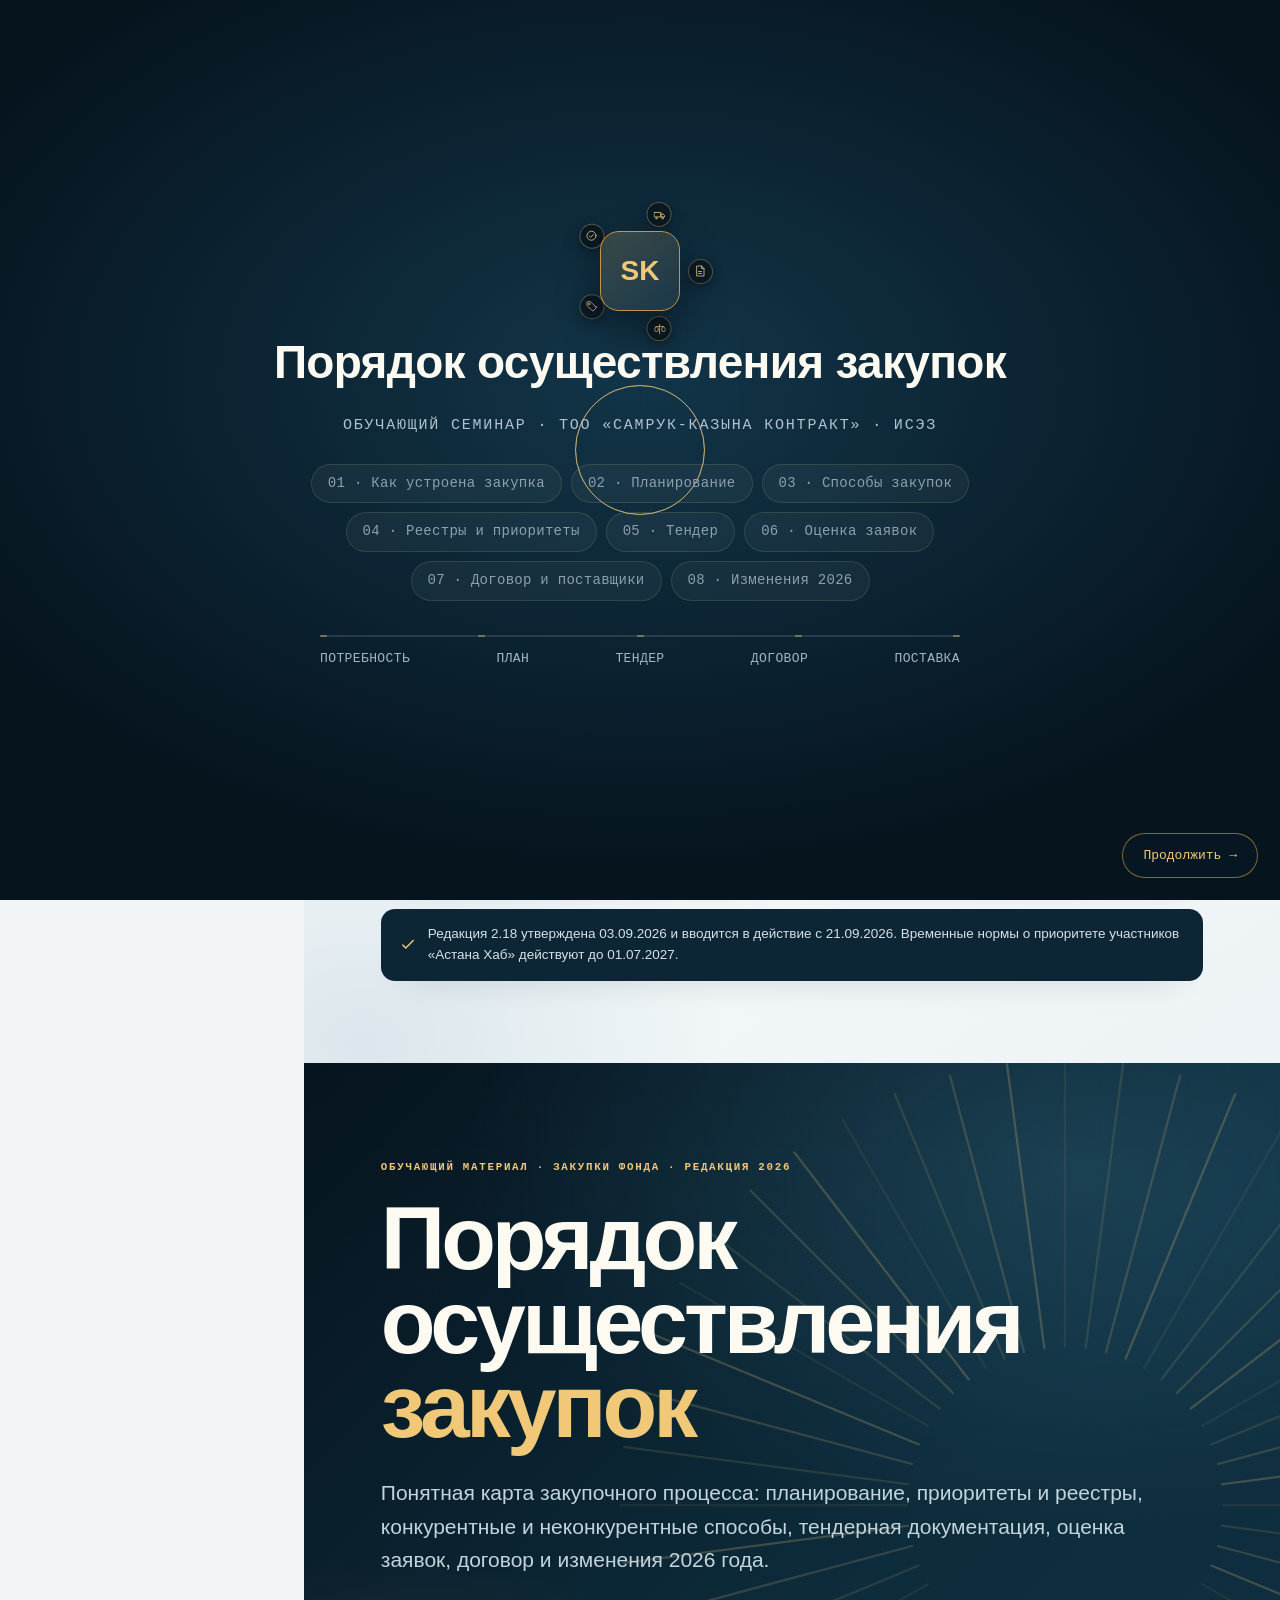
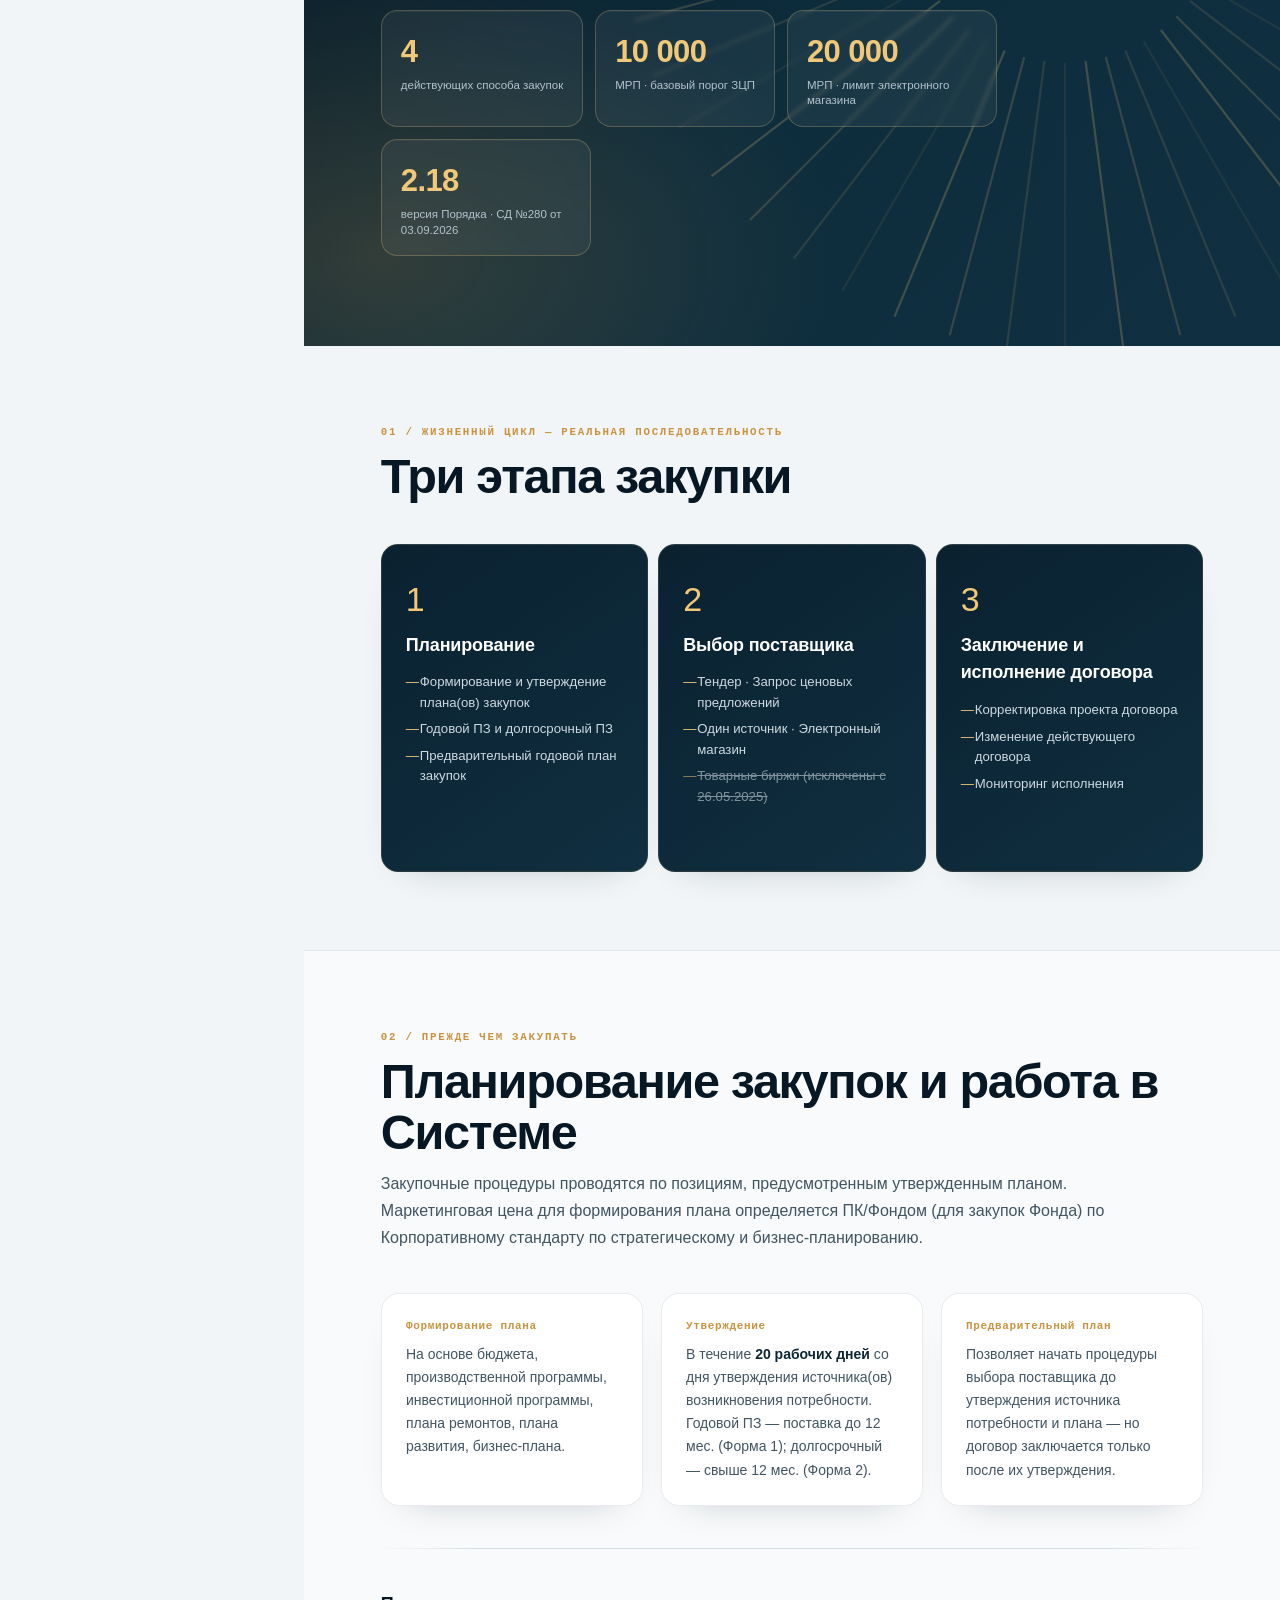
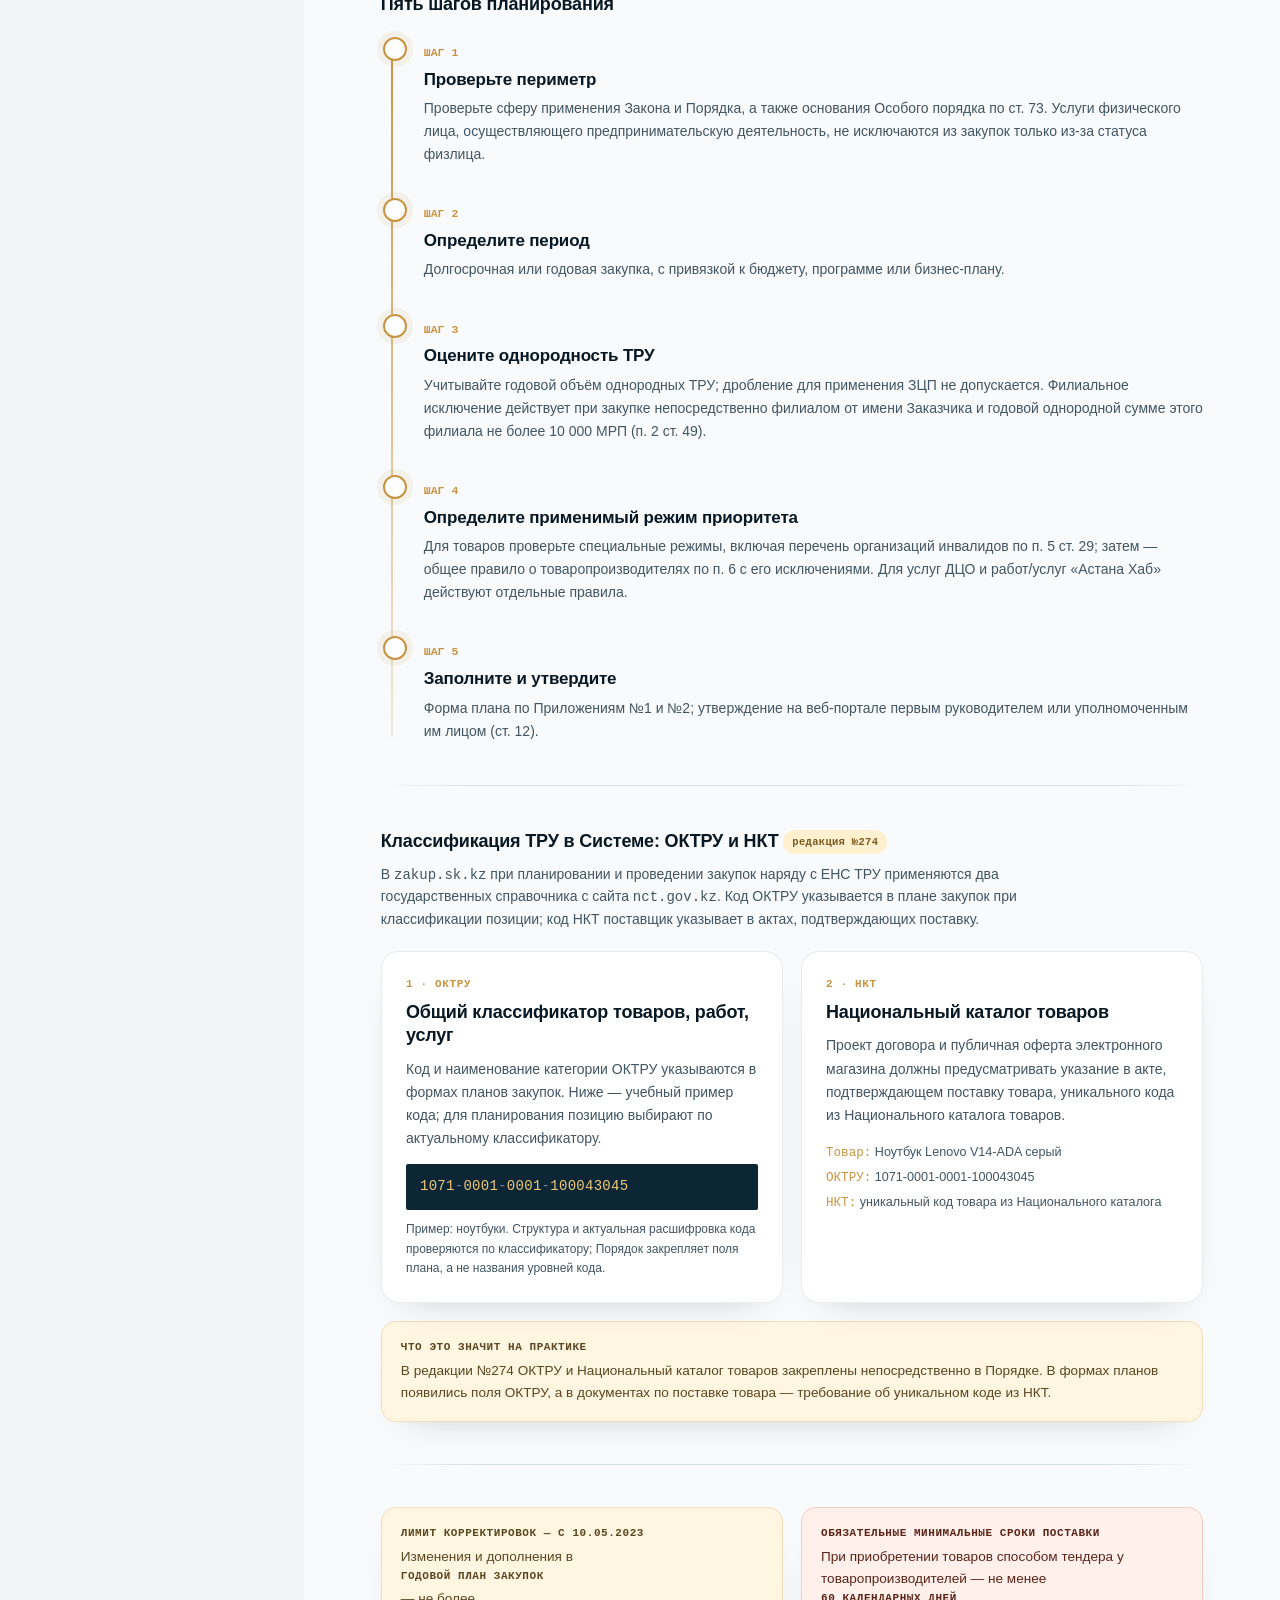
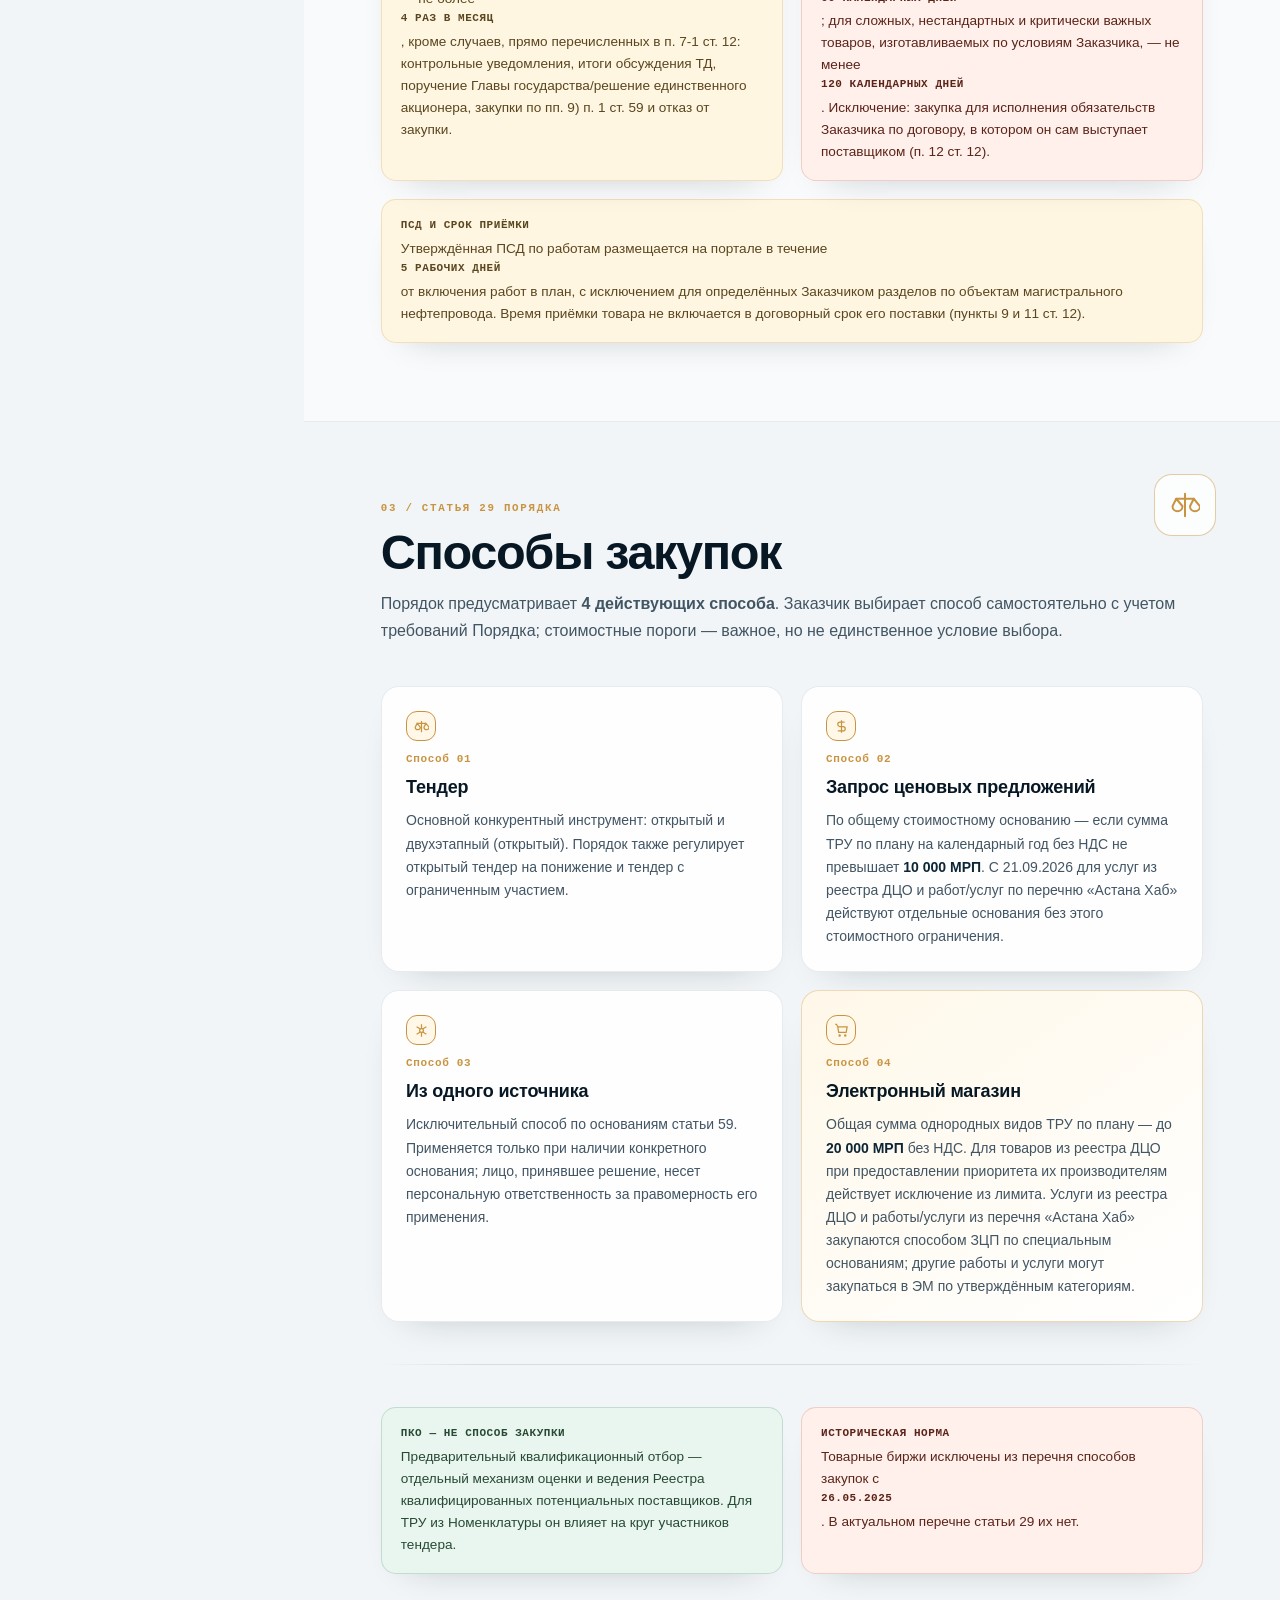
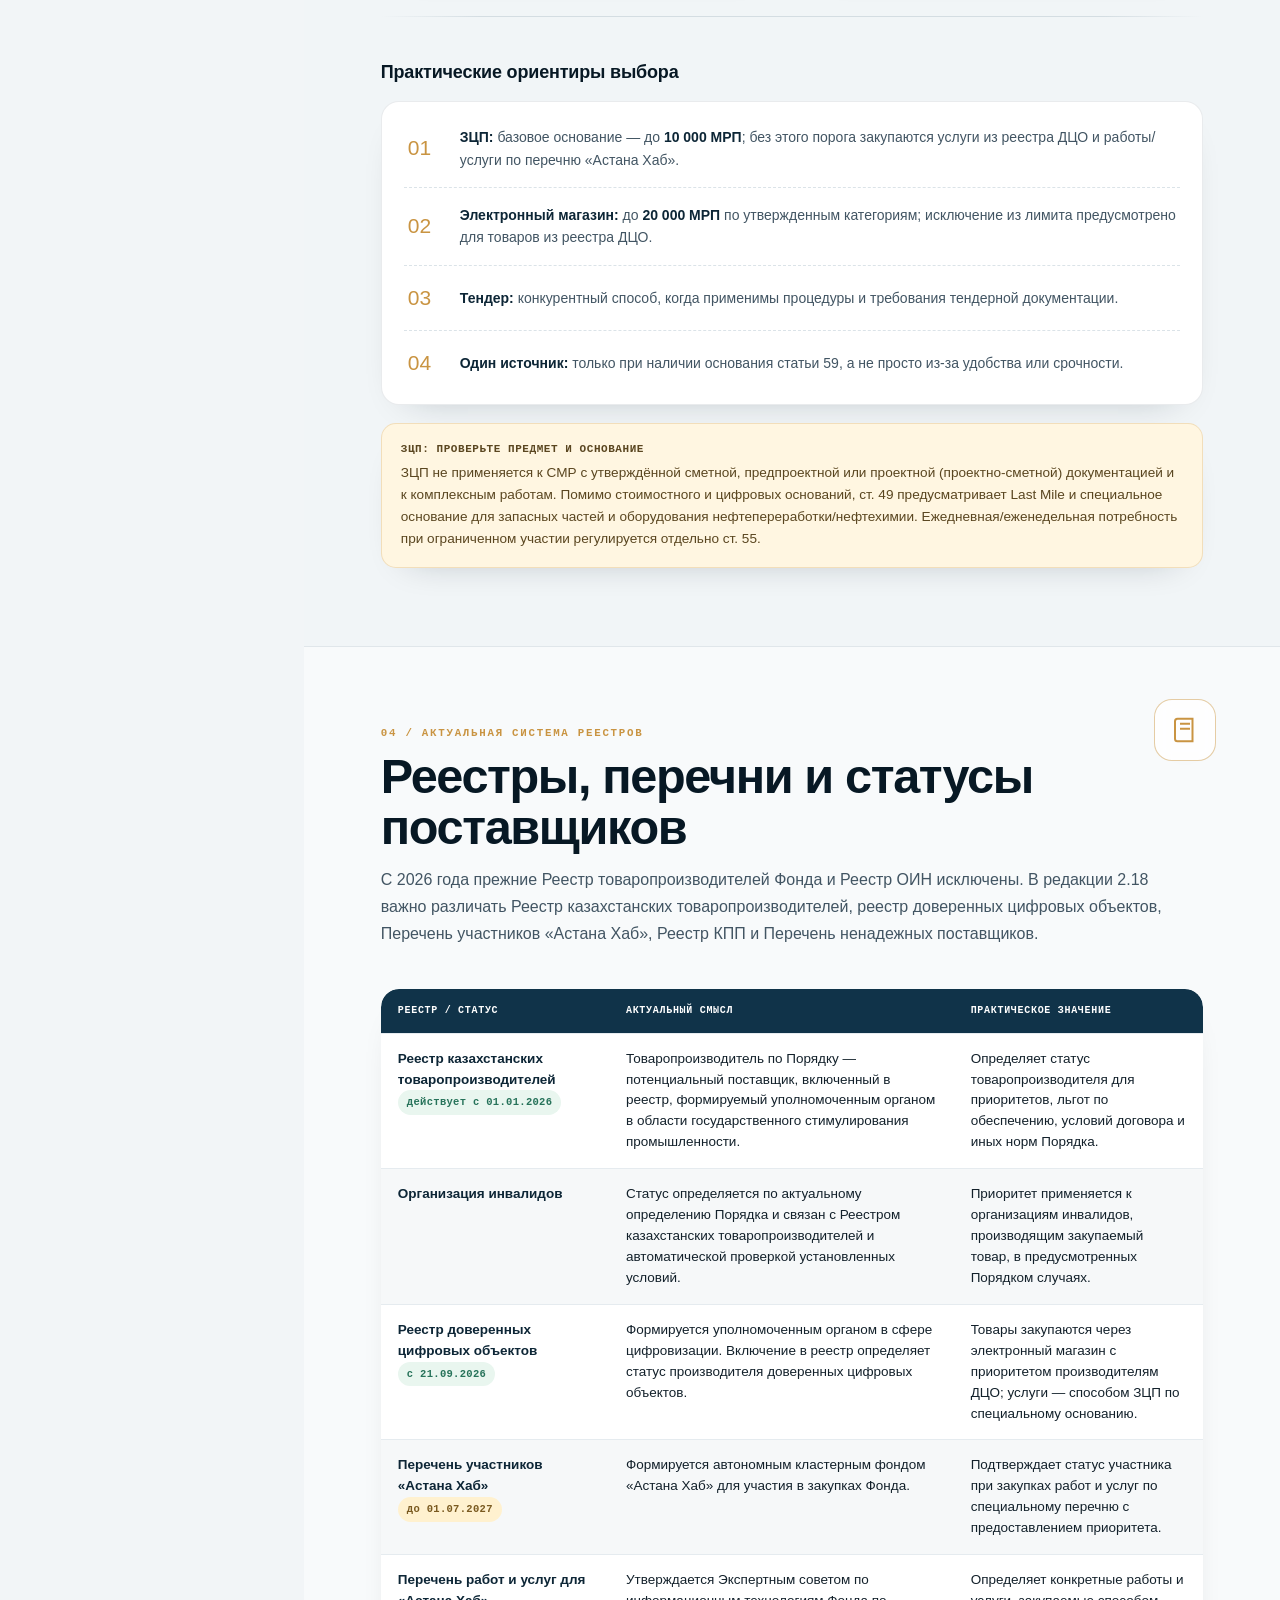
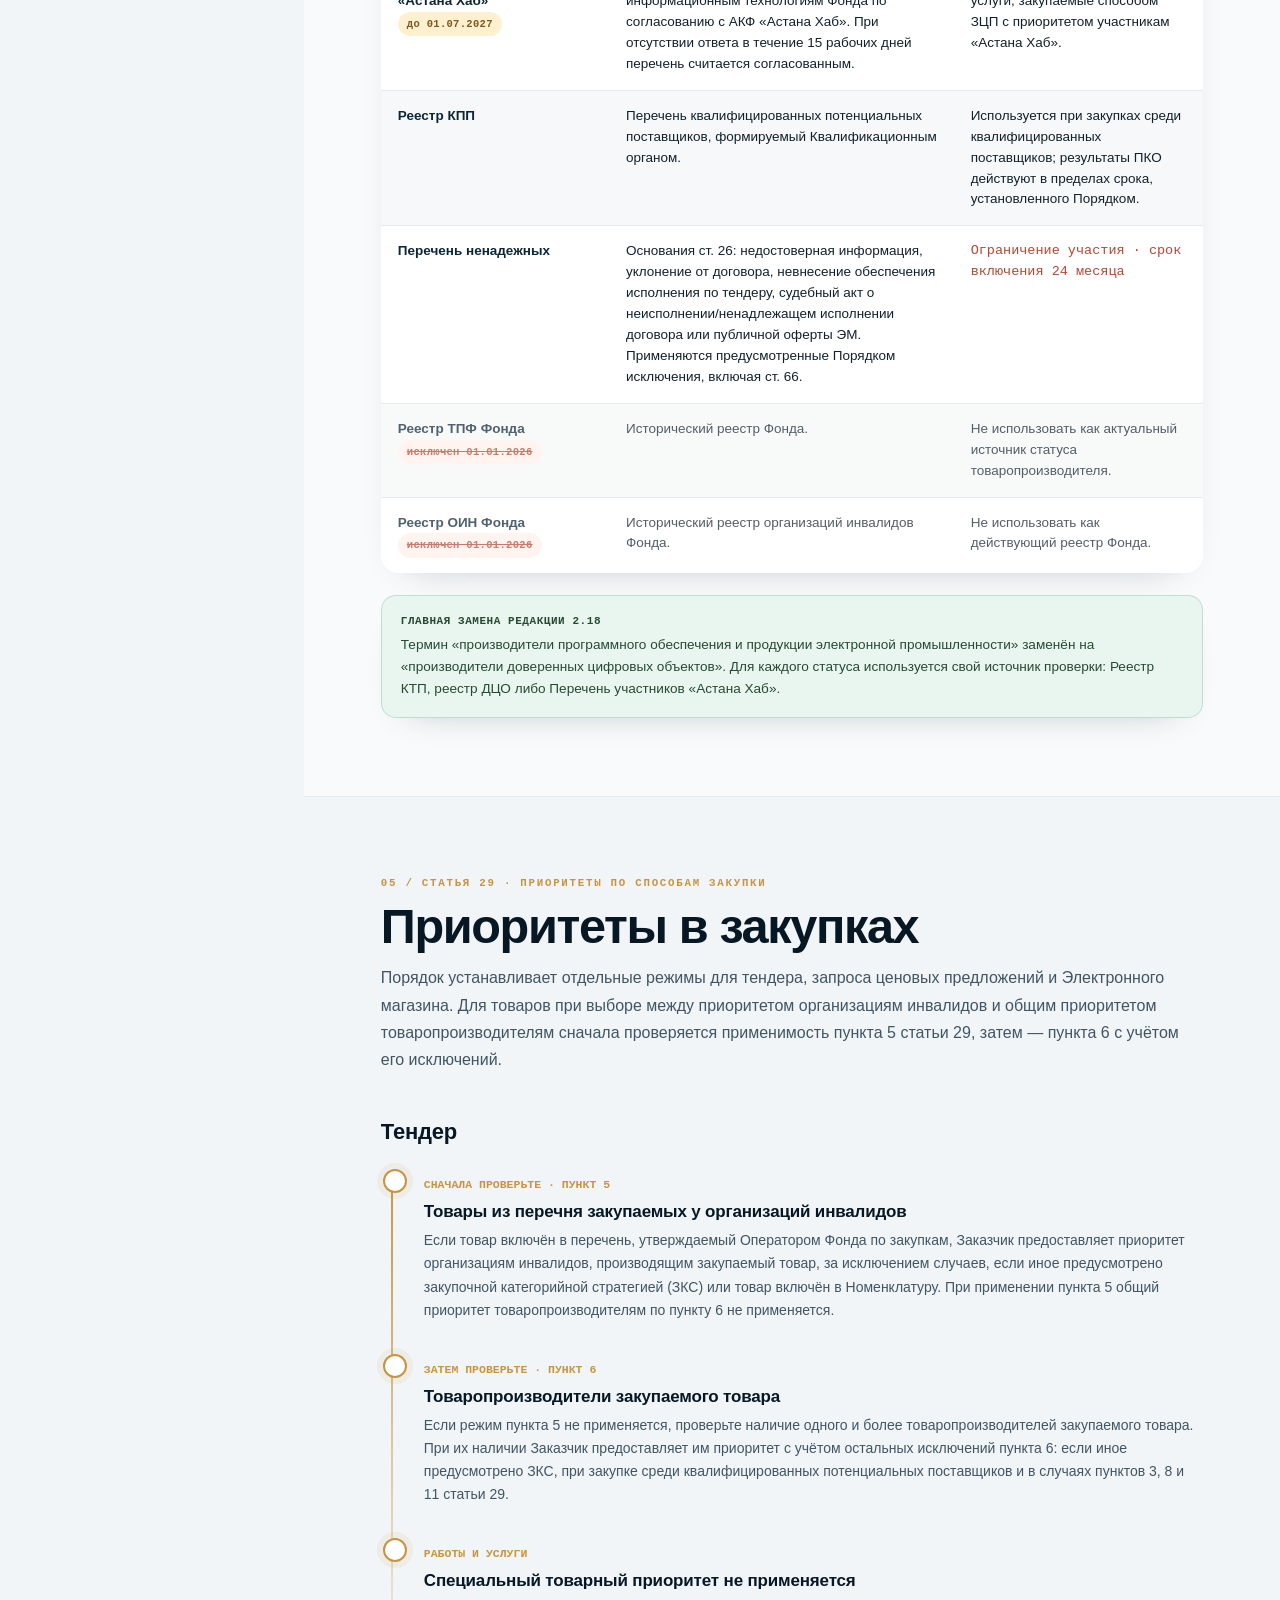
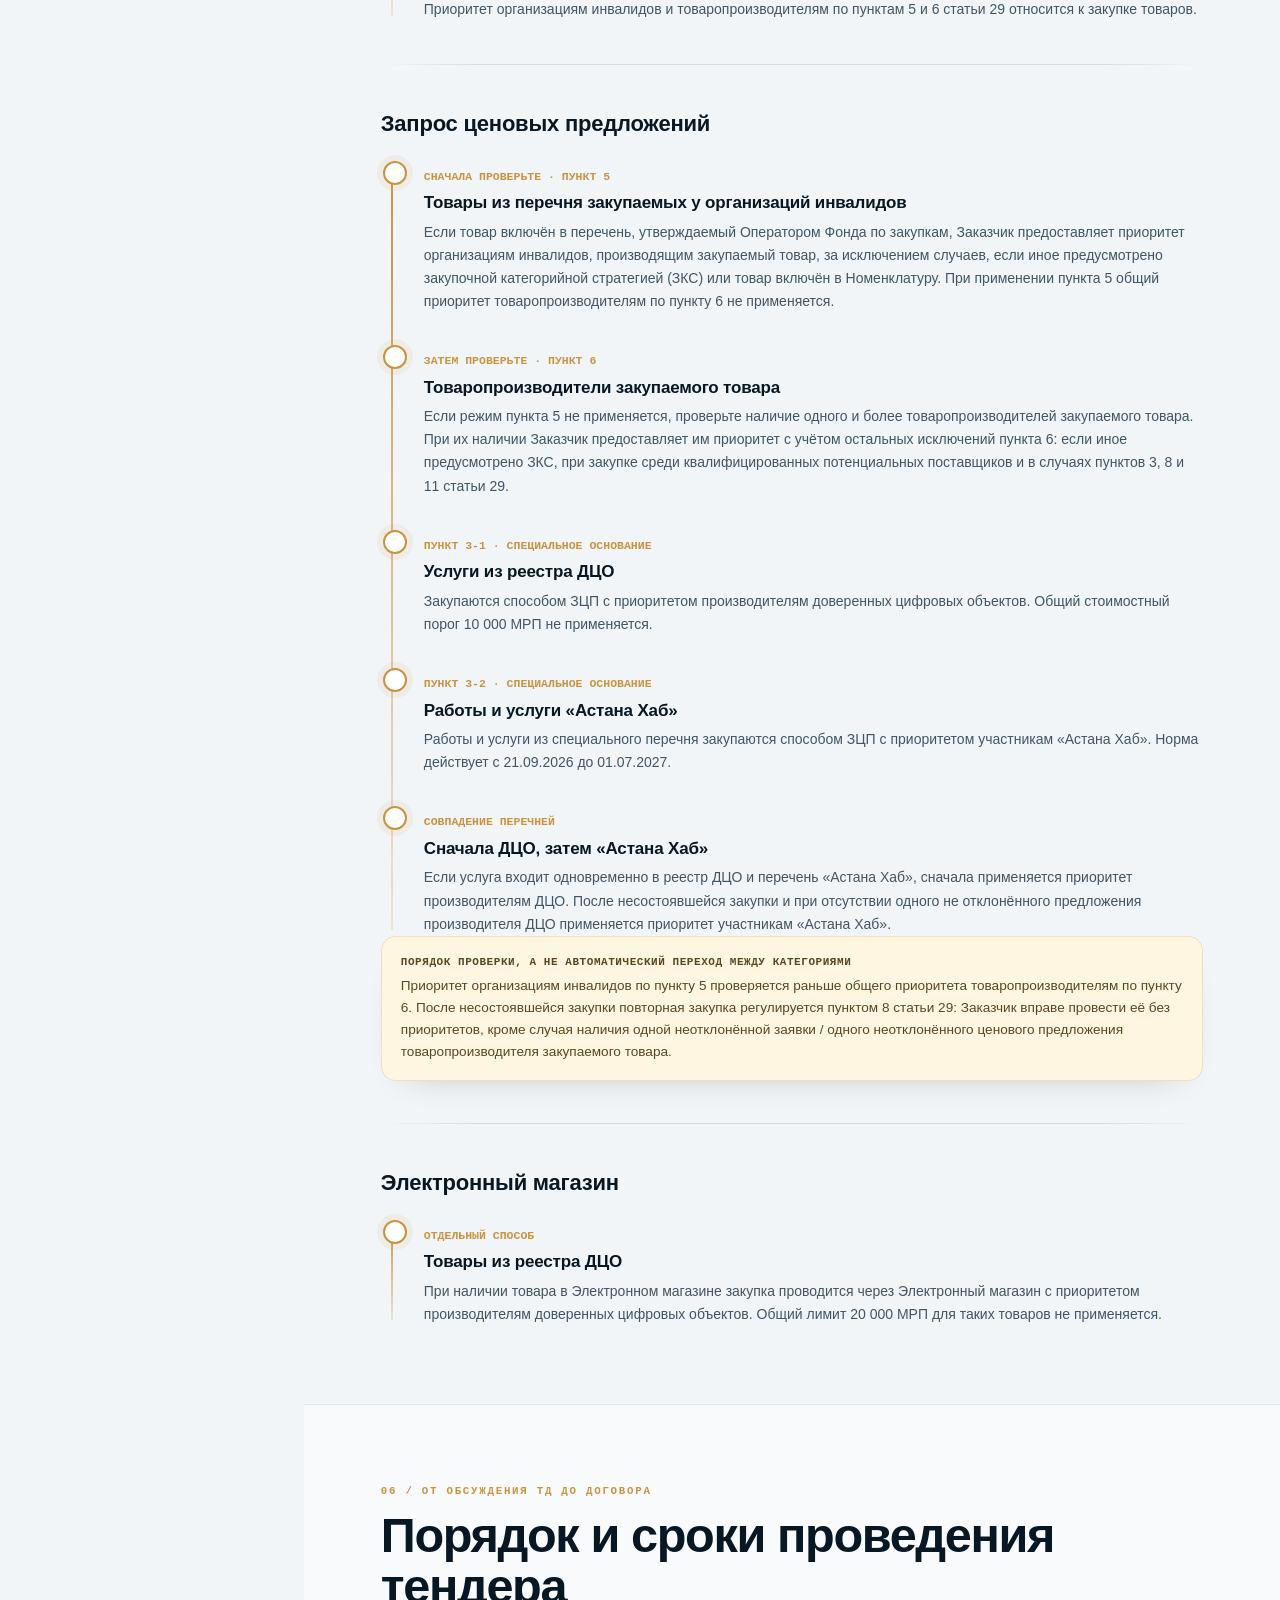
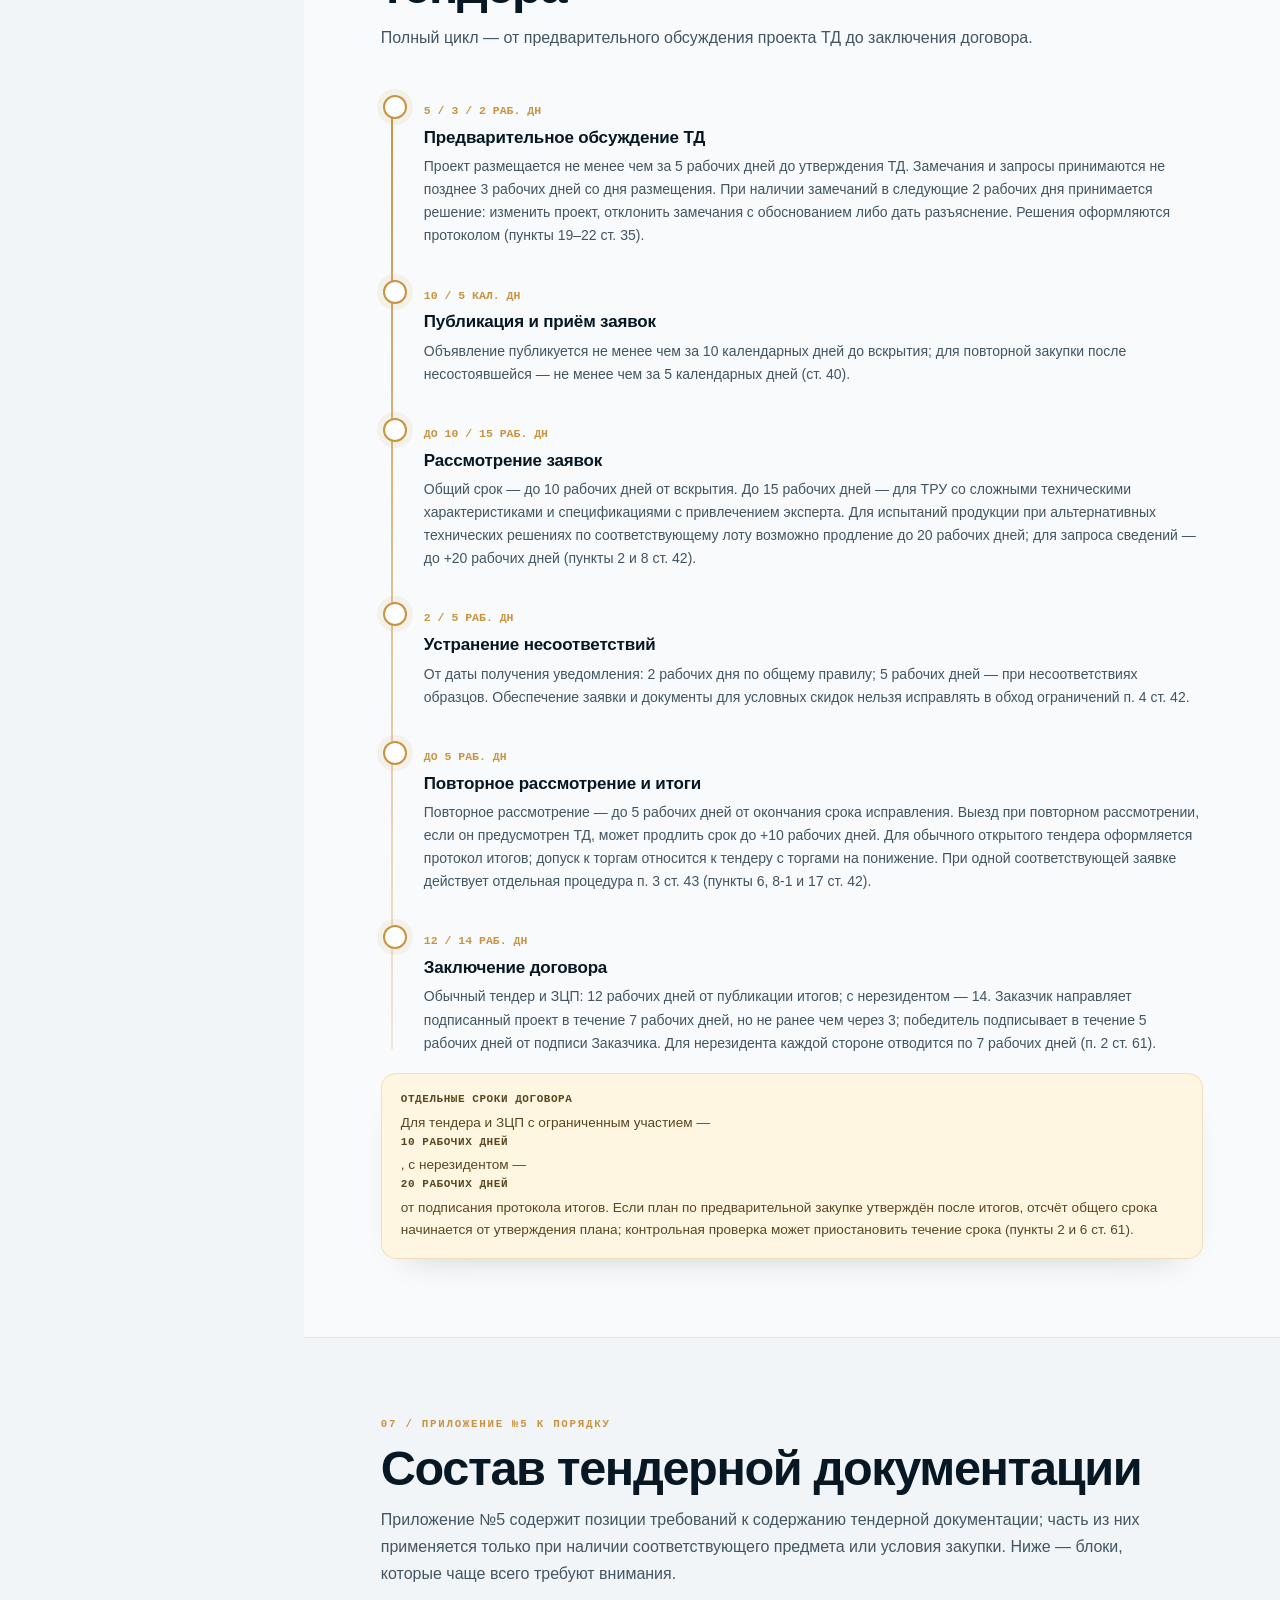
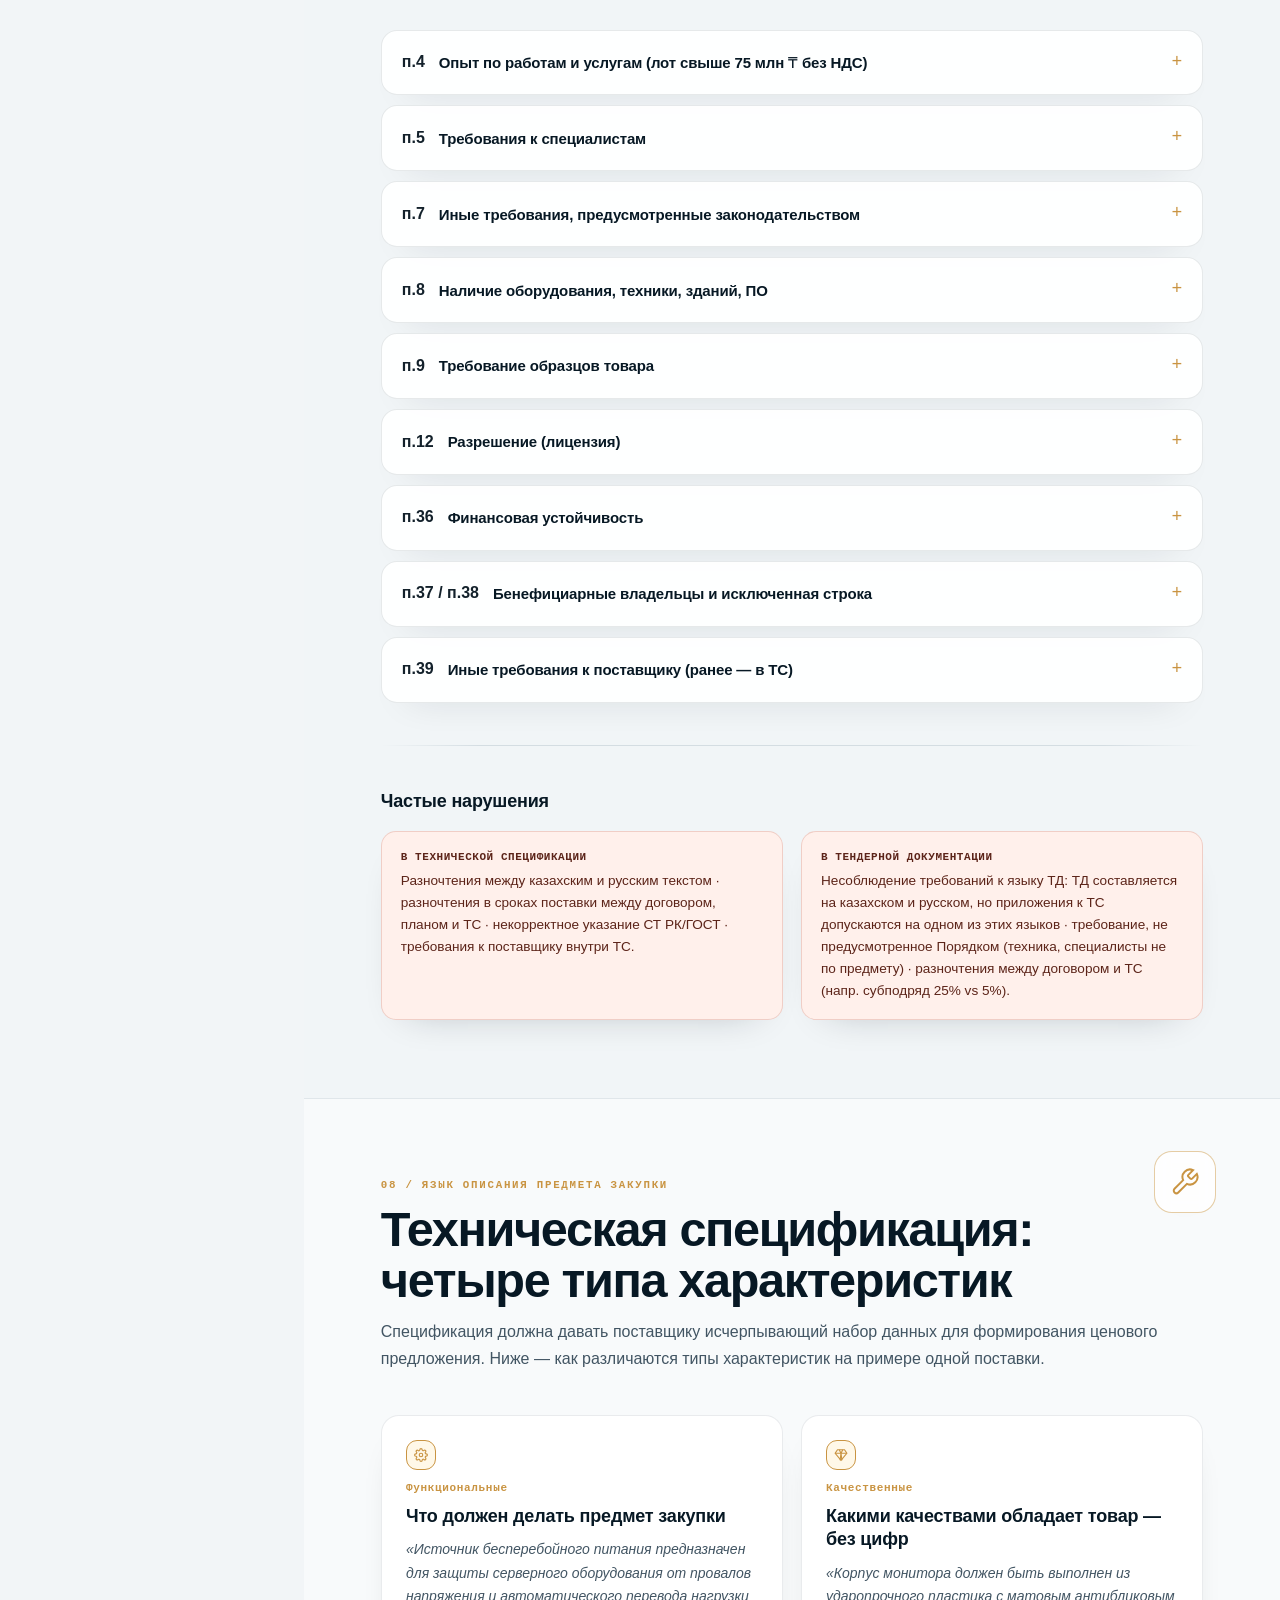
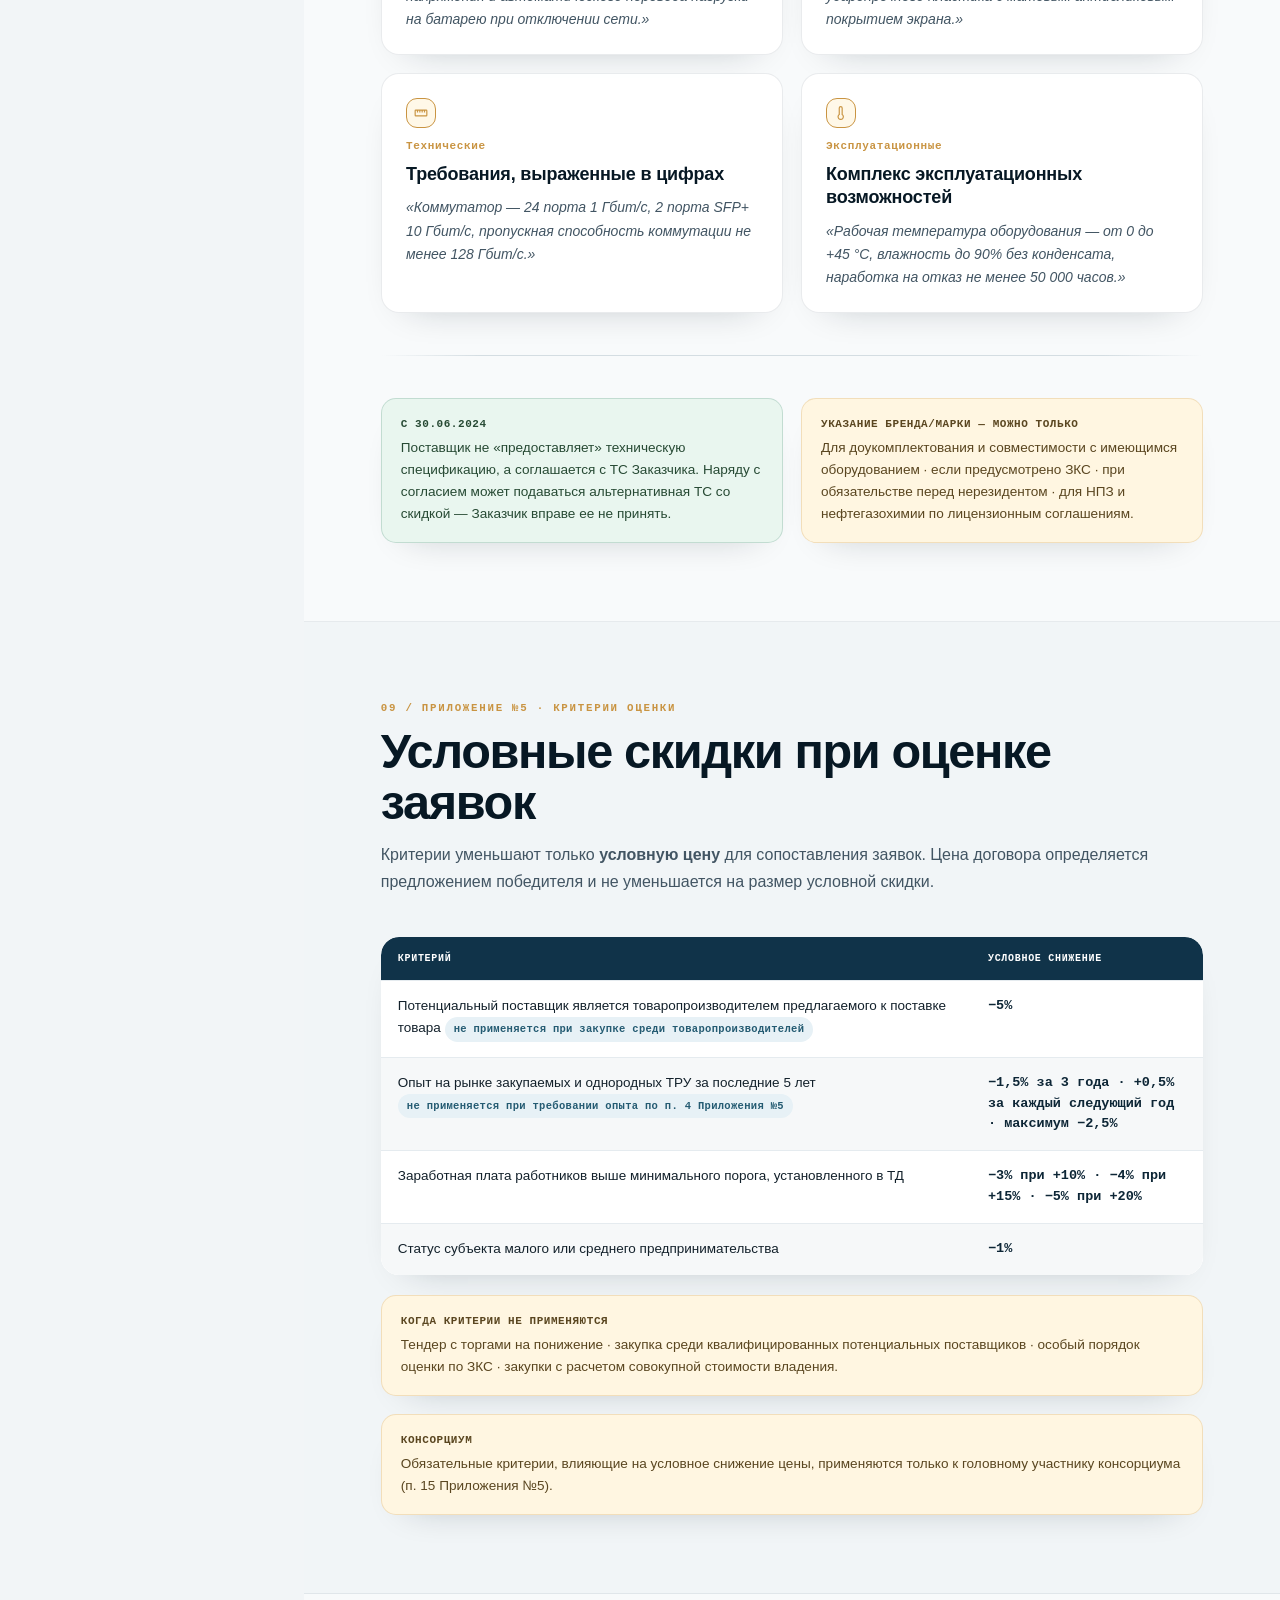
==== commit ee0fd4d3: "Fix seminar cover visibility at mobile widths" ====
--- a/seminar-2026-2-18.html
+++ b/seminar-2026-2-18.html
@@ -1091,7 +1091,7 @@
 
 <style id="intro-navigation-controls">
 /* Fragment navigation is the default control, including when scripts are disabled. */
-#introOverlay{display:flex!important;z-index:10010!important;}
+body > #introOverlay{display:flex!important;z-index:10010!important;}
 #seminarContent:target ~ #introOverlay,
 #introOverlay[hidden]{display:none!important;}
 #seminarContent:has(:target) ~ #introOverlay{display:none!important;}
